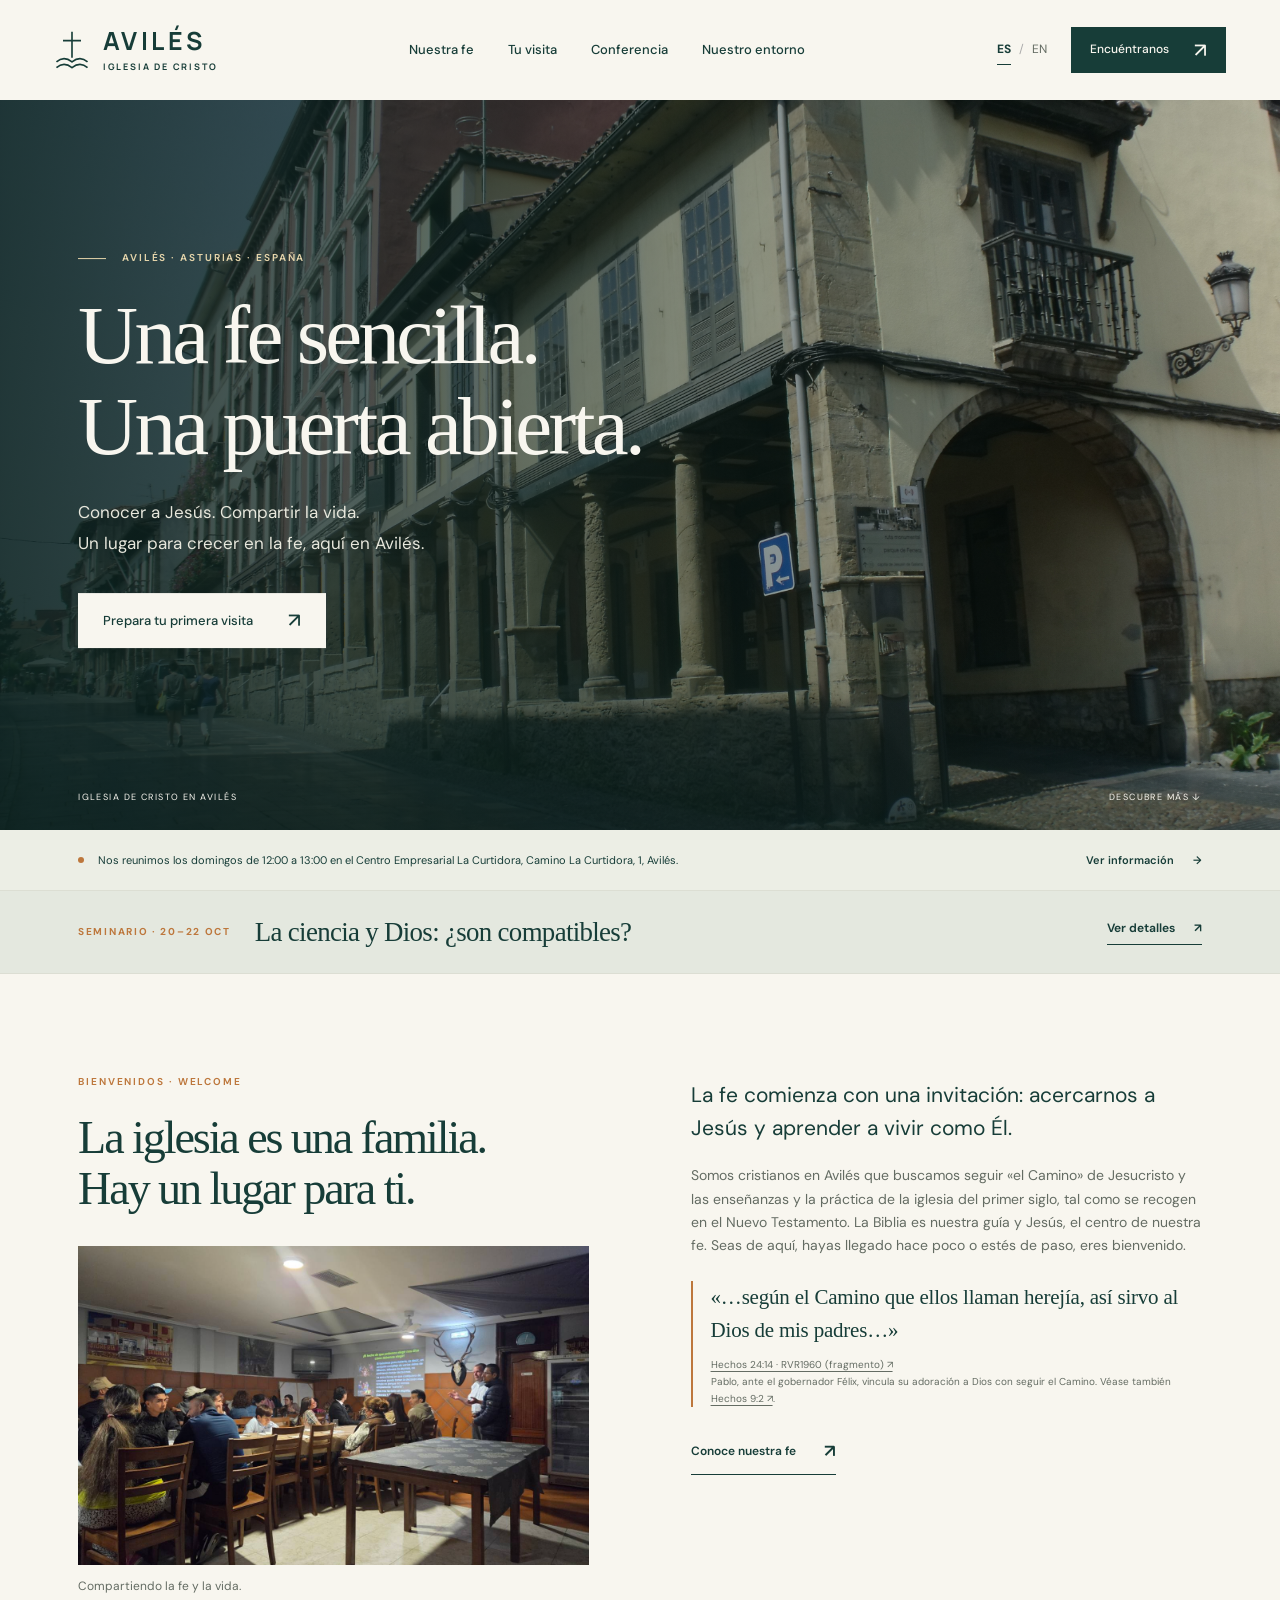
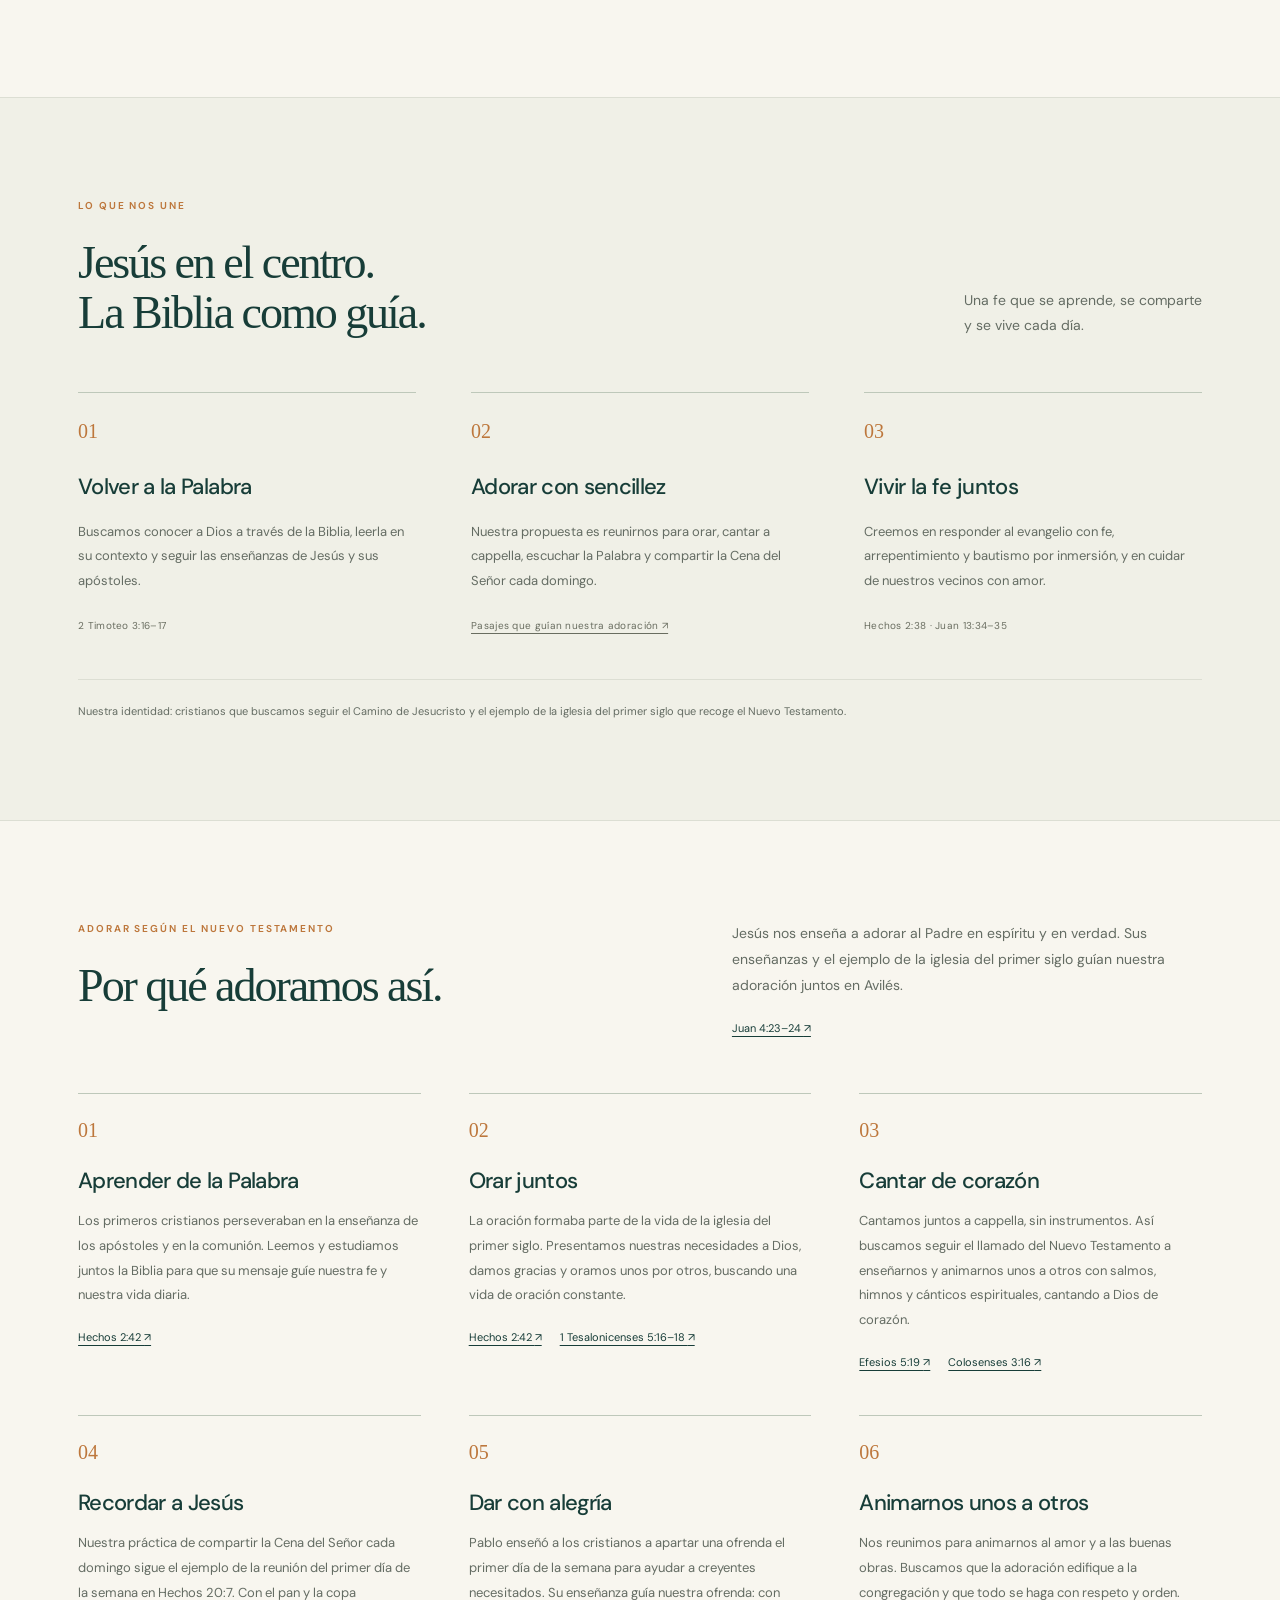
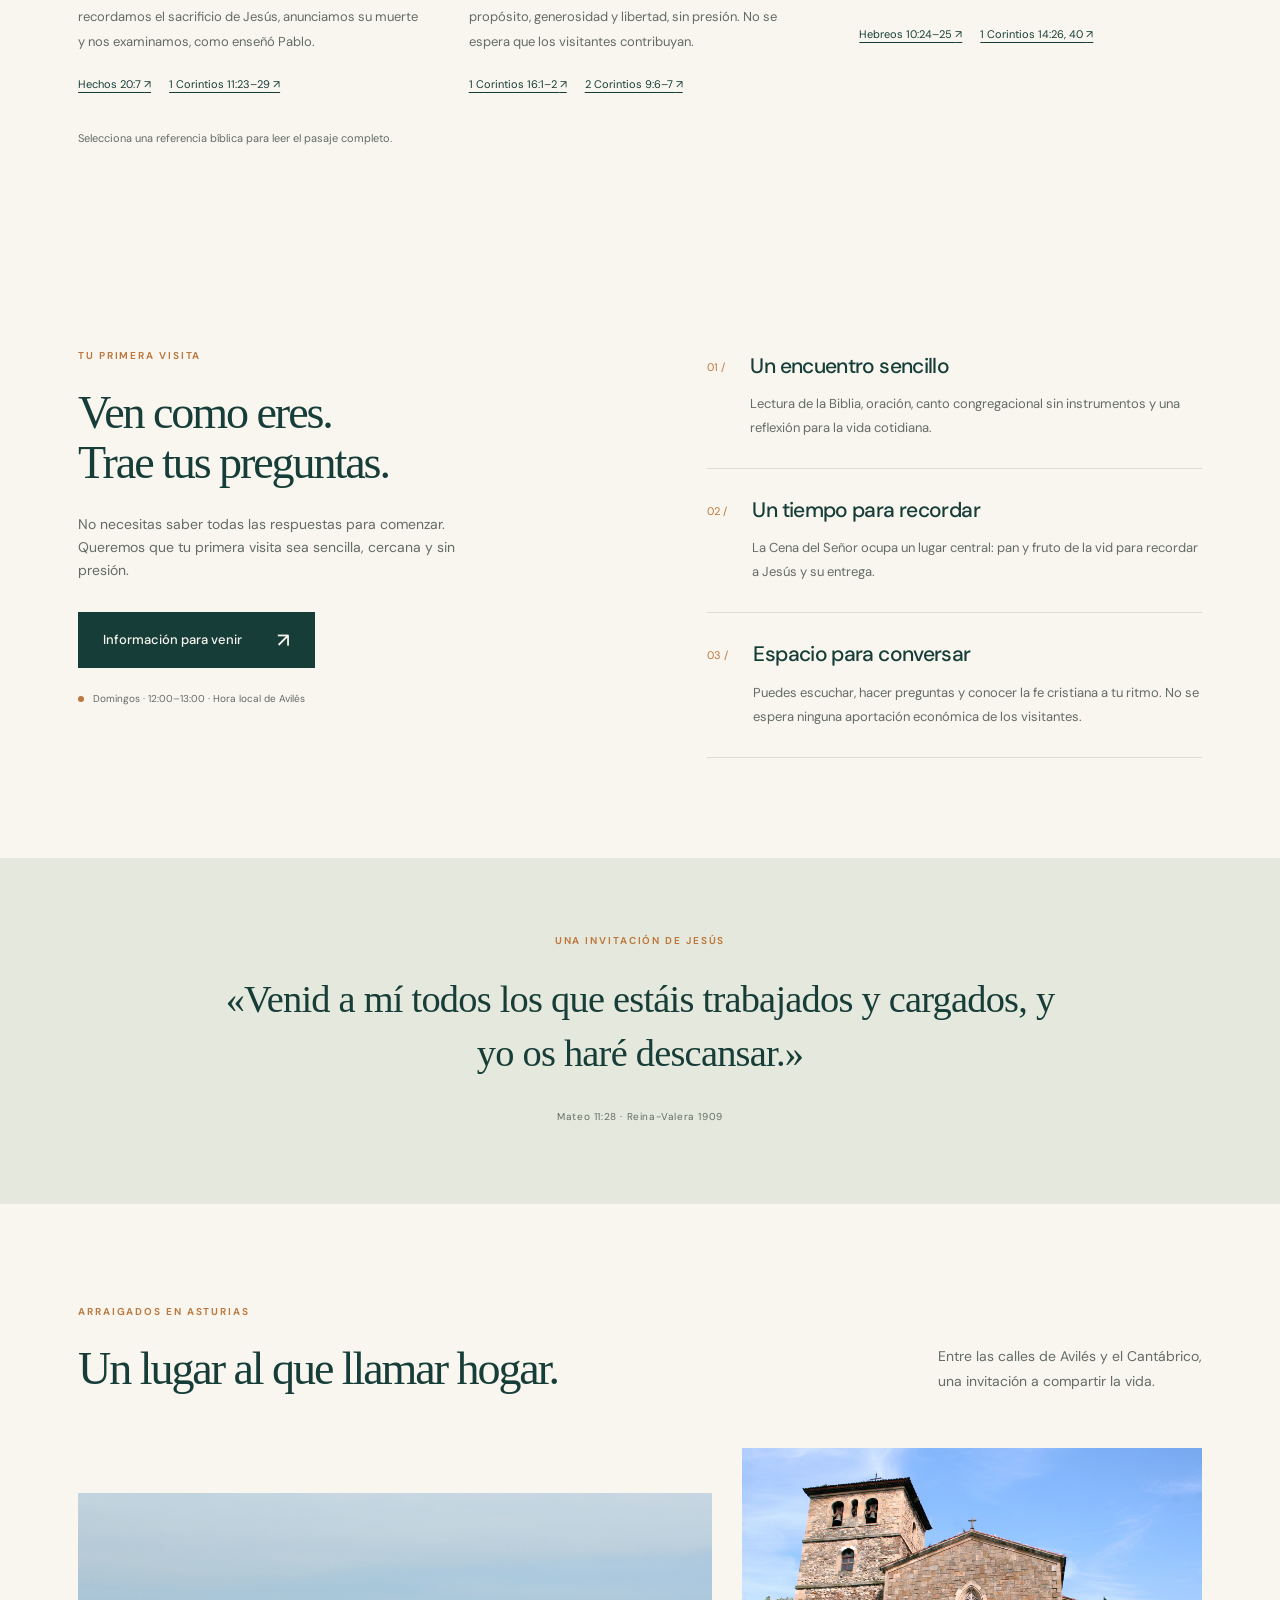
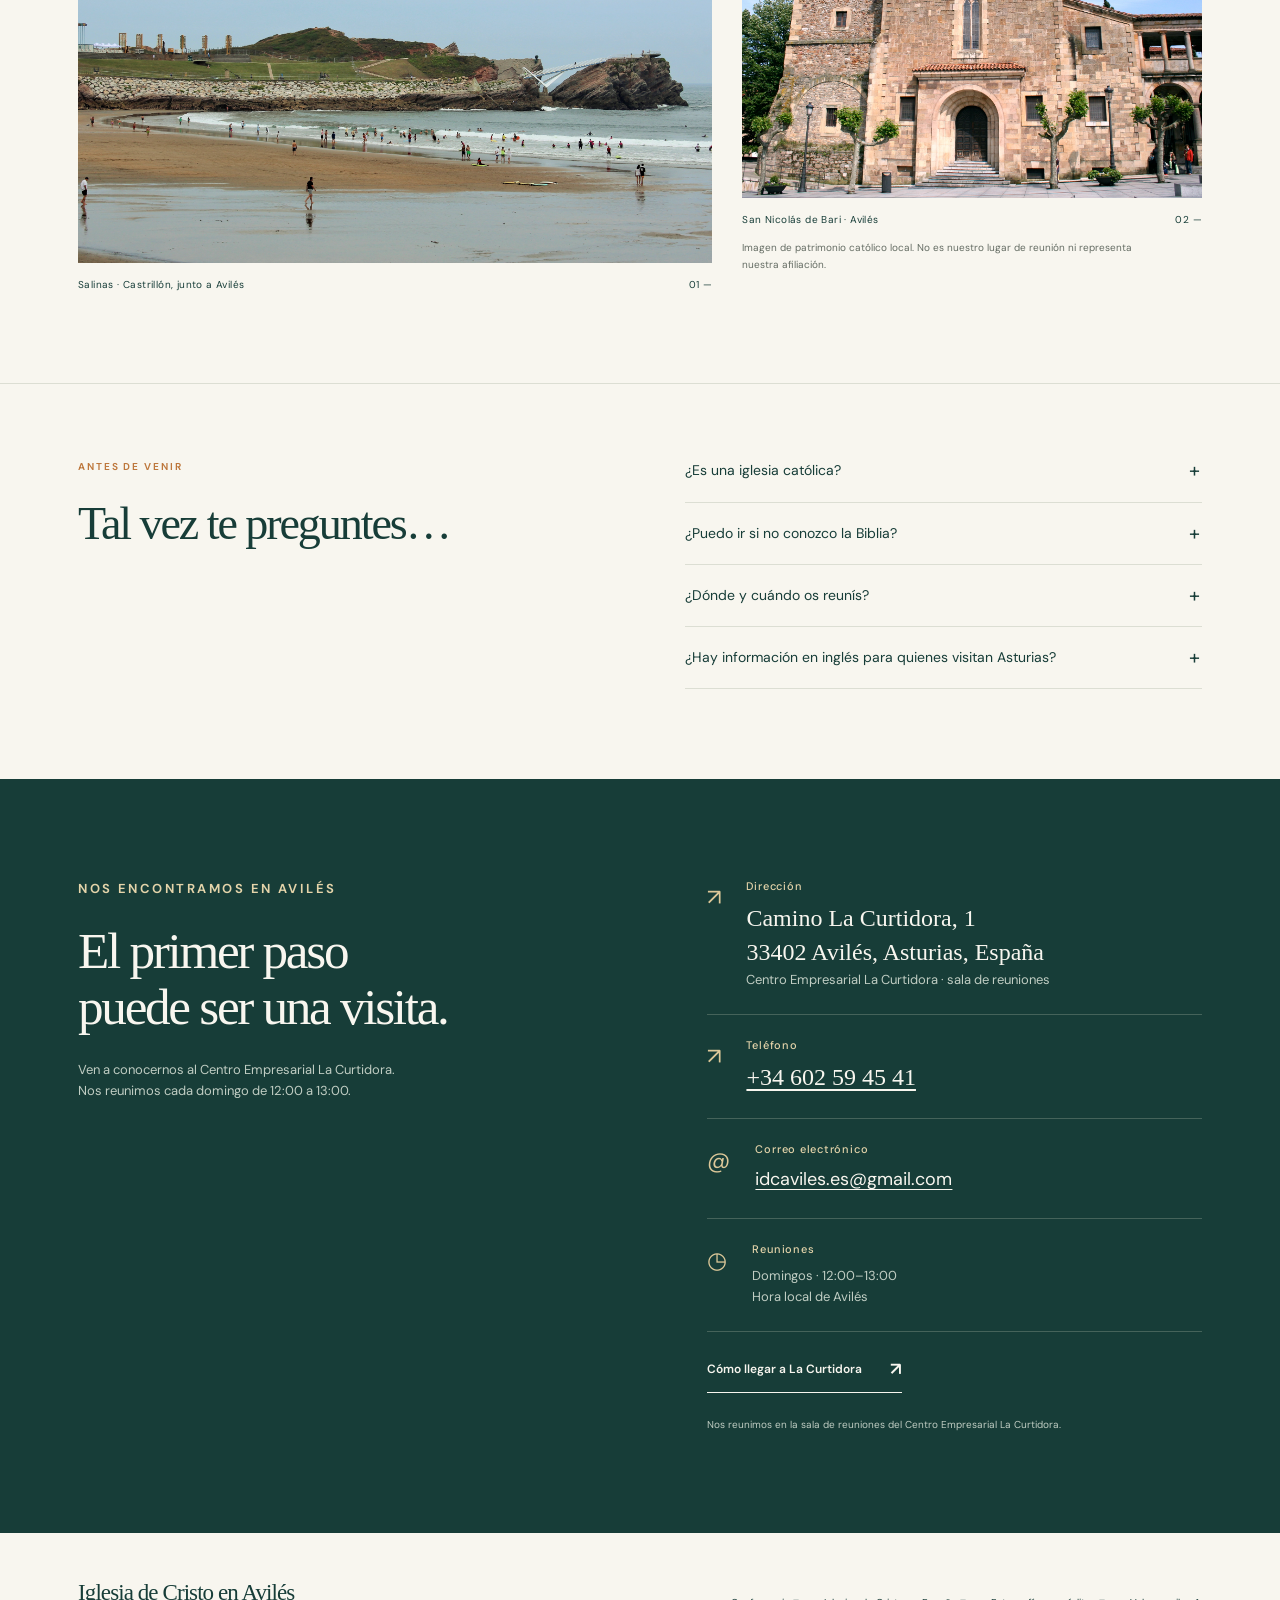
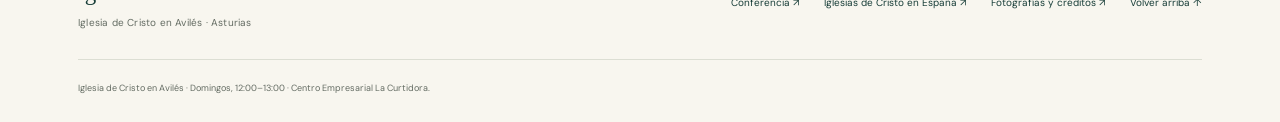
==== index.html @ f3af3f26 "Publish Avilés science and faith seminar page" ====
<!doctype html>
<html lang="es">
<head>
  <meta charset="UTF-8"><meta name="viewport" content="width=device-width,initial-scale=1">
  <title>Iglesia de Cristo en Avilés · Asturias, España</title>
  <meta name="description" content="Iglesia de Cristo en Avilés, Asturias. Domingos de 12:00 a 13:00 en Centro Empresarial La Curtidora, Camino La Curtidora, 1. Contacta con nosotros y ven a conocernos.">
  <meta name="theme-color" content="#173d38">
  <link rel="icon" href="assets/mark.svg" type="image/svg+xml">
  <link rel="stylesheet" href="styles.css?v=conference-3"><script src="app.js?v=conference-3" defer></script>
</head>
<body>
<a class="skip" href="#main" data-i18n="skip">Saltar al contenido</a>
<header>
  <a class="brand" href="#inicio" aria-label="Iglesia de Cristo en Avilés"><svg viewBox="0 0 44 52" aria-hidden="true"><path d="M22 3v32M11 14h22M3 40q9-8 19 0 10-8 19 0M3 47q9-8 19 0 10-8 19 0"/></svg><span>AVILÉS<span class="brand-sub" data-i18n="brandSub">IGLESIA DE CRISTO</span></span></a>
  <nav id="navigation" aria-label="Principal"><a href="#fe" data-i18n="navFaith">Nuestra fe</a><a href="#visita" data-i18n="navVisit">Tu visita</a><a href="conference.html" data-i18n="navConference">Conferencia</a><a href="#asturias" data-i18n="navPlace">Nuestro entorno</a></nav>
  <div class="header-actions"><div class="languages" aria-label="Idioma / Language"><button type="button" data-lang="es" aria-pressed="true">ES</button><span>/</span><button type="button" data-lang="en" aria-pressed="false">EN</button></div><a class="button small" href="#contacto" data-i18n="contact">Encuéntranos <span>↗</span></a><button class="menu" type="button" aria-controls="navigation" aria-expanded="false" aria-label="Abrir menú">☰</button></div>
</header>
<main id="main">
<section class="hero" id="inicio">
  <img class="hero-image" src="assets/aviles-galiana.jpg" alt="Soportales de la calle Galiana en el casco histórico de Avilés" fetchpriority="high" width="3648" height="2736">
  <div class="hero-shade"></div>
  <div class="hero-content"><p class="eyebrow light"><span></span> AVILÉS · ASTURIAS · ESPAÑA</p><h1 data-i18n="heroTitle">Una fe sencilla.<br>Una puerta abierta.</h1><p class="hero-copy" data-i18n="heroCopy">Conocer a Jesús. Compartir la vida.<br>Un lugar para crecer en la fe, aquí en Avilés.</p><a class="button cream" href="#visita" data-i18n="heroCta">Prepara tu primera visita <span>↗</span></a></div>
  <div class="hero-bottom"><span data-i18n="heroIdentity">IGLESIA DE CRISTO EN AVILÉS</span><a href="#bienvenida" data-i18n="discover">DESCUBRE MÁS ↓</a></div>
</section>
<div class="notice"><span class="dot"></span><p data-i18n="notice">Nos reunimos los domingos de 12:00 a 13:00 en el Centro Empresarial La Curtidora, Camino La Curtidora, 1, Avilés.</p><a href="#contacto" data-i18n="noticeLink">Ver información <span>→</span></a></div>
<aside class="conference-banner" aria-label="Seminario"><span class="conference-banner-label" data-i18n="conferenceBannerLabel">SEMINARIO · 20–22 OCT</span><strong data-i18n="conferenceBannerTitle">La ciencia y Dios: ¿son compatibles?</strong><a href="conference.html" data-i18n="conferenceBannerLink">Ver detalles <span aria-hidden="true">↗</span></a></aside>
<section class="welcome section" id="bienvenida"><div><p class="eyebrow" data-i18n="welcomeLabel">BIENVENIDOS · WELCOME</p><h2 data-i18n="welcomeTitle">La iglesia es una familia.<br>Hay un lugar para ti.</h2><figure class="welcome-photo"><img src="assets/community-gathering.jpg" alt="Personas reunidas alrededor de mesas durante una charla" width="1280" height="960" loading="lazy"><figcaption data-i18n="communityCaption">Compartiendo la fe y la vida.</figcaption></figure></div><div class="welcome-copy"><p class="lead" data-i18n="welcomeCopy">La fe comienza con una invitación: acercarnos a Jesús y aprender a vivir como Él.</p><p data-i18n="welcomeMore">Somos cristianos en Avilés que buscamos seguir «el Camino» de Jesucristo y las enseñanzas y la práctica de la iglesia del primer siglo, tal como se recogen en el Nuevo Testamento. La Biblia es nuestra guía y Jesús, el centro de nuestra fe. Seas de aquí, hayas llegado hace poco o estés de paso, eres bienvenido.</p><div class="way-scripture" data-i18n="wayScripture"><blockquote>«…según el Camino que ellos llaman herejía, así sirvo al Dios de mis padres…»</blockquote><p><a href="https://www.biblegateway.com/passage/?search=Hechos+24%3A14&amp;version=RVR1960" target="_blank" rel="noopener noreferrer">Hechos 24:14 · RVR1960 (fragmento) ↗</a></p><p>Pablo, ante el gobernador Félix, vincula su adoración a Dios con seguir el Camino. Véase también <a href="https://www.biblegateway.com/passage/?search=Hechos+9%3A2&amp;version=RVR1960" target="_blank" rel="noopener noreferrer">Hechos 9:2 ↗</a>.</p></div><a class="text-link" href="#fe" data-i18n="welcomeLink">Conoce nuestra fe <span>↗</span></a></div></section>
<section class="faith section" id="fe"><div class="section-heading"><div><p class="eyebrow" data-i18n="faithLabel">LO QUE NOS UNE</p><h2 data-i18n="faithTitle">Jesús en el centro.<br>La Biblia como guía.</h2></div><p data-i18n="faithIntro">Una fe que se aprende, se comparte<br>y se vive cada día.</p></div><div class="beliefs"><article><span class="number">01</span><h3 data-i18n="belief1Title">Volver a la Palabra</h3><p data-i18n="belief1">Buscamos conocer a Dios a través de la Biblia, leerla en su contexto y seguir las enseñanzas de Jesús y sus apóstoles.</p><span class="reference">2 Timoteo 3:16–17</span></article><article><span class="number">02</span><h3 data-i18n="belief2Title">Adorar con sencillez</h3><p data-i18n="belief2">Nuestra propuesta es reunirnos para orar, cantar a cappella, escuchar la Palabra y compartir la Cena del Señor cada domingo.</p><a class="reference worship-jump" href="#adoracion" data-i18n="worshipJump">Pasajes que guían nuestra adoración ↗</a></article><article><span class="number">03</span><h3 data-i18n="belief3Title">Vivir la fe juntos</h3><p data-i18n="belief3">Creemos en responder al evangelio con fe, arrepentimiento y bautismo por inmersión, y en cuidar de nuestros vecinos con amor.</p><span class="reference">Hechos 2:38 · Juan 13:34–35</span></article></div><p class="identity-note" data-i18n="identityNote">Nuestra identidad: cristianos que buscamos seguir el Camino de Jesucristo y el ejemplo de la iglesia del primer siglo que recoge el Nuevo Testamento.</p></section>
<section class="worship section" id="adoracion" aria-labelledby="worship-title">
<div class="section-heading"><div><p class="eyebrow" data-i18n="worshipLabel">ADORAR SEGÚN EL NUEVO TESTAMENTO</p><h2 id="worship-title" data-i18n="worshipTitle">Por qué adoramos así.</h2></div><div class="worship-intro"><p data-i18n="worshipIntro">Jesús nos enseña a adorar al Padre en espíritu y en verdad. Sus enseñanzas y el ejemplo de la iglesia del primer siglo guían nuestra adoración juntos en Avilés.</p><p class="worship-references" data-i18n="worshipIntroRef"><a href="https://www.biblegateway.com/passage/?search=Juan+4%3A23-24&amp;version=RVR1960" target="_blank" rel="noopener noreferrer">Juan 4:23–24 <span aria-hidden="true">↗</span></a></p></div></div>
<div class="worship-grid">
<article><span class="number" aria-hidden="true">01</span><h3 data-i18n="worship1Title">Aprender de la Palabra</h3><p data-i18n="worship1Body">Los primeros cristianos perseveraban en la enseñanza de los apóstoles y en la comunión. Leemos y estudiamos juntos la Biblia para que su mensaje guíe nuestra fe y nuestra vida diaria.</p><p class="worship-references" data-i18n="worship1Refs"><a href="https://www.biblegateway.com/passage/?search=Hechos+2%3A42&amp;version=RVR1960" target="_blank" rel="noopener noreferrer">Hechos 2:42 <span aria-hidden="true">↗</span></a></p></article>
<article><span class="number" aria-hidden="true">02</span><h3 data-i18n="worship2Title">Orar juntos</h3><p data-i18n="worship2Body">La oración formaba parte de la vida de la iglesia del primer siglo. Presentamos nuestras necesidades a Dios, damos gracias y oramos unos por otros, buscando una vida de oración constante.</p><p class="worship-references" data-i18n="worship2Refs"><a href="https://www.biblegateway.com/passage/?search=Hechos+2%3A42&amp;version=RVR1960" target="_blank" rel="noopener noreferrer">Hechos 2:42 <span aria-hidden="true">↗</span></a> <a href="https://www.biblegateway.com/passage/?search=1+Tesalonicenses+5%3A16-18&amp;version=RVR1960" target="_blank" rel="noopener noreferrer">1 Tesalonicenses 5:16–18 <span aria-hidden="true">↗</span></a></p></article>
<article><span class="number" aria-hidden="true">03</span><h3 data-i18n="worship3Title">Cantar de corazón</h3><p data-i18n="worship3Body">Cantamos juntos a cappella, sin instrumentos. Así buscamos seguir el llamado del Nuevo Testamento a enseñarnos y animarnos unos a otros con salmos, himnos y cánticos espirituales, cantando a Dios de corazón.</p><p class="worship-references" data-i18n="worship3Refs"><a href="https://www.biblegateway.com/passage/?search=Efesios+5%3A19&amp;version=RVR1960" target="_blank" rel="noopener noreferrer">Efesios 5:19 <span aria-hidden="true">↗</span></a> <a href="https://www.biblegateway.com/passage/?search=Colosenses+3%3A16&amp;version=RVR1960" target="_blank" rel="noopener noreferrer">Colosenses 3:16 <span aria-hidden="true">↗</span></a></p></article>
<article><span class="number" aria-hidden="true">04</span><h3 data-i18n="worship4Title">Recordar a Jesús</h3><p data-i18n="worship4Body">Nuestra práctica de compartir la Cena del Señor cada domingo sigue el ejemplo de la reunión del primer día de la semana en Hechos 20:7. Con el pan y la copa recordamos el sacrificio de Jesús, anunciamos su muerte y nos examinamos, como enseñó Pablo.</p><p class="worship-references" data-i18n="worship4Refs"><a href="https://www.biblegateway.com/passage/?search=Hechos+20%3A7&amp;version=RVR1960" target="_blank" rel="noopener noreferrer">Hechos 20:7 <span aria-hidden="true">↗</span></a> <a href="https://www.biblegateway.com/passage/?search=1+Corintios+11%3A23-29&amp;version=RVR1960" target="_blank" rel="noopener noreferrer">1 Corintios 11:23–29 <span aria-hidden="true">↗</span></a></p></article>
<article><span class="number" aria-hidden="true">05</span><h3 data-i18n="worship5Title">Dar con alegría</h3><p data-i18n="worship5Body">Pablo enseñó a los cristianos a apartar una ofrenda el primer día de la semana para ayudar a creyentes necesitados. Su enseñanza guía nuestra ofrenda: con propósito, generosidad y libertad, sin presión. No se espera que los visitantes contribuyan.</p><p class="worship-references" data-i18n="worship5Refs"><a href="https://www.biblegateway.com/passage/?search=1+Corintios+16%3A1-2&amp;version=RVR1960" target="_blank" rel="noopener noreferrer">1 Corintios 16:1–2 <span aria-hidden="true">↗</span></a> <a href="https://www.biblegateway.com/passage/?search=2+Corintios+9%3A6-7&amp;version=RVR1960" target="_blank" rel="noopener noreferrer">2 Corintios 9:6–7 <span aria-hidden="true">↗</span></a></p></article>
<article><span class="number" aria-hidden="true">06</span><h3 data-i18n="worship6Title">Animarnos unos a otros</h3><p data-i18n="worship6Body">Nos reunimos para animarnos al amor y a las buenas obras. Buscamos que la adoración edifique a la congregación y que todo se haga con respeto y orden.</p><p class="worship-references" data-i18n="worship6Refs"><a href="https://www.biblegateway.com/passage/?search=Hebreos+10%3A24-25&amp;version=RVR1960" target="_blank" rel="noopener noreferrer">Hebreos 10:24–25 <span aria-hidden="true">↗</span></a> <a href="https://www.biblegateway.com/passage/?search=1+Corintios+14%3A26%2C+40&amp;version=RVR1960" target="_blank" rel="noopener noreferrer">1 Corintios 14:26, 40 <span aria-hidden="true">↗</span></a></p></article>
</div><p class="worship-read" data-i18n="worshipRead">Selecciona una referencia bíblica para leer el pasaje completo.</p></section>
<section class="visit section" id="visita"><div class="visit-intro"><p class="eyebrow" data-i18n="visitLabel">TU PRIMERA VISITA</p><h2 data-i18n="visitTitle">Ven como eres.<br>Trae tus preguntas.</h2><p data-i18n="visitCopy">No necesitas saber todas las respuestas para comenzar. Queremos que tu primera visita sea sencilla, cercana y sin presión.</p><a class="button" href="#contacto" data-i18n="visitCta">Información para venir <span>↗</span></a><div class="pending"><span class="dot"></span><span data-i18n="visitPending">Domingos · 12:00–13:00 · Hora local de Avilés</span></div></div><div class="visit-list"><article><span>01 /</span><div><h3 data-i18n="expect1Title">Un encuentro sencillo</h3><p data-i18n="expect1">Lectura de la Biblia, oración, canto congregacional sin instrumentos y una reflexión para la vida cotidiana.</p></div></article><article><span>02 /</span><div><h3 data-i18n="expect2Title">Un tiempo para recordar</h3><p data-i18n="expect2">La Cena del Señor ocupa un lugar central: pan y fruto de la vid para recordar a Jesús y su entrega.</p></div></article><article><span>03 /</span><div><h3 data-i18n="expect3Title">Espacio para conversar</h3><p data-i18n="expect3">Puedes escuchar, hacer preguntas y conocer la fe cristiana a tu ritmo. No se espera ninguna aportación económica de los visitantes.</p></div></article></div></section>
<section class="scripture"><span class="eyebrow" data-i18n="scriptureLabel">UNA INVITACIÓN DE JESÚS</span><blockquote data-i18n="scripture">«Venid a mí todos los que estáis trabajados y cargados, y yo os haré descansar.»</blockquote><cite data-i18n="scriptureRef">Mateo 11:28 · Reina-Valera 1909</cite></section>
<section class="region section" id="asturias"><div class="section-heading"><div><p class="eyebrow" data-i18n="regionLabel">ARRAIGADOS EN ASTURIAS</p><h2 data-i18n="regionTitle">Un lugar al que llamar hogar.</h2></div><p data-i18n="regionIntro">Entre las calles de Avilés y el Cantábrico,<br>una invitación a compartir la vida.</p></div><div class="region-grid"><figure class="coast-photo"><img src="assets/salinas-coast.jpg" alt="La Peñona, playa de Salinas, Castrillón, cerca de Avilés" loading="lazy" width="5184" height="2723"><figcaption><span data-i18n="coastCaption">Salinas · Castrillón, junto a Avilés</span><span>01 —</span></figcaption></figure><figure class="heritage-photo"><img src="assets/aviles-san-nicolas-heritage.jpg" alt="San Nicolás de Bari, iglesia católica histórica de Avilés" loading="lazy" width="1999" height="1333"><figcaption><span data-i18n="heritageCaption">San Nicolás de Bari · Avilés</span><span>02 —</span></figcaption><p class="image-note" data-i18n="heritageNote">Imagen de patrimonio católico local. No es nuestro lugar de reunión ni representa nuestra afiliación.</p></figure></div></section>
<section class="questions section"><div><p class="eyebrow" data-i18n="faqLabel">ANTES DE VENIR</p><h2 data-i18n="faqTitle">Tal vez te preguntes…</h2></div><div class="faq-list"><details><summary data-i18n="q1">¿Es una iglesia católica?</summary><p data-i18n="a1">Somos cristianos que buscamos seguir el Camino de Jesucristo y las enseñanzas y la práctica de la iglesia del primer siglo que recoge el Nuevo Testamento. Cada congregación es autónoma. Respetamos a nuestros vecinos de otras tradiciones y buscamos seguir el Nuevo Testamento.</p></details><details><summary data-i18n="q2">¿Puedo ir si no conozco la Biblia?</summary><p data-i18n="a2">Sí. No hace falta tener experiencia previa ni ser miembro. Queremos ofrecer un espacio para escuchar, aprender y hacer preguntas con respeto.</p></details><details><summary data-i18n="q3">¿Dónde y cuándo os reunís?</summary><p data-i18n="a3">Nos reunimos los domingos de 12:00 a 13:00 (hora local de Avilés) en la sala de reuniones del Centro Empresarial La Curtidora, Camino La Curtidora, 1, 33402 Avilés, Asturias. Puedes llamarnos al +34 602 59 45 41 o escribir a idcaviles.es@gmail.com. Las fotografías de iglesias históricas de la región no muestran nuestro lugar de reunión.</p></details><details><summary data-i18n="q4">¿Hay información en inglés para quienes visitan Asturias?</summary><p data-i18n="a4">Sí. Selecciona EN en la parte superior de esta página para ver la información en inglés. Ponte en contacto con nosotros para consultar el idioma de las reuniones y las posibilidades de interpretación.</p></details></div></section>
<section class="contact section" id="contacto"><div><p class="eyebrow light" data-i18n="contactLabel">NOS ENCONTRAMOS EN AVILÉS</p><h2 data-i18n="contactTitle">El primer paso<br>puede ser una visita.</h2><p data-i18n="contactCopy">Ven a conocernos al Centro Empresarial La Curtidora.<br>Nos reunimos cada domingo de 12:00 a 13:00.</p></div><div class="contact-details"><div><span class="contact-icon">↗</span><div><h3 data-i18n="addressLabel">Dirección</h3><p class="contact-value" data-i18n="address">Camino La Curtidora, 1<br>33402 Avilés, Asturias, España</p><p data-i18n="meetingPlace">Centro Empresarial La Curtidora · sala de reuniones</p></div></div><div><span class="contact-icon">↗</span><div><h3 data-i18n="phoneLabel">Teléfono</h3><p class="contact-value" data-i18n="phone"><a href="tel:+34602594541">+34 602 59 45 41</a></p></div></div><div><span class="contact-icon">@</span><div><h3 data-i18n="emailLabel">Correo electrónico</h3><p class="contact-email" data-i18n="email"><a href="mailto:idcaviles.es@gmail.com">idcaviles.es@gmail.com</a></p></div></div><div><span class="contact-icon">◷</span><div><h3 data-i18n="scheduleLabel">Reuniones</h3><p data-i18n="schedule">Domingos · 12:00–13:00<br>Hora local de Avilés</p></div></div><a class="text-link" href="https://www.google.com/maps/search/?api=1&amp;query=Centro+Empresarial+La+Curtidora%2C+Camino+La+Curtidora+1%2C+33402+Avil%C3%A9s" target="_blank" rel="noopener noreferrer" data-i18n="map">Cómo llegar a La Curtidora <span>↗</span></a><p class="map-note" data-i18n="mapNote">Nos reunimos en la sala de reuniones del Centro Empresarial La Curtidora.</p></div></section>
</main>
<footer><a class="footer-brand" href="#inicio"><strong data-i18n="brandName" style="font-weight:inherit">Iglesia de Cristo en Avilés</strong><span data-i18n="footerSub">Iglesia de Cristo en Avilés · Asturias</span></a><div class="footer-links"><a href="conference.html" data-i18n="conferenceLink">Conferencia ↗</a><a href="research.html" data-i18n="researchLink">Iglesias de Cristo en España ↗</a><a href="credits.html" data-i18n="creditsLink">Fotografías y créditos ↗</a><a href="#inicio" data-i18n="backTop">Volver arriba ↑</a></div><p data-i18n="footerNote">Iglesia de Cristo en Avilés · Domingos, 12:00–13:00 · Centro Empresarial La Curtidora.</p></footer>
</body></html>
---- styles.css ----
@import url('https://fonts.googleapis.com/css2?family=DM+Sans:wght@400;450;500;550;600;650;700&family=Manrope:wght@400;500;600;700&display=swap');
:root{--ink:#173d38;--paper:#f8f6ef;--muted:#646c63;--line:#dcded3;--gold:#bd773c;--serif:Georgia,'Times New Roman',serif;--sans:'DM Sans',Arial,sans-serif}*{box-sizing:border-box}html{scroll-behavior:smooth;scroll-padding-top:90px}body{margin:0;background:var(--paper);color:var(--ink);font-family:var(--sans);font-size:16px;line-height:1.65}a{color:inherit;text-decoration:none}button{font:inherit}a,button,summary{-webkit-tap-highlight-color:transparent}a:focus-visible,button:focus-visible,summary:focus-visible{outline:3px solid var(--gold);outline-offset:5px}img{max-width:100%;display:block}h1,h2,h3,p{margin:0}h1,h2{font-family:var(--serif);font-weight:400;letter-spacing:-.045em;line-height:1.09}h1{font-size:clamp(52px,6.5vw,102px)}h2{font-size:clamp(36px,3.6vw,56px)}h3{font-size:22px;line-height:1.3;font-weight:500;letter-spacing:-.03em}p{color:var(--muted)}.section{padding:100px max(6.1vw,24px)}header{height:100px;display:flex;align-items:center;justify-content:space-between;padding:0 4.2vw;gap:28px}.brand{display:flex;align-items:center;gap:13px;line-height:1.15;font-family:'Manrope',Arial,sans-serif;font-size:25px;letter-spacing:.14em;font-weight:700}.brand svg{width:36px;height:45px;fill:none;stroke:var(--ink);stroke-width:2}.brand-sub{display:block;font-size:9px;letter-spacing:.2em;margin-top:6px}nav{display:flex;gap:34px;font-size:13px;font-weight:500}nav a:hover,.footer-links a:hover{text-decoration:underline;text-underline-offset:5px}.header-actions{display:flex;align-items:center;gap:24px}.languages{display:flex;align-items:center;gap:8px;font-size:12px}.languages button{border:0;padding:5px 0;background:none;cursor:pointer;color:var(--muted)}.languages button[aria-pressed=true]{color:var(--ink);font-weight:700;border-bottom:1px solid var(--ink)}.languages span{color:#aaa}.button{background:var(--ink);color:var(--paper);display:inline-flex;align-items:center;justify-content:space-between;gap:35px;padding:17px 25px;font-size:13px;font-weight:500;transition:background .2s,transform .2s}.button:hover{background:#28534b;transform:translateY(-2px)}.button span{font-size:20px;line-height:1}.button.small{padding:13px 19px;gap:25px;font-size:12px}.button.cream{background:var(--paper);color:var(--ink)}.button.cream:hover{background:#e8e4d8}.menu{display:none}.hero{position:relative;isolation:isolate;min-height:660px;height:calc(100svh - 170px);max-height:870px;color:var(--paper);overflow:hidden}.hero-image,.hero-shade{position:absolute;inset:0;width:100%;height:100%;object-fit:cover;z-index:-2}.hero-image{object-position:center 51%}.hero-shade{z-index:-1;background:linear-gradient(90deg,rgba(11,33,29,.87) 0%,rgba(11,33,29,.64) 40%,rgba(11,33,29,.08) 100%),linear-gradient(0deg,rgba(9,26,24,.44),transparent 30%)}.hero-content{position:absolute;left:6.1vw;top:50%;transform:translateY(-54%)}.eyebrow{font-size:10px;font-weight:650;letter-spacing:.19em;margin-bottom:25px;color:var(--gold);line-height:1.5}.eyebrow.light{color:#e4d4aa}.eyebrow span{display:inline-block;height:1px;width:28px;background:currentColor;vertical-align:middle;margin-right:12px}.hero h1{margin-bottom:26px}.hero-copy{color:#e7e7dc;font-size:17px;line-height:1.8;margin-bottom:34px}.hero-bottom{position:absolute;bottom:25px;left:6.1vw;right:6.1vw;display:flex;justify-content:space-between;font-size:9px;letter-spacing:.16em}.notice{display:flex;align-items:center;gap:14px;padding:21px 6.1vw;background:#eceee5;border-bottom:1px solid var(--line);font-size:11px}.notice p{color:var(--ink)}.dot{height:6px;width:6px;flex-shrink:0;border-radius:50%;background:var(--gold)}.notice>a{margin-left:auto;white-space:nowrap;font-weight:600}.notice>a span{padding-left:16px}.welcome{display:grid;grid-template-columns:1fr 1fr;gap:9%;align-items:start}.welcome .eyebrow{margin-bottom:24px}.welcome-copy{padding-top:5px}.lead{font-size:21px;color:var(--ink);line-height:1.55;margin-bottom:20px}.welcome-copy>p:not(.lead){font-size:14px}.text-link{font-size:12px;font-weight:600;border-bottom:1px solid currentColor;padding-bottom:7px;display:inline-flex;align-items:center;gap:28px;margin-top:26px}.text-link span{font-size:18px}.faith{border-top:1px solid var(--line);background:#f0f0e7}.section-heading{display:flex;align-items:end;justify-content:space-between;gap:40px;margin-bottom:54px}.section-heading>p{font-size:14px;line-height:1.8}.beliefs{display:grid;grid-template-columns:repeat(3,1fr);gap:55px}.beliefs article{border-top:1px solid #bec8ba;padding-top:22px}.number{font-family:var(--serif);font-size:20px;color:var(--gold)}.beliefs h3{margin:25px 0 18px}.beliefs p{font-size:13px;line-height:1.9}.reference{font-size:10px;letter-spacing:.03em;display:block;margin-top:24px;color:#696d60}.identity-note{font-size:11px;margin-top:45px;padding-top:22px;border-top:1px solid var(--line)}.visit{display:grid;grid-template-columns:1fr 1fr;gap:12%}.visit-intro>p:not(.eyebrow){font-size:14px;max-width:380px;margin:25px 0 30px}.pending{display:flex;align-items:center;gap:9px;margin-top:23px;font-size:10px;color:var(--muted)}.visit-list article{display:flex;gap:25px;padding:28px 0;border-bottom:1px solid var(--line)}.visit-list article:first-child{padding-top:5px}.visit-list article>span{font-size:11px;white-space:nowrap;color:var(--gold);padding-top:5px}.visit-list h3{font-size:21px;margin-bottom:12px}.visit-list p{font-size:13px;line-height:1.85}.scripture{padding:75px max(16vw,24px);text-align:center;background:#e5e8dc}.scripture .eyebrow{display:block}.scripture blockquote{font-family:var(--serif);font-size:clamp(26px,3vw,43px);letter-spacing:-.02em;line-height:1.4;margin:0 auto 22px;max-width:850px}.scripture cite{font-style:normal;font-size:10px;letter-spacing:.06em;color:var(--muted)}.region{padding-bottom:90px}.region-grid{display:grid;grid-template-columns:1.38fr 1fr;gap:30px;align-items:start}.region figure{margin:0}.coast-photo{padding-top:45px}.region img{width:100%;height:370px;object-fit:cover}.heritage-photo img{height:350px}.region figcaption{display:flex;align-items:center;justify-content:space-between;margin-top:14px;font-size:10px;letter-spacing:.04em}.image-note{font-size:10px;line-height:1.7;margin-top:11px;max-width:390px}.questions{border-top:1px solid var(--line);display:grid;grid-template-columns:1fr 1fr;gap:8%;padding-top:75px;padding-bottom:90px}.faq-list details{border-bottom:1px solid var(--line);padding:19px 0}.faq-list details:first-child{padding-top:0}.faq-list summary{font-size:14px;cursor:pointer;list-style:none;position:relative;padding-right:35px}.faq-list summary::-webkit-details-marker{display:none}.faq-list summary:after{content:'+';position:absolute;right:2px;font-size:20px;top:-5px;font-weight:400}.faq-list details[open] summary:after{content:'−'}.faq-list p{font-size:13px;padding:17px 25px 5px 0;line-height:1.8}.contact{background:var(--ink);color:var(--paper);display:grid;grid-template-columns:1fr 1fr;gap:12%}.contact h2{font-size:clamp(42px,4vw,64px)}.contact p{color:#c0cdc3;font-size:13px}.contact>div>p:not(.eyebrow){margin-top:24px}.contact-details>div{display:flex;gap:25px;padding:0 0 23px;margin:0 0 23px;border-bottom:1px solid #45635a}.contact-icon{font-size:23px;font-weight:400;color:#ddc899}.contact-details h3{font-size:11px;letter-spacing:.07em;color:#e4d4aa;margin-bottom:9px}.contact-details p.placeholder{font-family:var(--serif);font-size:24px;color:var(--paper)}.contact-details .text-link{margin-top:0;color:var(--paper)}.contact-details p.map-note{font-size:10px;margin-top:13px}footer{padding:45px 6.1vw 26px;display:grid;grid-template-columns:1fr 1fr;gap:30px}.footer-brand{font-family:var(--serif);font-size:23px;letter-spacing:-.04em;line-height:1.3}.footer-brand span{font-family:var(--sans);font-size:10px;letter-spacing:.02em;display:block;color:var(--muted);margin-top:8px}.footer-links{display:flex;align-items:center;justify-content:flex-end;gap:25px;font-size:10px}footer>p{font-size:9px;grid-column:1/-1;border-top:1px solid var(--line);padding-top:21px}.skip{position:fixed;left:15px;top:-100px;z-index:100;padding:12px;background:var(--paper)}.skip:focus{top:15px}.document{max-width:1000px;margin:0 auto;padding:60px 30px 90px}.document h1{font-size:52px;margin:30px 0}.document h2{font-size:30px;margin:40px 0 15px}.document h3{font-size:20px;margin:22px 0 10px}.document p,.document li{font-size:15px;margin-bottom:15px}.document a{text-decoration:underline;text-underline-offset:3px}.document figure{margin:28px 0 40px}.document figure img{max-height:330px;width:100%;object-fit:cover}.document figcaption{font-size:13px;margin-top:15px}.document table{border-collapse:collapse;width:100%;font-size:13px;margin:25px 0}.document th,.document td{text-align:left;vertical-align:top;border-bottom:1px solid var(--line);padding:15px 14px 15px 0}.document .tag{display:inline-block;background:#e5e8dc;padding:4px 10px;font-size:11px;margin-bottom:15px}
@media(min-width:1600px){.hero-content{left:max(6.1vw,calc((100vw - 1400px)/2))}.section{padding-left:max(6.1vw,calc((100vw - 1400px)/2));padding-right:max(6.1vw,calc((100vw - 1400px)/2))}}@media(max-width:1100px){nav{gap:20px}header{gap:15px}.header-actions{gap:17px}.brand{font-size:22px}.brand svg{width:30px}.header-actions .small{display:none}.hero{min-height:620px}.beliefs{gap:30px}.footer-links{gap:15px}}@media(max-width:760px){header{height:82px;padding:0 22px}.brand{font-size:21px;gap:10px}.brand-sub{font-size:8px}.brand svg{height:39px;width:29px}.header-actions{gap:20px}.menu{display:block;background:none;border:0;color:var(--ink);padding:4px;font-size:22px;cursor:pointer}nav{display:none;position:absolute;top:82px;left:0;right:0;background:var(--paper);padding:25px;z-index:10;border-top:1px solid var(--line);box-shadow:0 9px 12px #0001}nav.open{display:flex;flex-direction:column;gap:20px}.hero{min-height:610px;height:78svh;max-height:780px}.hero-content{left:25px;right:25px;transform:translateY(-50%)}.hero h1{font-size:clamp(44px,9.5vw,65px)}.hero-copy{font-size:15px}.hero-image{object-position:60% center}.hero-shade{background:linear-gradient(90deg,#0b211ddc,#0b211d55),linear-gradient(0deg,#0b211d55,transparent)}.eyebrow{font-size:9px;margin-bottom:22px}.hero-bottom{left:25px;right:25px;font-size:8px;letter-spacing:.08em}.hero-bottom>a{font-size:8px}.notice{padding:19px 25px;align-items:start;gap:10px;font-size:10px}.notice .dot{margin-top:5px}.notice>a{display:none}.section{padding:64px 25px}.welcome,.visit,.questions,.contact{grid-template-columns:1fr;gap:35px}.welcome-copy{padding:0}.lead{font-size:20px}.welcome h2{font-size:38px}.section-heading{display:block;margin-bottom:36px}.section-heading>p{margin-top:22px;font-size:13px}.beliefs{grid-template-columns:1fr;gap:30px}.beliefs article{display:grid;grid-template-columns:32px 1fr;column-gap:10px}.beliefs h3{margin:0 0 12px;align-self:center}.beliefs p,.beliefs .reference{grid-column:2}.beliefs .reference{margin-top:14px}.identity-note{margin-top:30px}.visit-list article:first-child{padding-top:10px}.visit-list article{gap:18px}.scripture{padding:55px 25px}.scripture blockquote{font-size:30px}.region-grid{grid-template-columns:1fr;gap:33px}.coast-photo{padding-top:0}.region img,.heritage-photo img{height:285px}.questions{gap:30px}.contact{gap:40px}.contact-details p.placeholder{font-size:25px}footer{padding:35px 25px 22px;grid-template-columns:1fr;gap:24px}.footer-links{justify-content:flex-start;flex-wrap:wrap;gap:16px}.document{padding:35px 22px 60px}.document h1{font-size:39px}.document table{display:block;overflow-x:auto}.document td{min-width:150px}}@media(prefers-reduced-motion:reduce){html{scroll-behavior:auto}.button{transition:none}}

.way-scripture{border-left:2px solid var(--gold);padding-left:18px;margin:24px 0 4px}.way-scripture blockquote{font-family:var(--serif);font-size:21px;line-height:1.6;letter-spacing:-.01em;margin:0 0 8px;color:var(--ink)}.way-scripture p{font-size:10px;line-height:1.7}.way-scripture a{text-decoration:underline;text-underline-offset:3px}.way-scripture a:hover{color:var(--gold)}@media(max-width:760px){.way-scripture blockquote{font-size:19px}}

.worship{border-top:1px solid var(--line);background:#f8f6ef}.worship .section-heading{align-items:start}.worship .section-heading>div:first-child{max-width:500px}.worship-intro{max-width:470px;font-size:14px;line-height:1.85}.worship-grid{display:grid;grid-template-columns:repeat(3,minmax(0,1fr));gap:42px 48px}.worship-grid article{border-top:1px solid #bec8ba;padding-top:20px}.worship-grid h3{margin:20px 0 14px}.worship-grid article>p:not(.worship-references){font-size:13px;line-height:1.9}.worship-references{display:flex;flex-wrap:wrap;gap:9px 18px;font-size:11px;line-height:1.8;margin-top:20px}.worship-references a,.worship-jump{text-decoration:underline;text-underline-offset:4px}.worship-references a:hover,.worship-jump:hover{color:var(--gold)}.worship-references a{color:var(--ink)}.worship-read{font-size:11px;margin-top:35px}.worship-jump{width:fit-content}@media(max-width:1000px){.worship-grid{grid-template-columns:repeat(2,minmax(0,1fr));gap:35px}}@media(max-width:760px){.worship-intro{margin-top:22px;font-size:13px}.worship-grid{grid-template-columns:1fr;gap:30px}.worship-grid h3{margin:14px 0 12px}.worship .section-heading{margin-bottom:30px}}

.contact-details p.contact-value{font-family:var(--serif);font-size:24px;color:var(--paper);line-height:1.4}.contact-details .contact-value a{text-decoration:underline;text-underline-offset:4px}.contact-details p.contact-email{font-size:18px;overflow-wrap:anywhere;color:var(--paper)}.contact-email a{text-decoration:underline;text-underline-offset:4px}

.welcome-photo{margin:32px 0 0}.welcome-photo img{width:100%;height:auto;aspect-ratio:16/10;object-fit:cover;object-position:center 75%}.welcome-photo figcaption{margin-top:12px;font-size:12px;line-height:1.6;color:var(--muted)}
.conference-immediate{margin-top:34px;font-size:13px;color:var(--ink)}.conference-immediate a{text-decoration:underline;text-underline-offset:3px}

.conference-banner{display:flex;align-items:center;gap:24px;padding:25px 6.1vw;background:#e4e8df;border-bottom:1px solid var(--line)}.conference-banner-label{font-size:10px;font-weight:700;letter-spacing:.17em;color:var(--gold);white-space:nowrap}.conference-banner strong{font-family:var(--serif);font-weight:400;font-size:clamp(19px,2.1vw,28px);letter-spacing:-.025em;line-height:1.2}.conference-banner a{margin-left:auto;white-space:nowrap;font-size:12px;font-weight:650;border-bottom:1px solid currentColor;padding-bottom:5px}.conference-banner a span{margin-left:16px}.conference-page nav a[aria-current=page]{color:var(--gold);font-weight:700}.conference-hero{min-height:660px;position:relative;isolation:isolate;overflow:hidden;background:radial-gradient(circle at 78% 45%,#34655d 0,#173d38 37%,#102d29 75%);color:var(--paper)}.conference-hero-inner{position:relative;z-index:1;max-width:1050px;padding:130px 6.1vw 145px}.conference-hero h1{max-width:1040px;font-size:clamp(54px,7.2vw,112px);margin-bottom:33px}.conference-hero h1 em{font-style:normal;color:#dcc495}.conference-lead{max-width:540px;font-size:17px;line-height:1.75;color:#d8e1d9}.conference-hero-actions{display:flex;align-items:center;gap:30px;margin-top:37px}.conference-live{display:inline-flex;align-items:center;gap:11px;font-size:12px;color:#d8e1d9}.conference-live .dot{background:#dcc495;width:8px;height:8px}.conference-orbit{position:absolute;border:1px solid #d4d6b53b;border-radius:50%;transform:rotate(-26deg);z-index:0}.orbit-one{width:630px;height:630px;top:25px;right:-160px}.orbit-two{width:390px;height:390px;top:146px;right:-40px}.conference-orbit:after{content:'';position:absolute;width:13px;height:13px;border-radius:50%;background:#dcc495;top:11%;left:18%;box-shadow:0 0 27px #dcc495aa}.conference-hero-foot{position:absolute;bottom:27px;left:6.1vw;right:6.1vw;display:flex;justify-content:space-between;font-size:10px;letter-spacing:.17em;color:#d8e1d9}.conference-details{background:#f0f0e7}.conference-details .section-heading>p{max-width:420px}.conference-info-grid{display:grid;grid-template-columns:repeat(4,minmax(0,1fr));gap:23px}.conference-info-grid article{border-top:1px solid #b8c5b5;padding-top:18px;min-height:155px}.conference-info-grid h3{font-size:19px;margin:19px 0 9px}.conference-info-grid p{font-size:13px;line-height:1.6}.conference-topic{display:grid;grid-template-columns:1fr 1fr;gap:12%;border-top:1px solid var(--line)}.conference-topic h2{max-width:650px}.conference-topic .lead{margin-bottom:24px}.conference-topic>div:last-child>p:not(.lead){font-size:14px;line-height:1.8}.conference-return{padding:65px 6.1vw;background:#e5e8dc;display:flex;align-items:center;justify-content:space-between;gap:25px}.conference-return p{font-family:var(--serif);font-size:clamp(23px,2.8vw,36px);color:var(--ink)}.conference-return a{font-size:13px;font-weight:650;white-space:nowrap;border-bottom:1px solid currentColor;padding-bottom:7px}.conference-return a span{margin-left:22px}
@media(max-width:1100px){.conference-info-grid{grid-template-columns:repeat(2,minmax(0,1fr))}.conference-hero{min-height:620px}}@media(max-width:760px){.conference-banner{padding:23px 25px;display:grid;gap:8px}.conference-banner a{margin:8px 0 0;justify-self:start}.conference-hero{min-height:680px}.conference-hero-inner{padding:105px 25px 125px}.conference-hero h1{font-size:clamp(49px,11vw,72px)}.conference-lead{font-size:15px}.conference-hero-actions{display:flex;flex-direction:column;align-items:flex-start;gap:19px}.conference-orbit{opacity:.45}.orbit-one{width:390px;height:390px;right:-230px;top:40px}.orbit-two{width:250px;height:250px;right:-180px;top:105px}.conference-hero-foot{left:25px;right:25px;font-size:8px}.conference-info-grid{grid-template-columns:1fr 1fr;gap:25px 18px}.conference-info-grid article{min-height:130px}.conference-info-grid h3{font-size:17px}.conference-topic{grid-template-columns:1fr;gap:27px}.conference-return{padding:45px 25px;display:block}.conference-return a{display:inline-block;margin-top:22px}}@media(max-width:420px){.conference-info-grid{grid-template-columns:1fr}.conference-hero h1{font-size:48px}.conference-hero{min-height:650px}}
.conference-resources{background:#f0f0e7;border-top:1px solid var(--line)}.conference-resources .section-heading>p{max-width:450px}.conference-resource-grid{display:grid;grid-template-columns:repeat(2,minmax(0,1fr));gap:26px}.conference-resource-grid article{display:flex;flex-direction:column;align-items:flex-start;min-height:290px;padding:35px;border:1px solid #c8d0c1;background:var(--paper)}.conference-resource-grid .resource-type{font-size:10px;font-weight:650;letter-spacing:.14em;color:var(--gold)}.conference-resource-grid h3{font-family:var(--serif);font-size:clamp(25px,2.4vw,34px);font-weight:400;line-height:1.2;margin:22px 0 14px}.conference-resource-grid p{font-size:13px;line-height:1.8;max-width:420px}.conference-resource-grid a{margin-top:auto;padding-top:24px;font-size:12px;font-weight:650;border-bottom:1px solid currentColor}.conference-resource-grid a span{margin-left:18px}.conference-resource-grid small{display:block;margin-top:12px;font-size:10px;color:var(--muted)}@media(max-width:760px){.conference-resource-grid{grid-template-columns:1fr}.conference-resource-grid article{min-height:265px;padding:28px}}
.conference-info-grid strong{color:var(--ink)}.conference-map{display:inline-block;font-size:11px;font-weight:650;text-decoration:underline;text-underline-offset:3px;margin-top:13px}.conference-flyer{margin-top:32px;border-top:1px solid #b8c5b5;padding-top:24px}.conference-flyer summary{cursor:pointer;width:fit-content;font-size:12px;font-weight:650;text-decoration:underline;text-underline-offset:4px}.conference-flyer figure{max-width:430px;margin:24px 0 0}.conference-flyer img{width:100%;height:auto;box-shadow:0 15px 40px #102d2920}.conference-flyer figcaption{font-size:11px;margin-top:10px;color:var(--muted)}
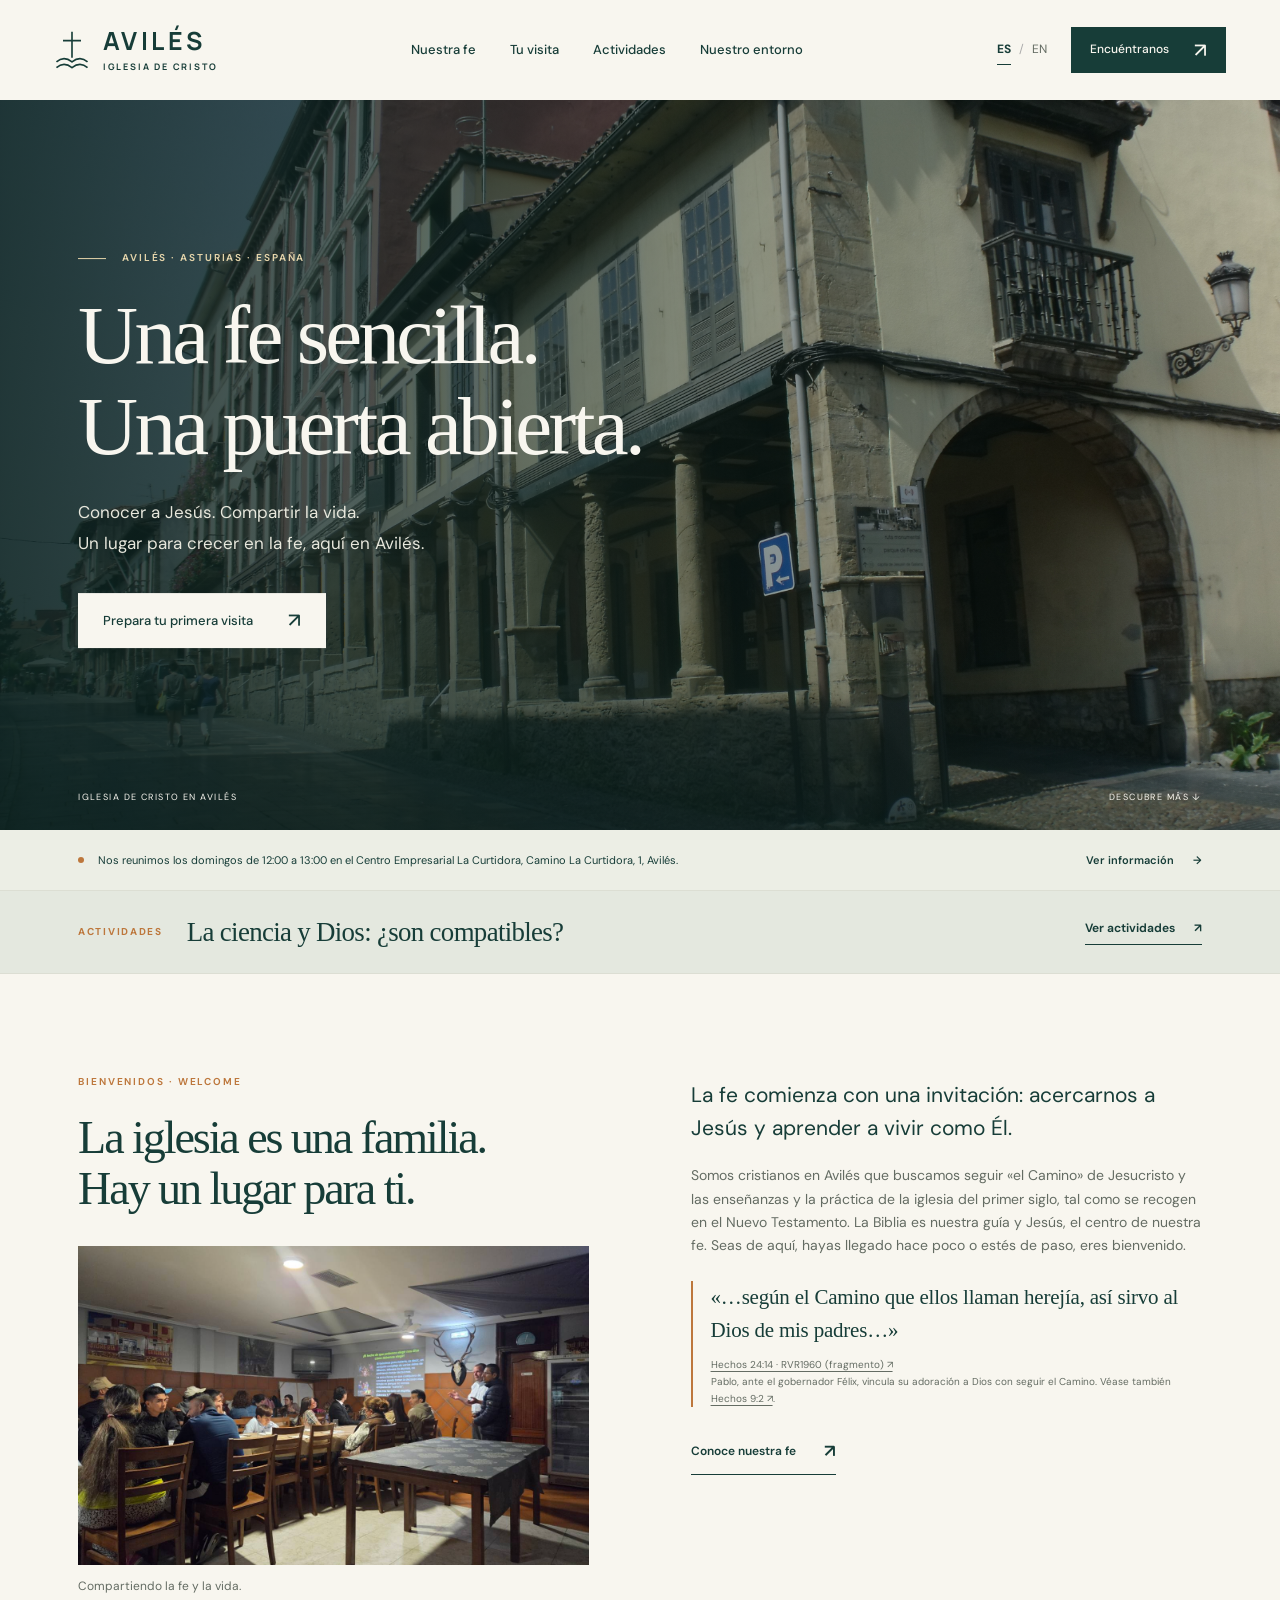
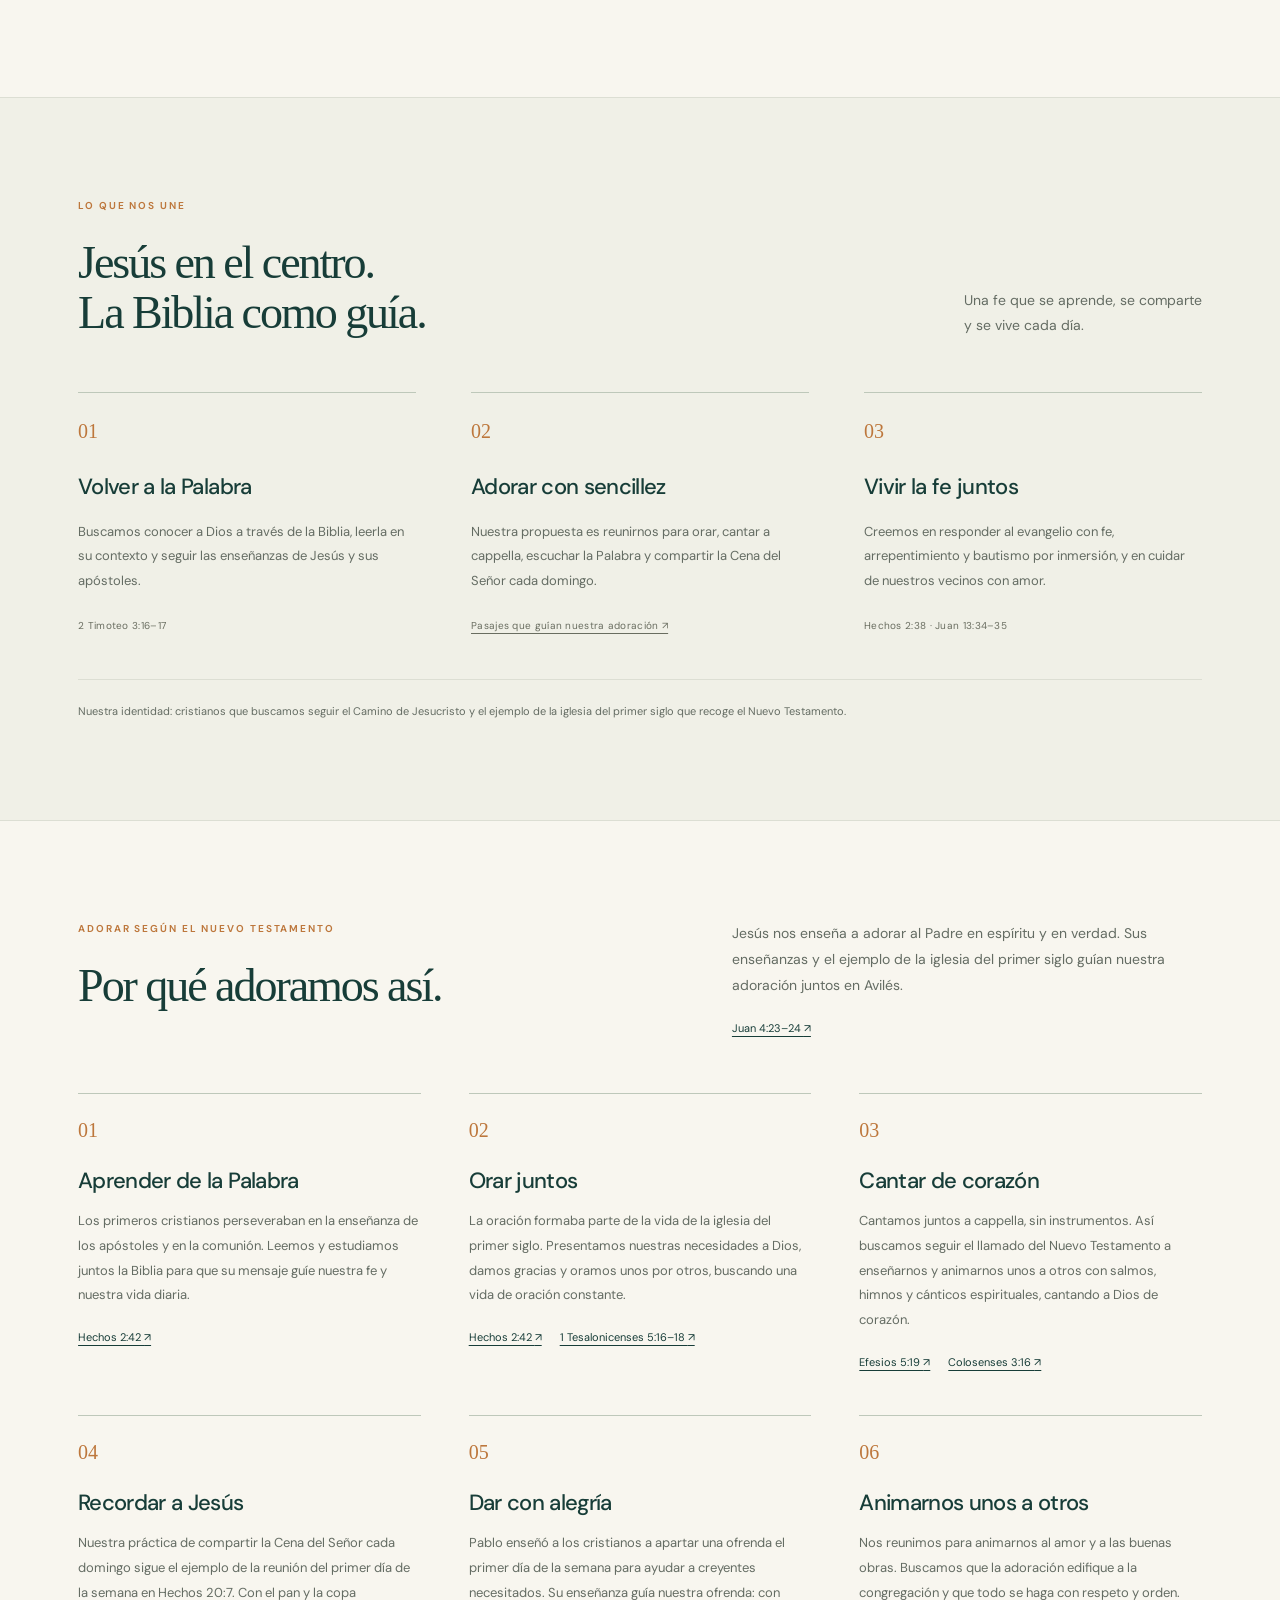
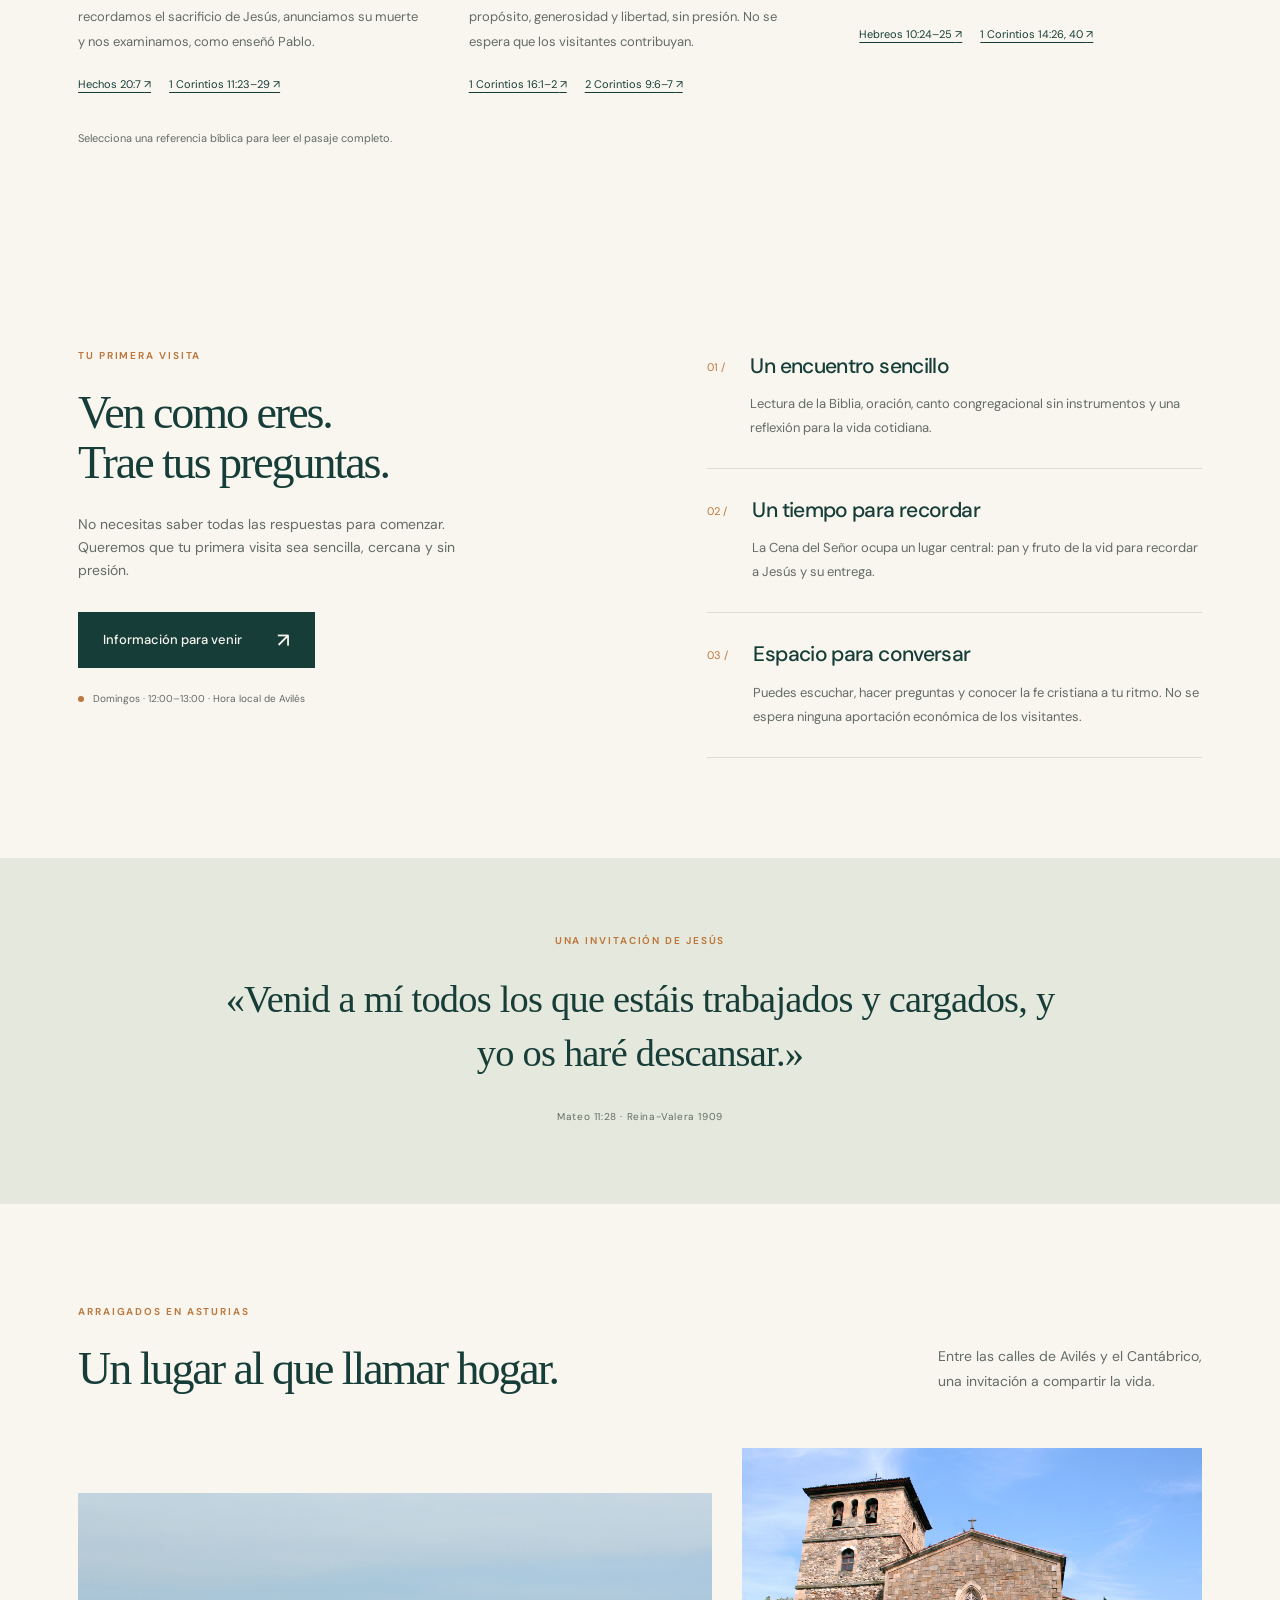
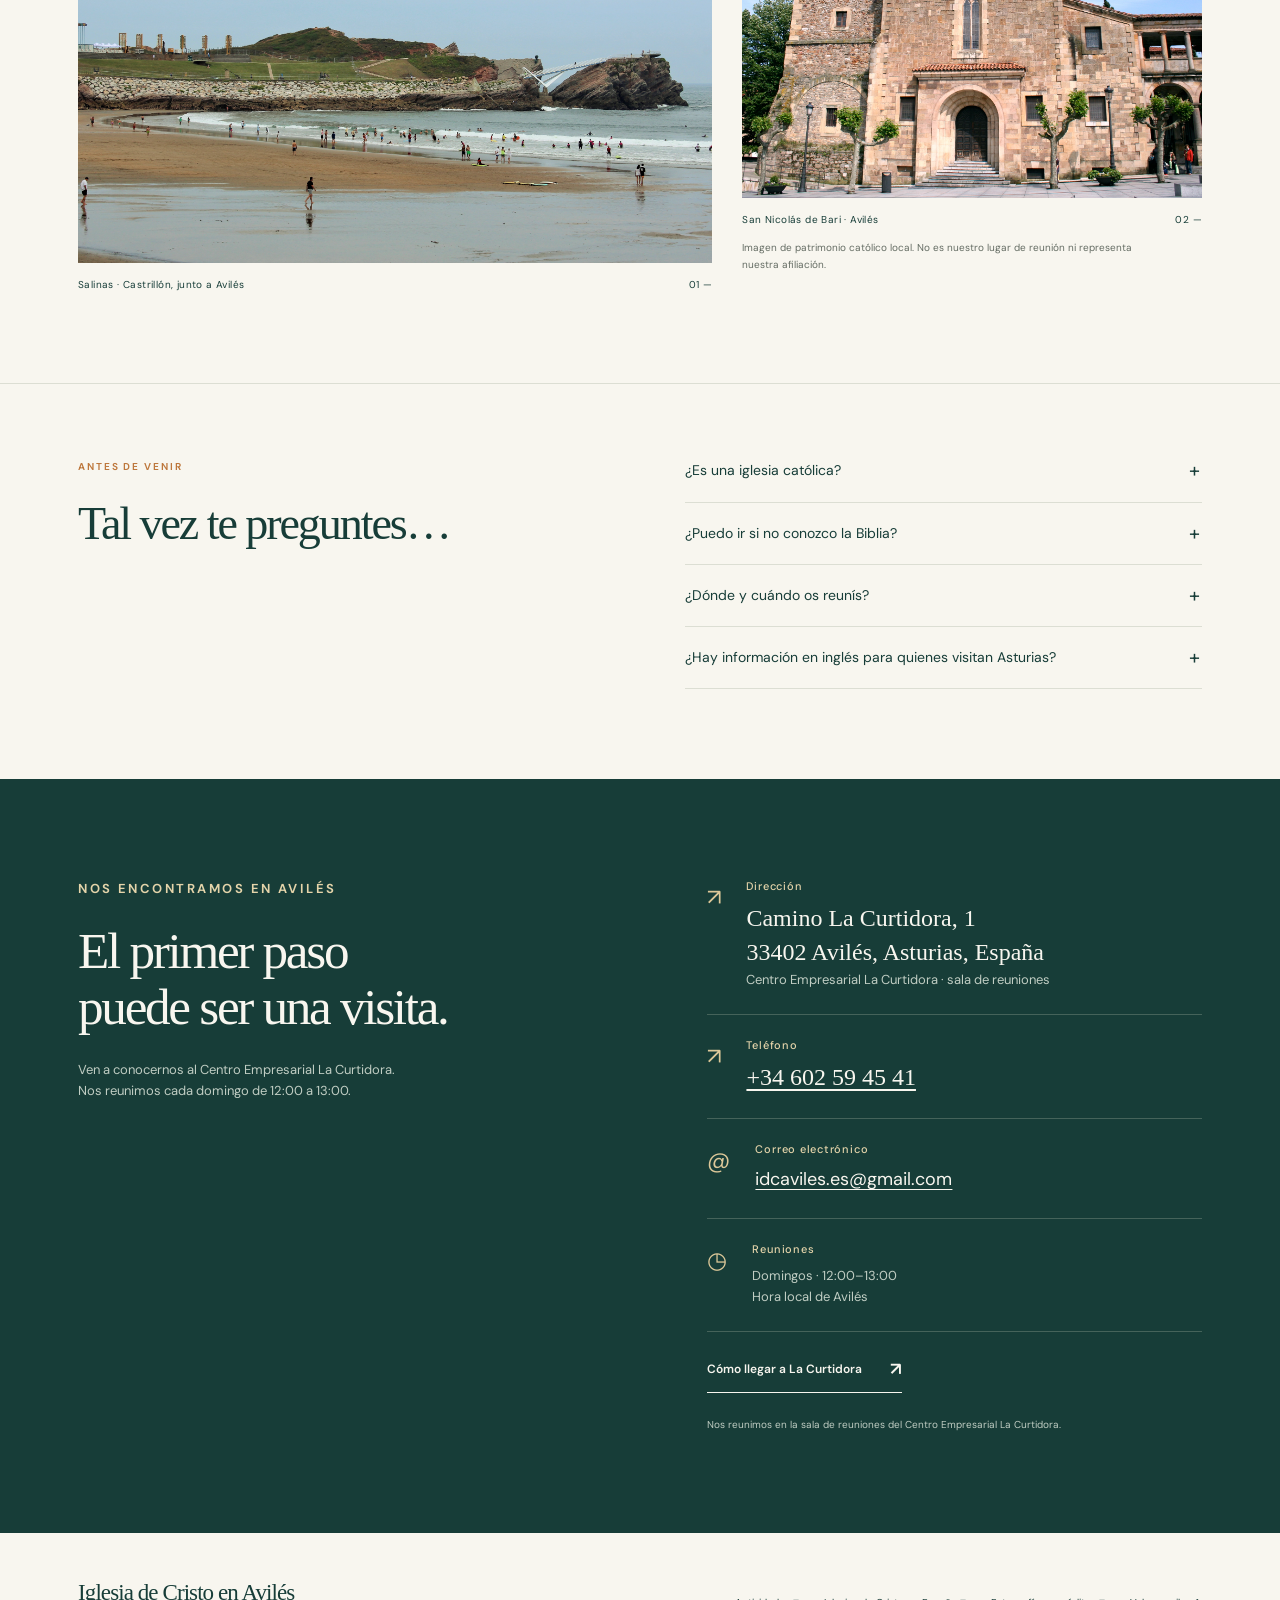
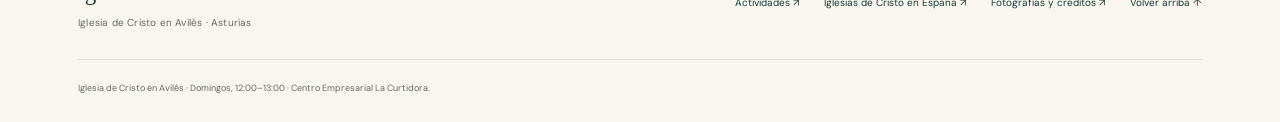
==== commit 6568cb23: "Make Activities a permanent home for church events and resources" ====
--- a/index.html
+++ b/index.html
@@ -6,13 +6,13 @@
   <meta name="description" content="Iglesia de Cristo en Avilés, Asturias. Domingos de 12:00 a 13:00 en Centro Empresarial La Curtidora, Camino La Curtidora, 1. Contacta con nosotros y ven a conocernos.">
   <meta name="theme-color" content="#173d38">
   <link rel="icon" href="assets/mark.svg" type="image/svg+xml">
-  <link rel="stylesheet" href="styles.css?v=conference-3"><script src="app.js?v=conference-3" defer></script>
+  <link rel="stylesheet" href="styles.css?v=activities-1"><script src="app.js?v=activities-1" defer></script>
 </head>
 <body>
 <a class="skip" href="#main" data-i18n="skip">Saltar al contenido</a>
 <header>
   <a class="brand" href="#inicio" aria-label="Iglesia de Cristo en Avilés"><svg viewBox="0 0 44 52" aria-hidden="true"><path d="M22 3v32M11 14h22M3 40q9-8 19 0 10-8 19 0M3 47q9-8 19 0 10-8 19 0"/></svg><span>AVILÉS<span class="brand-sub" data-i18n="brandSub">IGLESIA DE CRISTO</span></span></a>
-  <nav id="navigation" aria-label="Principal"><a href="#fe" data-i18n="navFaith">Nuestra fe</a><a href="#visita" data-i18n="navVisit">Tu visita</a><a href="conference.html" data-i18n="navConference">Conferencia</a><a href="#asturias" data-i18n="navPlace">Nuestro entorno</a></nav>
+  <nav id="navigation" aria-label="Principal"><a href="#fe" data-i18n="navFaith">Nuestra fe</a><a href="#visita" data-i18n="navVisit">Tu visita</a><a href="activities.html" data-i18n="navActivities">Actividades</a><a href="#asturias" data-i18n="navPlace">Nuestro entorno</a></nav>
   <div class="header-actions"><div class="languages" aria-label="Idioma / Language"><button type="button" data-lang="es" aria-pressed="true">ES</button><span>/</span><button type="button" data-lang="en" aria-pressed="false">EN</button></div><a class="button small" href="#contacto" data-i18n="contact">Encuéntranos <span>↗</span></a><button class="menu" type="button" aria-controls="navigation" aria-expanded="false" aria-label="Abrir menú">☰</button></div>
 </header>
 <main id="main">
@@ -23,7 +23,7 @@
   <div class="hero-bottom"><span data-i18n="heroIdentity">IGLESIA DE CRISTO EN AVILÉS</span><a href="#bienvenida" data-i18n="discover">DESCUBRE MÁS ↓</a></div>
 </section>
 <div class="notice"><span class="dot"></span><p data-i18n="notice">Nos reunimos los domingos de 12:00 a 13:00 en el Centro Empresarial La Curtidora, Camino La Curtidora, 1, Avilés.</p><a href="#contacto" data-i18n="noticeLink">Ver información <span>→</span></a></div>
-<aside class="conference-banner" aria-label="Seminario"><span class="conference-banner-label" data-i18n="conferenceBannerLabel">SEMINARIO · 20–22 OCT</span><strong data-i18n="conferenceBannerTitle">La ciencia y Dios: ¿son compatibles?</strong><a href="conference.html" data-i18n="conferenceBannerLink">Ver detalles <span aria-hidden="true">↗</span></a></aside>
+<aside class="conference-banner" aria-label="Actividades"><span class="conference-banner-label" data-i18n="activitiesBannerLabel">ACTIVIDADES</span><strong data-i18n="conferenceBannerTitle">La ciencia y Dios: ¿son compatibles?</strong><a href="activities.html" data-i18n="activitiesBannerLink">Ver actividades <span aria-hidden="true">↗</span></a></aside>
 <section class="welcome section" id="bienvenida"><div><p class="eyebrow" data-i18n="welcomeLabel">BIENVENIDOS · WELCOME</p><h2 data-i18n="welcomeTitle">La iglesia es una familia.<br>Hay un lugar para ti.</h2><figure class="welcome-photo"><img src="assets/community-gathering.jpg" alt="Personas reunidas alrededor de mesas durante una charla" width="1280" height="960" loading="lazy"><figcaption data-i18n="communityCaption">Compartiendo la fe y la vida.</figcaption></figure></div><div class="welcome-copy"><p class="lead" data-i18n="welcomeCopy">La fe comienza con una invitación: acercarnos a Jesús y aprender a vivir como Él.</p><p data-i18n="welcomeMore">Somos cristianos en Avilés que buscamos seguir «el Camino» de Jesucristo y las enseñanzas y la práctica de la iglesia del primer siglo, tal como se recogen en el Nuevo Testamento. La Biblia es nuestra guía y Jesús, el centro de nuestra fe. Seas de aquí, hayas llegado hace poco o estés de paso, eres bienvenido.</p><div class="way-scripture" data-i18n="wayScripture"><blockquote>«…según el Camino que ellos llaman herejía, así sirvo al Dios de mis padres…»</blockquote><p><a href="https://www.biblegateway.com/passage/?search=Hechos+24%3A14&amp;version=RVR1960" target="_blank" rel="noopener noreferrer">Hechos 24:14 · RVR1960 (fragmento) ↗</a></p><p>Pablo, ante el gobernador Félix, vincula su adoración a Dios con seguir el Camino. Véase también <a href="https://www.biblegateway.com/passage/?search=Hechos+9%3A2&amp;version=RVR1960" target="_blank" rel="noopener noreferrer">Hechos 9:2 ↗</a>.</p></div><a class="text-link" href="#fe" data-i18n="welcomeLink">Conoce nuestra fe <span>↗</span></a></div></section>
 <section class="faith section" id="fe"><div class="section-heading"><div><p class="eyebrow" data-i18n="faithLabel">LO QUE NOS UNE</p><h2 data-i18n="faithTitle">Jesús en el centro.<br>La Biblia como guía.</h2></div><p data-i18n="faithIntro">Una fe que se aprende, se comparte<br>y se vive cada día.</p></div><div class="beliefs"><article><span class="number">01</span><h3 data-i18n="belief1Title">Volver a la Palabra</h3><p data-i18n="belief1">Buscamos conocer a Dios a través de la Biblia, leerla en su contexto y seguir las enseñanzas de Jesús y sus apóstoles.</p><span class="reference">2 Timoteo 3:16–17</span></article><article><span class="number">02</span><h3 data-i18n="belief2Title">Adorar con sencillez</h3><p data-i18n="belief2">Nuestra propuesta es reunirnos para orar, cantar a cappella, escuchar la Palabra y compartir la Cena del Señor cada domingo.</p><a class="reference worship-jump" href="#adoracion" data-i18n="worshipJump">Pasajes que guían nuestra adoración ↗</a></article><article><span class="number">03</span><h3 data-i18n="belief3Title">Vivir la fe juntos</h3><p data-i18n="belief3">Creemos en responder al evangelio con fe, arrepentimiento y bautismo por inmersión, y en cuidar de nuestros vecinos con amor.</p><span class="reference">Hechos 2:38 · Juan 13:34–35</span></article></div><p class="identity-note" data-i18n="identityNote">Nuestra identidad: cristianos que buscamos seguir el Camino de Jesucristo y el ejemplo de la iglesia del primer siglo que recoge el Nuevo Testamento.</p></section>
 <section class="worship section" id="adoracion" aria-labelledby="worship-title">
@@ -42,5 +42,5 @@
 <section class="questions section"><div><p class="eyebrow" data-i18n="faqLabel">ANTES DE VENIR</p><h2 data-i18n="faqTitle">Tal vez te preguntes…</h2></div><div class="faq-list"><details><summary data-i18n="q1">¿Es una iglesia católica?</summary><p data-i18n="a1">Somos cristianos que buscamos seguir el Camino de Jesucristo y las enseñanzas y la práctica de la iglesia del primer siglo que recoge el Nuevo Testamento. Cada congregación es autónoma. Respetamos a nuestros vecinos de otras tradiciones y buscamos seguir el Nuevo Testamento.</p></details><details><summary data-i18n="q2">¿Puedo ir si no conozco la Biblia?</summary><p data-i18n="a2">Sí. No hace falta tener experiencia previa ni ser miembro. Queremos ofrecer un espacio para escuchar, aprender y hacer preguntas con respeto.</p></details><details><summary data-i18n="q3">¿Dónde y cuándo os reunís?</summary><p data-i18n="a3">Nos reunimos los domingos de 12:00 a 13:00 (hora local de Avilés) en la sala de reuniones del Centro Empresarial La Curtidora, Camino La Curtidora, 1, 33402 Avilés, Asturias. Puedes llamarnos al +34 602 59 45 41 o escribir a idcaviles.es@gmail.com. Las fotografías de iglesias históricas de la región no muestran nuestro lugar de reunión.</p></details><details><summary data-i18n="q4">¿Hay información en inglés para quienes visitan Asturias?</summary><p data-i18n="a4">Sí. Selecciona EN en la parte superior de esta página para ver la información en inglés. Ponte en contacto con nosotros para consultar el idioma de las reuniones y las posibilidades de interpretación.</p></details></div></section>
 <section class="contact section" id="contacto"><div><p class="eyebrow light" data-i18n="contactLabel">NOS ENCONTRAMOS EN AVILÉS</p><h2 data-i18n="contactTitle">El primer paso<br>puede ser una visita.</h2><p data-i18n="contactCopy">Ven a conocernos al Centro Empresarial La Curtidora.<br>Nos reunimos cada domingo de 12:00 a 13:00.</p></div><div class="contact-details"><div><span class="contact-icon">↗</span><div><h3 data-i18n="addressLabel">Dirección</h3><p class="contact-value" data-i18n="address">Camino La Curtidora, 1<br>33402 Avilés, Asturias, España</p><p data-i18n="meetingPlace">Centro Empresarial La Curtidora · sala de reuniones</p></div></div><div><span class="contact-icon">↗</span><div><h3 data-i18n="phoneLabel">Teléfono</h3><p class="contact-value" data-i18n="phone"><a href="tel:+34602594541">+34 602 59 45 41</a></p></div></div><div><span class="contact-icon">@</span><div><h3 data-i18n="emailLabel">Correo electrónico</h3><p class="contact-email" data-i18n="email"><a href="mailto:idcaviles.es@gmail.com">idcaviles.es@gmail.com</a></p></div></div><div><span class="contact-icon">◷</span><div><h3 data-i18n="scheduleLabel">Reuniones</h3><p data-i18n="schedule">Domingos · 12:00–13:00<br>Hora local de Avilés</p></div></div><a class="text-link" href="https://www.google.com/maps/search/?api=1&amp;query=Centro+Empresarial+La+Curtidora%2C+Camino+La+Curtidora+1%2C+33402+Avil%C3%A9s" target="_blank" rel="noopener noreferrer" data-i18n="map">Cómo llegar a La Curtidora <span>↗</span></a><p class="map-note" data-i18n="mapNote">Nos reunimos en la sala de reuniones del Centro Empresarial La Curtidora.</p></div></section>
 </main>
-<footer><a class="footer-brand" href="#inicio"><strong data-i18n="brandName" style="font-weight:inherit">Iglesia de Cristo en Avilés</strong><span data-i18n="footerSub">Iglesia de Cristo en Avilés · Asturias</span></a><div class="footer-links"><a href="conference.html" data-i18n="conferenceLink">Conferencia ↗</a><a href="research.html" data-i18n="researchLink">Iglesias de Cristo en España ↗</a><a href="credits.html" data-i18n="creditsLink">Fotografías y créditos ↗</a><a href="#inicio" data-i18n="backTop">Volver arriba ↑</a></div><p data-i18n="footerNote">Iglesia de Cristo en Avilés · Domingos, 12:00–13:00 · Centro Empresarial La Curtidora.</p></footer>
+<footer><a class="footer-brand" href="#inicio"><strong data-i18n="brandName" style="font-weight:inherit">Iglesia de Cristo en Avilés</strong><span data-i18n="footerSub">Iglesia de Cristo en Avilés · Asturias</span></a><div class="footer-links"><a href="activities.html" data-i18n="activitiesLink">Actividades ↗</a><a href="research.html" data-i18n="researchLink">Iglesias de Cristo en España ↗</a><a href="credits.html" data-i18n="creditsLink">Fotografías y créditos ↗</a><a href="#inicio" data-i18n="backTop">Volver arriba ↑</a></div><p data-i18n="footerNote">Iglesia de Cristo en Avilés · Domingos, 12:00–13:00 · Centro Empresarial La Curtidora.</p></footer>
 </body></html>
--- a/styles.css
+++ b/styles.css
@@ -11,7 +11,9 @@
 .welcome-photo{margin:32px 0 0}.welcome-photo img{width:100%;height:auto;aspect-ratio:16/10;object-fit:cover;object-position:center 75%}.welcome-photo figcaption{margin-top:12px;font-size:12px;line-height:1.6;color:var(--muted)}
 .conference-immediate{margin-top:34px;font-size:13px;color:var(--ink)}.conference-immediate a{text-decoration:underline;text-underline-offset:3px}
 
-.conference-banner{display:flex;align-items:center;gap:24px;padding:25px 6.1vw;background:#e4e8df;border-bottom:1px solid var(--line)}.conference-banner-label{font-size:10px;font-weight:700;letter-spacing:.17em;color:var(--gold);white-space:nowrap}.conference-banner strong{font-family:var(--serif);font-weight:400;font-size:clamp(19px,2.1vw,28px);letter-spacing:-.025em;line-height:1.2}.conference-banner a{margin-left:auto;white-space:nowrap;font-size:12px;font-weight:650;border-bottom:1px solid currentColor;padding-bottom:5px}.conference-banner a span{margin-left:16px}.conference-page nav a[aria-current=page]{color:var(--gold);font-weight:700}.conference-hero{min-height:660px;position:relative;isolation:isolate;overflow:hidden;background:radial-gradient(circle at 78% 45%,#34655d 0,#173d38 37%,#102d29 75%);color:var(--paper)}.conference-hero-inner{position:relative;z-index:1;max-width:1050px;padding:130px 6.1vw 145px}.conference-hero h1{max-width:1040px;font-size:clamp(54px,7.2vw,112px);margin-bottom:33px}.conference-hero h1 em{font-style:normal;color:#dcc495}.conference-lead{max-width:540px;font-size:17px;line-height:1.75;color:#d8e1d9}.conference-hero-actions{display:flex;align-items:center;gap:30px;margin-top:37px}.conference-live{display:inline-flex;align-items:center;gap:11px;font-size:12px;color:#d8e1d9}.conference-live .dot{background:#dcc495;width:8px;height:8px}.conference-orbit{position:absolute;border:1px solid #d4d6b53b;border-radius:50%;transform:rotate(-26deg);z-index:0}.orbit-one{width:630px;height:630px;top:25px;right:-160px}.orbit-two{width:390px;height:390px;top:146px;right:-40px}.conference-orbit:after{content:'';position:absolute;width:13px;height:13px;border-radius:50%;background:#dcc495;top:11%;left:18%;box-shadow:0 0 27px #dcc495aa}.conference-hero-foot{position:absolute;bottom:27px;left:6.1vw;right:6.1vw;display:flex;justify-content:space-between;font-size:10px;letter-spacing:.17em;color:#d8e1d9}.conference-details{background:#f0f0e7}.conference-details .section-heading>p{max-width:420px}.conference-info-grid{display:grid;grid-template-columns:repeat(4,minmax(0,1fr));gap:23px}.conference-info-grid article{border-top:1px solid #b8c5b5;padding-top:18px;min-height:155px}.conference-info-grid h3{font-size:19px;margin:19px 0 9px}.conference-info-grid p{font-size:13px;line-height:1.6}.conference-topic{display:grid;grid-template-columns:1fr 1fr;gap:12%;border-top:1px solid var(--line)}.conference-topic h2{max-width:650px}.conference-topic .lead{margin-bottom:24px}.conference-topic>div:last-child>p:not(.lead){font-size:14px;line-height:1.8}.conference-return{padding:65px 6.1vw;background:#e5e8dc;display:flex;align-items:center;justify-content:space-between;gap:25px}.conference-return p{font-family:var(--serif);font-size:clamp(23px,2.8vw,36px);color:var(--ink)}.conference-return a{font-size:13px;font-weight:650;white-space:nowrap;border-bottom:1px solid currentColor;padding-bottom:7px}.conference-return a span{margin-left:22px}
-@media(max-width:1100px){.conference-info-grid{grid-template-columns:repeat(2,minmax(0,1fr))}.conference-hero{min-height:620px}}@media(max-width:760px){.conference-banner{padding:23px 25px;display:grid;gap:8px}.conference-banner a{margin:8px 0 0;justify-self:start}.conference-hero{min-height:680px}.conference-hero-inner{padding:105px 25px 125px}.conference-hero h1{font-size:clamp(49px,11vw,72px)}.conference-lead{font-size:15px}.conference-hero-actions{display:flex;flex-direction:column;align-items:flex-start;gap:19px}.conference-orbit{opacity:.45}.orbit-one{width:390px;height:390px;right:-230px;top:40px}.orbit-two{width:250px;height:250px;right:-180px;top:105px}.conference-hero-foot{left:25px;right:25px;font-size:8px}.conference-info-grid{grid-template-columns:1fr 1fr;gap:25px 18px}.conference-info-grid article{min-height:130px}.conference-info-grid h3{font-size:17px}.conference-topic{grid-template-columns:1fr;gap:27px}.conference-return{padding:45px 25px;display:block}.conference-return a{display:inline-block;margin-top:22px}}@media(max-width:420px){.conference-info-grid{grid-template-columns:1fr}.conference-hero h1{font-size:48px}.conference-hero{min-height:650px}}
-.conference-resources{background:#f0f0e7;border-top:1px solid var(--line)}.conference-resources .section-heading>p{max-width:450px}.conference-resource-grid{display:grid;grid-template-columns:repeat(2,minmax(0,1fr));gap:26px}.conference-resource-grid article{display:flex;flex-direction:column;align-items:flex-start;min-height:290px;padding:35px;border:1px solid #c8d0c1;background:var(--paper)}.conference-resource-grid .resource-type{font-size:10px;font-weight:650;letter-spacing:.14em;color:var(--gold)}.conference-resource-grid h3{font-family:var(--serif);font-size:clamp(25px,2.4vw,34px);font-weight:400;line-height:1.2;margin:22px 0 14px}.conference-resource-grid p{font-size:13px;line-height:1.8;max-width:420px}.conference-resource-grid a{margin-top:auto;padding-top:24px;font-size:12px;font-weight:650;border-bottom:1px solid currentColor}.conference-resource-grid a span{margin-left:18px}.conference-resource-grid small{display:block;margin-top:12px;font-size:10px;color:var(--muted)}@media(max-width:760px){.conference-resource-grid{grid-template-columns:1fr}.conference-resource-grid article{min-height:265px;padding:28px}}
+.conference-banner{display:flex;align-items:center;gap:24px;padding:25px 6.1vw;background:#e4e8df;border-bottom:1px solid var(--line)}.conference-banner-label{font-size:10px;font-weight:700;letter-spacing:.17em;color:var(--gold);white-space:nowrap}.conference-banner strong{font-family:var(--serif);font-weight:400;font-size:clamp(19px,2.1vw,28px);letter-spacing:-.025em;line-height:1.2}.conference-banner a{margin-left:auto;white-space:nowrap;font-size:12px;font-weight:650;border-bottom:1px solid currentColor;padding-bottom:5px}.conference-banner a span{margin-left:16px}.conference-page nav a[aria-current=page]{color:var(--gold);font-weight:700}.conference-hero{min-height:660px;position:relative;isolation:isolate;overflow:hidden;background:#173d38 url("assets/activities-horizon.svg") center/cover no-repeat;color:var(--paper)}.conference-hero-inner{position:relative;z-index:1;max-width:1050px;padding:130px 6.1vw 145px}.conference-hero h2{max-width:1040px;font-size:clamp(54px,7.2vw,112px);margin-bottom:33px}.conference-hero h2 em{font-style:normal;color:#dcc495}.conference-lead{max-width:540px;font-size:17px;line-height:1.75;color:#d8e1d9}.conference-hero-actions{display:flex;align-items:center;gap:30px;margin-top:37px}.conference-admission{font-size:11px;font-weight:650;letter-spacing:.07em;line-height:1.7;color:#eadfc7;max-width:250px}.conference-hero-foot{position:absolute;bottom:27px;left:6.1vw;right:6.1vw;display:flex;justify-content:space-between;font-size:10px;letter-spacing:.17em;color:#d8e1d9}.conference-details{background:#f0f0e7}.conference-details .section-heading>p{max-width:420px}.conference-info-grid{display:grid;grid-template-columns:repeat(4,minmax(0,1fr));gap:23px}.conference-info-grid article{border-top:1px solid #b8c5b5;padding-top:18px;min-height:155px}.conference-info-grid h3{font-size:19px;margin:19px 0 9px}.conference-info-grid p{font-size:13px;line-height:1.6}.conference-topic{display:grid;grid-template-columns:1fr 1fr;gap:12%;border-top:1px solid var(--line)}.conference-topic h2{max-width:650px}.conference-topic .lead{margin-bottom:24px}.conference-topic>div:last-child>p:not(.lead){font-size:14px;line-height:1.8}.conference-return{padding:65px 6.1vw;background:#e5e8dc;display:flex;align-items:center;justify-content:space-between;gap:25px}.conference-return p{font-family:var(--serif);font-size:clamp(23px,2.8vw,36px);color:var(--ink)}.conference-return a{font-size:13px;font-weight:650;white-space:nowrap;border-bottom:1px solid currentColor;padding-bottom:7px}.conference-return a span{margin-left:22px}
+@media(max-width:1100px){.conference-info-grid{grid-template-columns:repeat(2,minmax(0,1fr))}.conference-hero{min-height:620px}}@media(max-width:760px){.conference-banner{padding:23px 25px;display:grid;gap:8px}.conference-banner a{margin:8px 0 0;justify-self:start}.conference-hero{min-height:680px}.conference-hero-inner{padding:105px 25px 125px}.conference-hero h2{font-size:clamp(49px,11vw,72px)}.conference-lead{font-size:15px}.conference-hero-actions{display:flex;flex-direction:column;align-items:flex-start;gap:19px}.conference-hero-foot{left:25px;right:25px;font-size:8px}.conference-info-grid{grid-template-columns:1fr 1fr;gap:25px 18px}.conference-info-grid article{min-height:130px}.conference-info-grid h3{font-size:17px}.conference-topic{grid-template-columns:1fr;gap:27px}.conference-return{padding:45px 25px;display:block}.conference-return a{display:inline-block;margin-top:22px}}@media(max-width:420px){.conference-info-grid{grid-template-columns:1fr}.conference-hero h2{font-size:48px}.conference-hero{min-height:650px}}
+.conference-resources{background:#f0f0e7;border-top:1px solid var(--line)}.conference-resources .section-heading>p{max-width:450px}.conference-resource-grid{display:grid;grid-template-columns:repeat(3,minmax(0,1fr));gap:26px}.conference-resource-grid article{display:flex;flex-direction:column;align-items:flex-start;min-height:290px;padding:35px;border:1px solid #c8d0c1;background:var(--paper)}.conference-resource-grid .resource-type{font-size:10px;font-weight:650;letter-spacing:.14em;color:var(--gold)}.conference-resource-grid h3{font-family:var(--serif);font-size:clamp(25px,2.4vw,34px);font-weight:400;line-height:1.2;margin:22px 0 14px}.conference-resource-grid p{font-size:13px;line-height:1.8;max-width:420px}.conference-resource-grid a{margin-top:auto;padding-top:24px;font-size:12px;font-weight:650;border-bottom:1px solid currentColor}.conference-resource-grid a span{margin-left:18px}.conference-resource-grid small{display:block;margin-top:12px;font-size:10px;color:var(--muted)}@media(max-width:760px){.conference-resource-grid{grid-template-columns:1fr}.conference-resource-grid article{min-height:265px;padding:28px}}
 .conference-info-grid strong{color:var(--ink)}.conference-map{display:inline-block;font-size:11px;font-weight:650;text-decoration:underline;text-underline-offset:3px;margin-top:13px}.conference-flyer{margin-top:32px;border-top:1px solid #b8c5b5;padding-top:24px}.conference-flyer summary{cursor:pointer;width:fit-content;font-size:12px;font-weight:650;text-decoration:underline;text-underline-offset:4px}.conference-flyer figure{max-width:430px;margin:24px 0 0}.conference-flyer img{width:100%;height:auto;box-shadow:0 15px 40px #102d2920}.conference-flyer figcaption{font-size:11px;margin-top:10px;color:var(--muted)}
+
+.activities-intro{padding:55px 6.1vw;display:flex;align-items:center;justify-content:space-between;gap:50px;border-top:1px solid var(--line)}.activities-intro .eyebrow{margin-bottom:13px}.activities-intro h1{font-size:clamp(40px,4.5vw,62px)}.activities-intro>p{max-width:490px;font-size:14px;line-height:1.85}.conference-hero h2{line-height:1.09}.conference-resource-grid{grid-template-columns:repeat(auto-fit,minmax(220px,1fr))}@media(max-width:760px){.activities-intro{padding:38px 25px;display:block}.activities-intro>p{margin-top:22px;font-size:13px}.conference-resource-grid{grid-template-columns:1fr}}
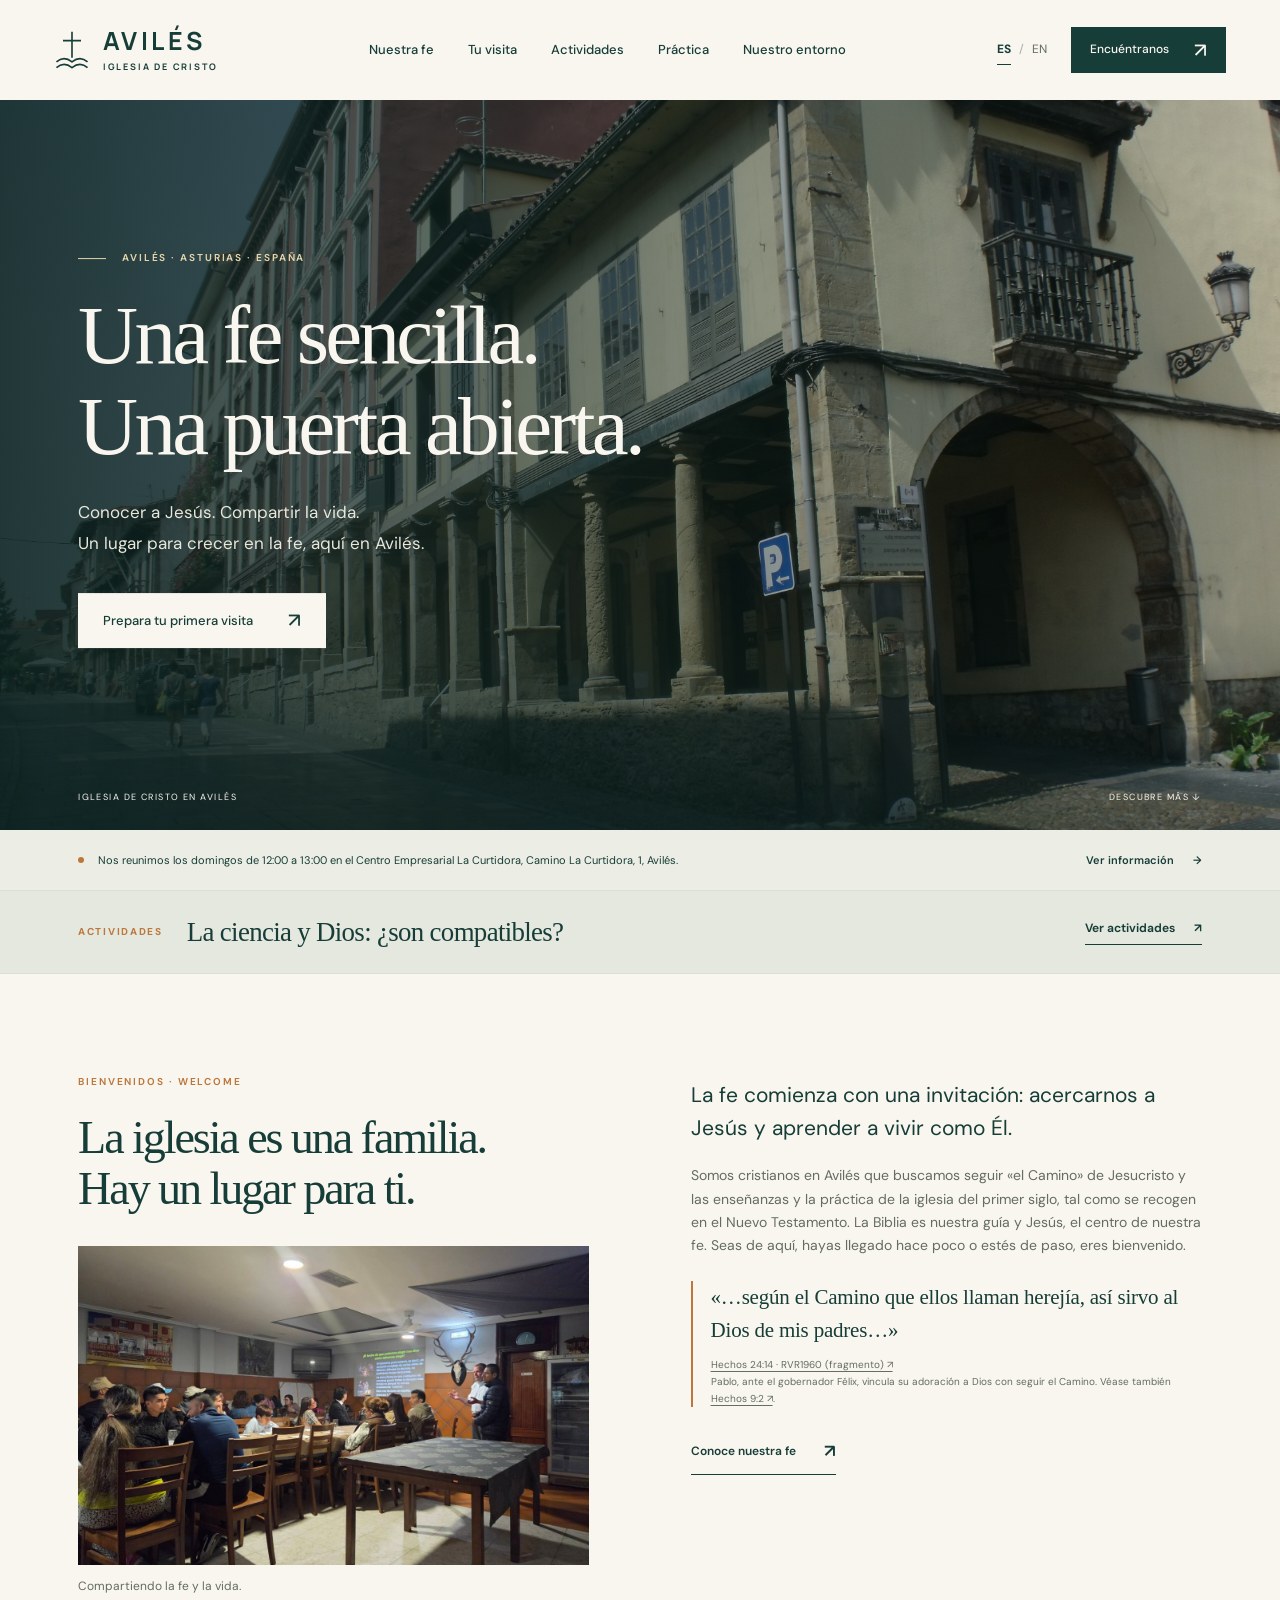
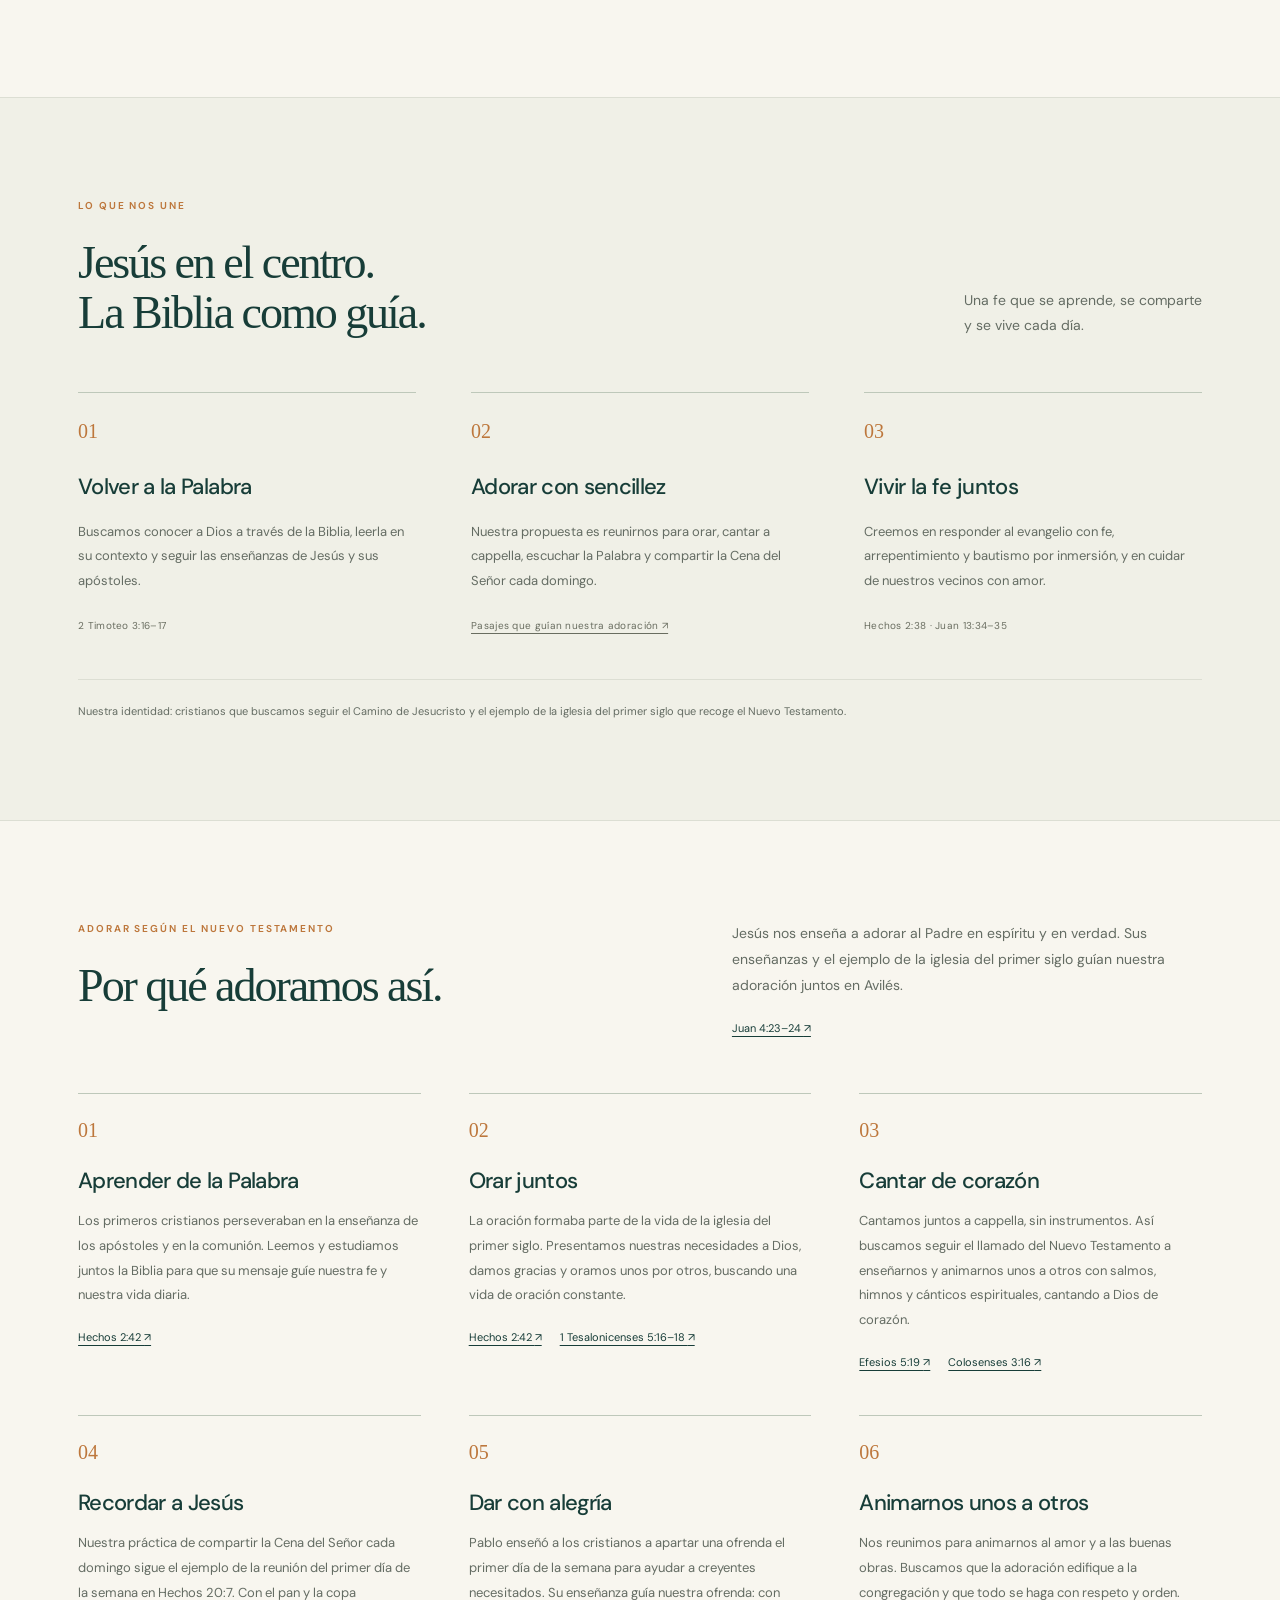
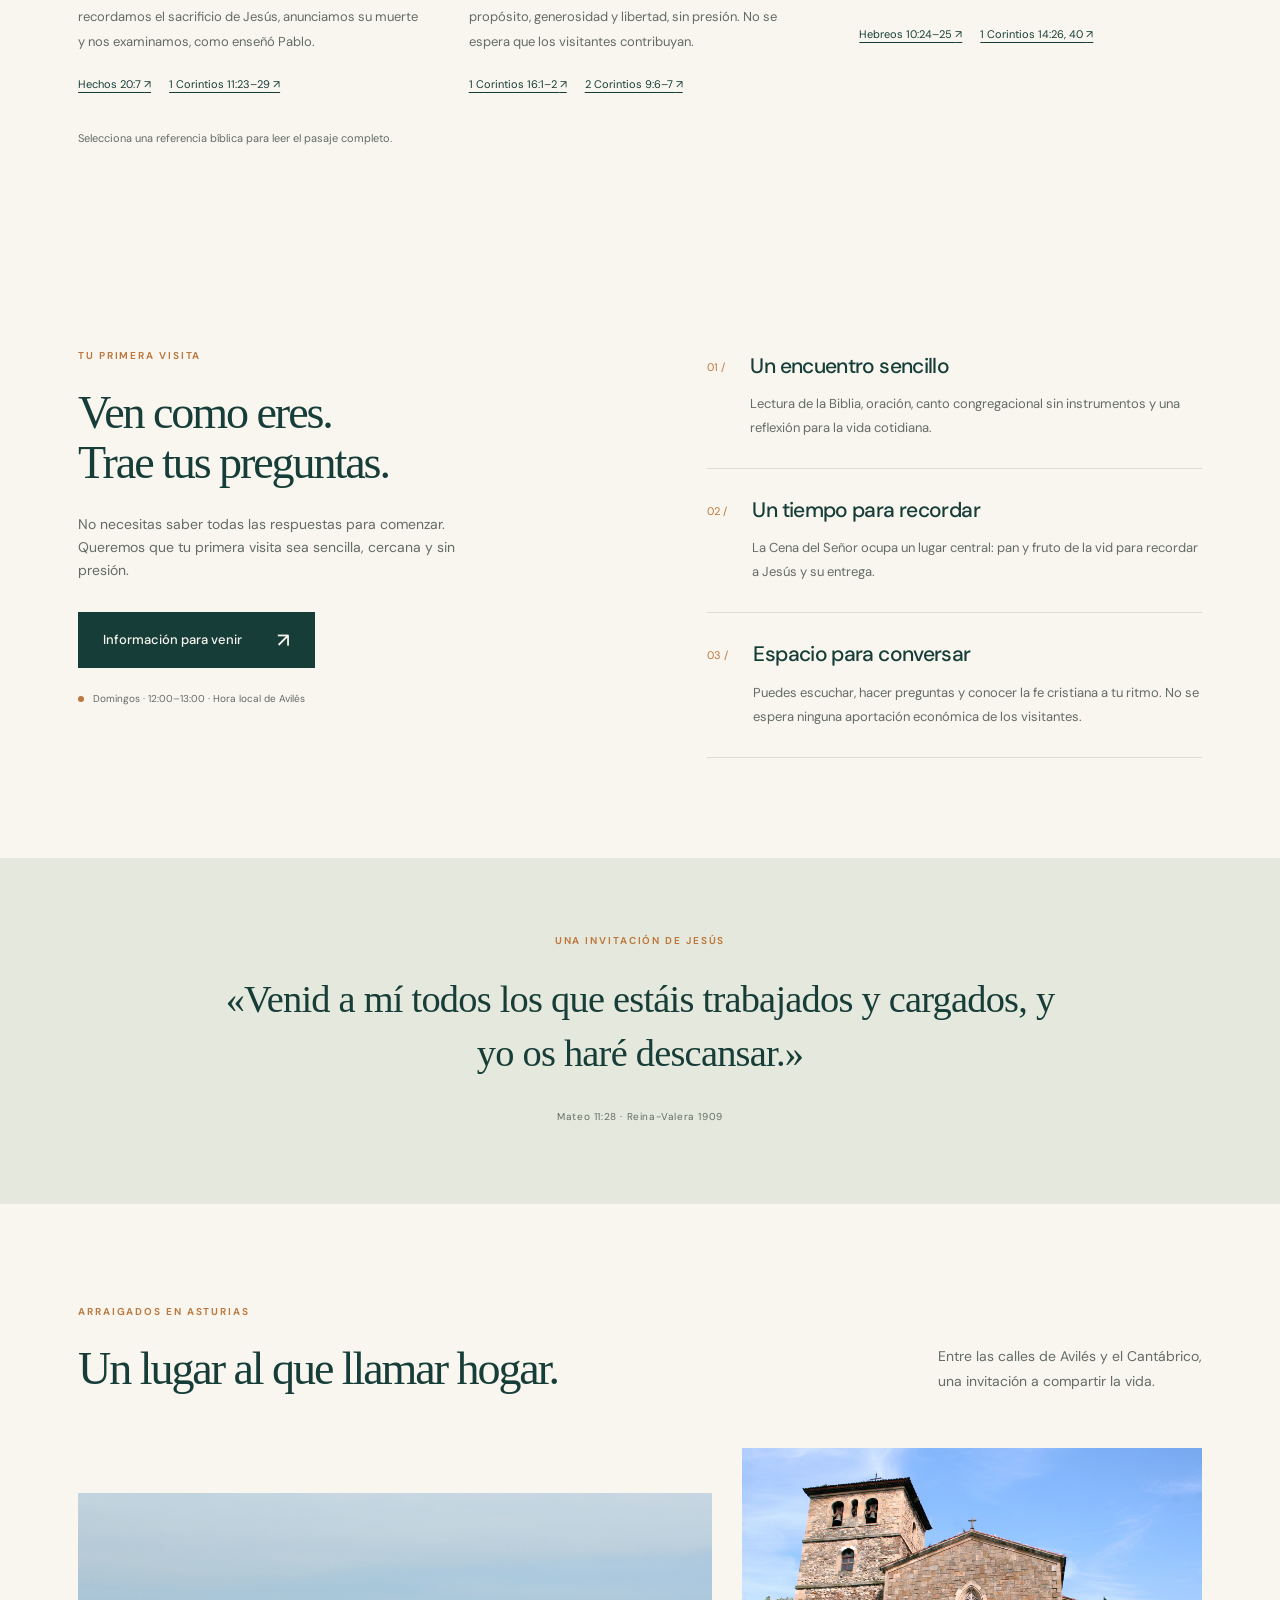
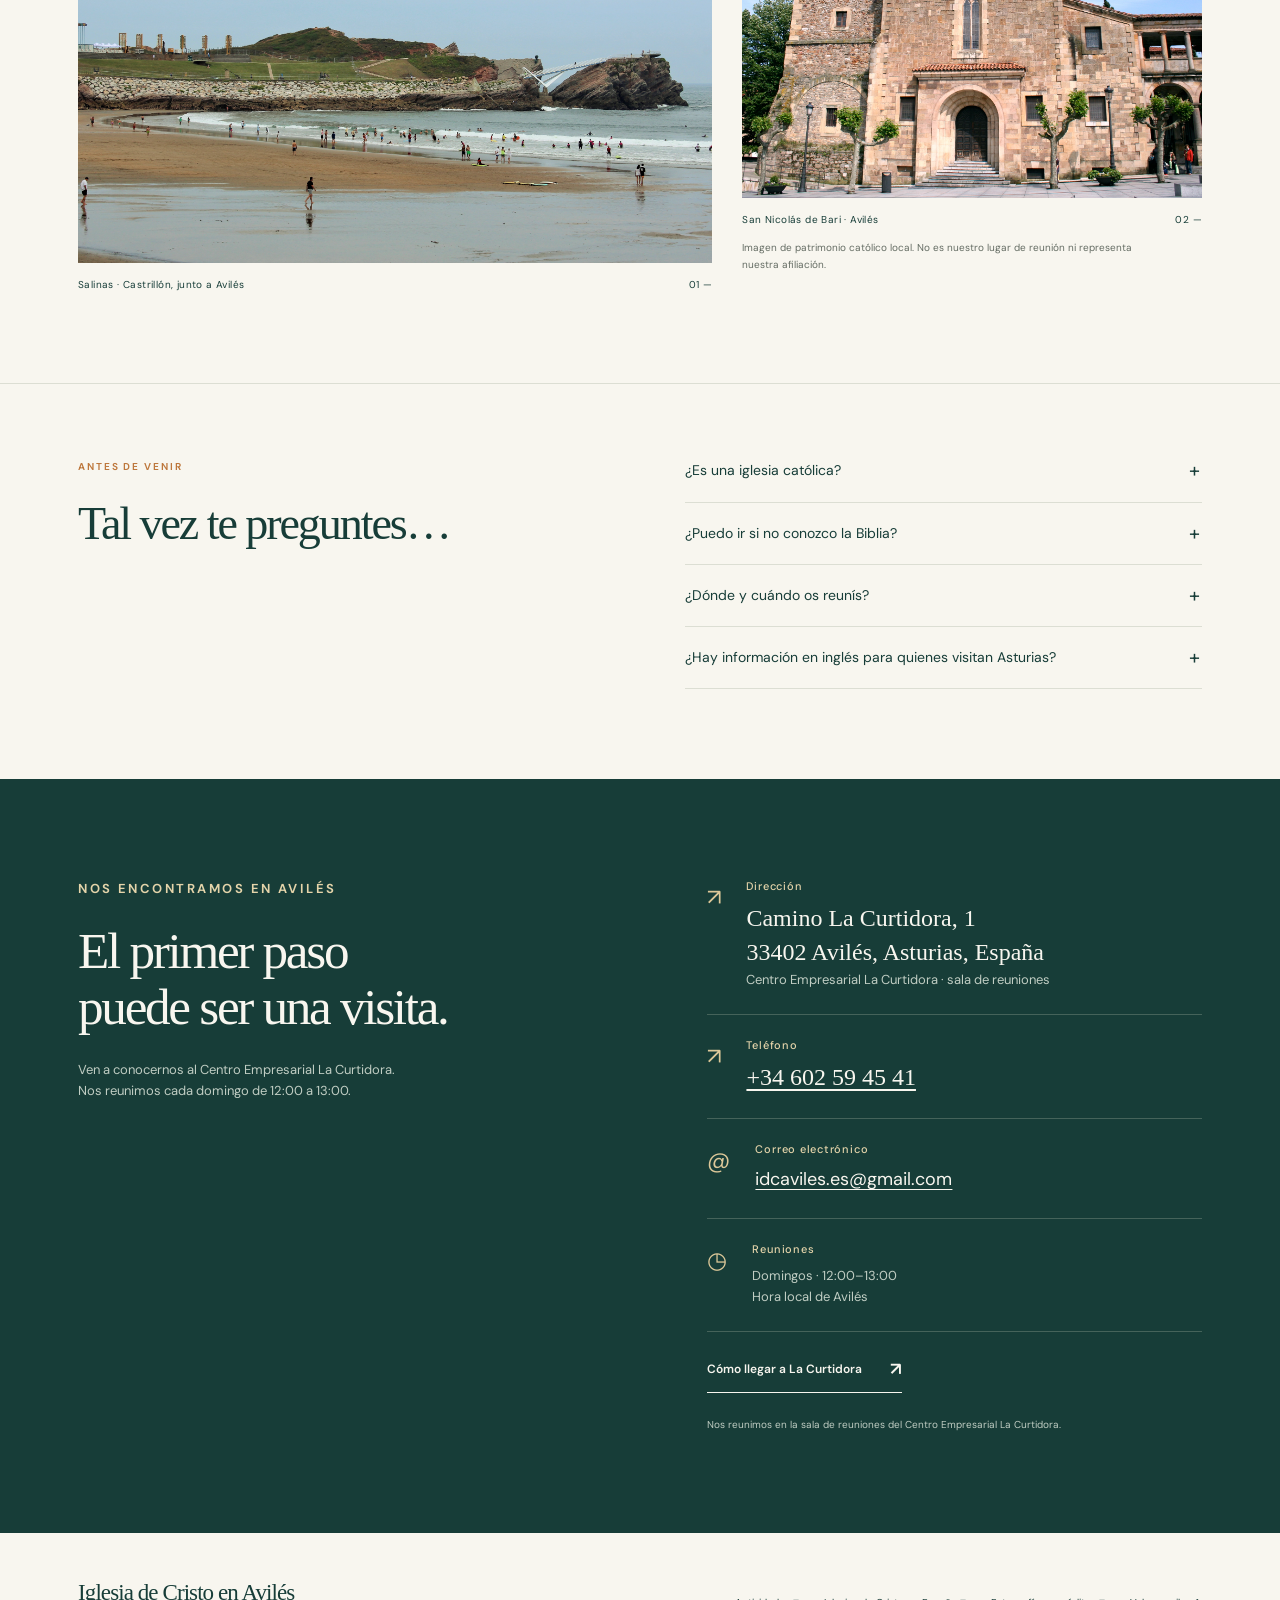
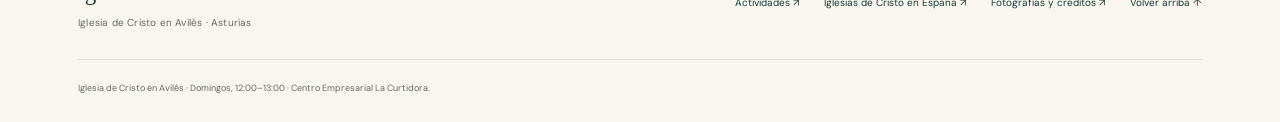
==== commit 525c97e4: "Add practice page to the main and mobile navigation" ====
--- a/index.html
+++ b/index.html
@@ -6,13 +6,13 @@
   <meta name="description" content="Iglesia de Cristo en Avilés, Asturias. Domingos de 12:00 a 13:00 en Centro Empresarial La Curtidora, Camino La Curtidora, 1. Contacta con nosotros y ven a conocernos.">
   <meta name="theme-color" content="#173d38">
   <link rel="icon" href="assets/mark.svg" type="image/svg+xml">
-  <link rel="stylesheet" href="styles.css?v=activities-1"><script src="app.js?v=activities-1" defer></script>
+  <link rel="stylesheet" href="styles.css?v=activities-3"><script src="app.js?v=practice-menu-1" defer></script>
 </head>
 <body>
 <a class="skip" href="#main" data-i18n="skip">Saltar al contenido</a>
 <header>
   <a class="brand" href="#inicio" aria-label="Iglesia de Cristo en Avilés"><svg viewBox="0 0 44 52" aria-hidden="true"><path d="M22 3v32M11 14h22M3 40q9-8 19 0 10-8 19 0M3 47q9-8 19 0 10-8 19 0"/></svg><span>AVILÉS<span class="brand-sub" data-i18n="brandSub">IGLESIA DE CRISTO</span></span></a>
-  <nav id="navigation" aria-label="Principal"><a href="#fe" data-i18n="navFaith">Nuestra fe</a><a href="#visita" data-i18n="navVisit">Tu visita</a><a href="activities.html" data-i18n="navActivities">Actividades</a><a href="#asturias" data-i18n="navPlace">Nuestro entorno</a></nav>
+  <nav id="navigation" aria-label="Principal"><a href="#fe" data-i18n="navFaith">Nuestra fe</a><a href="#visita" data-i18n="navVisit">Tu visita</a><a href="activities.html" data-i18n="navActivities">Actividades</a><a href="practica.html" data-i18n="navPractice">Práctica</a><a href="#asturias" data-i18n="navPlace">Nuestro entorno</a></nav>
   <div class="header-actions"><div class="languages" aria-label="Idioma / Language"><button type="button" data-lang="es" aria-pressed="true">ES</button><span>/</span><button type="button" data-lang="en" aria-pressed="false">EN</button></div><a class="button small" href="#contacto" data-i18n="contact">Encuéntranos <span>↗</span></a><button class="menu" type="button" aria-controls="navigation" aria-expanded="false" aria-label="Abrir menú">☰</button></div>
 </header>
 <main id="main">
--- a/styles.css
+++ b/styles.css
@@ -11,9 +11,9 @@
 .welcome-photo{margin:32px 0 0}.welcome-photo img{width:100%;height:auto;aspect-ratio:16/10;object-fit:cover;object-position:center 75%}.welcome-photo figcaption{margin-top:12px;font-size:12px;line-height:1.6;color:var(--muted)}
 .conference-immediate{margin-top:34px;font-size:13px;color:var(--ink)}.conference-immediate a{text-decoration:underline;text-underline-offset:3px}
 
-.conference-banner{display:flex;align-items:center;gap:24px;padding:25px 6.1vw;background:#e4e8df;border-bottom:1px solid var(--line)}.conference-banner-label{font-size:10px;font-weight:700;letter-spacing:.17em;color:var(--gold);white-space:nowrap}.conference-banner strong{font-family:var(--serif);font-weight:400;font-size:clamp(19px,2.1vw,28px);letter-spacing:-.025em;line-height:1.2}.conference-banner a{margin-left:auto;white-space:nowrap;font-size:12px;font-weight:650;border-bottom:1px solid currentColor;padding-bottom:5px}.conference-banner a span{margin-left:16px}.conference-page nav a[aria-current=page]{color:var(--gold);font-weight:700}.conference-hero{min-height:660px;position:relative;isolation:isolate;overflow:hidden;background:#173d38 url("assets/activities-horizon.svg") center/cover no-repeat;color:var(--paper)}.conference-hero-inner{position:relative;z-index:1;max-width:1050px;padding:130px 6.1vw 145px}.conference-hero h2{max-width:1040px;font-size:clamp(54px,7.2vw,112px);margin-bottom:33px}.conference-hero h2 em{font-style:normal;color:#dcc495}.conference-lead{max-width:540px;font-size:17px;line-height:1.75;color:#d8e1d9}.conference-hero-actions{display:flex;align-items:center;gap:30px;margin-top:37px}.conference-admission{font-size:11px;font-weight:650;letter-spacing:.07em;line-height:1.7;color:#eadfc7;max-width:250px}.conference-hero-foot{position:absolute;bottom:27px;left:6.1vw;right:6.1vw;display:flex;justify-content:space-between;font-size:10px;letter-spacing:.17em;color:#d8e1d9}.conference-details{background:#f0f0e7}.conference-details .section-heading>p{max-width:420px}.conference-info-grid{display:grid;grid-template-columns:repeat(4,minmax(0,1fr));gap:23px}.conference-info-grid article{border-top:1px solid #b8c5b5;padding-top:18px;min-height:155px}.conference-info-grid h3{font-size:19px;margin:19px 0 9px}.conference-info-grid p{font-size:13px;line-height:1.6}.conference-topic{display:grid;grid-template-columns:1fr 1fr;gap:12%;border-top:1px solid var(--line)}.conference-topic h2{max-width:650px}.conference-topic .lead{margin-bottom:24px}.conference-topic>div:last-child>p:not(.lead){font-size:14px;line-height:1.8}.conference-return{padding:65px 6.1vw;background:#e5e8dc;display:flex;align-items:center;justify-content:space-between;gap:25px}.conference-return p{font-family:var(--serif);font-size:clamp(23px,2.8vw,36px);color:var(--ink)}.conference-return a{font-size:13px;font-weight:650;white-space:nowrap;border-bottom:1px solid currentColor;padding-bottom:7px}.conference-return a span{margin-left:22px}
-@media(max-width:1100px){.conference-info-grid{grid-template-columns:repeat(2,minmax(0,1fr))}.conference-hero{min-height:620px}}@media(max-width:760px){.conference-banner{padding:23px 25px;display:grid;gap:8px}.conference-banner a{margin:8px 0 0;justify-self:start}.conference-hero{min-height:680px}.conference-hero-inner{padding:105px 25px 125px}.conference-hero h2{font-size:clamp(49px,11vw,72px)}.conference-lead{font-size:15px}.conference-hero-actions{display:flex;flex-direction:column;align-items:flex-start;gap:19px}.conference-hero-foot{left:25px;right:25px;font-size:8px}.conference-info-grid{grid-template-columns:1fr 1fr;gap:25px 18px}.conference-info-grid article{min-height:130px}.conference-info-grid h3{font-size:17px}.conference-topic{grid-template-columns:1fr;gap:27px}.conference-return{padding:45px 25px;display:block}.conference-return a{display:inline-block;margin-top:22px}}@media(max-width:420px){.conference-info-grid{grid-template-columns:1fr}.conference-hero h2{font-size:48px}.conference-hero{min-height:650px}}
+.conference-banner{display:flex;align-items:center;gap:24px;padding:25px 6.1vw;background:#e4e8df;border-bottom:1px solid var(--line)}.conference-banner-label{font-size:10px;font-weight:700;letter-spacing:.17em;color:var(--gold);white-space:nowrap}.conference-banner strong{font-family:var(--serif);font-weight:400;font-size:clamp(19px,2.1vw,28px);letter-spacing:-.025em;line-height:1.2}.conference-banner a{margin-left:auto;white-space:nowrap;font-size:12px;font-weight:650;border-bottom:1px solid currentColor;padding-bottom:5px}.conference-banner a span{margin-left:16px}.conference-page nav a[aria-current=page]{color:var(--gold);font-weight:700}.conference-hero{min-height:580px;position:relative;isolation:isolate;overflow:hidden;background:#173d38 url("assets/activities-horizon.svg") center/cover no-repeat;color:var(--paper)}.conference-hero-inner{position:relative;z-index:1;max-width:1050px;padding:72px 6.1vw 100px}.conference-hero h2{max-width:1040px;font-size:clamp(54px,7.2vw,112px);margin-bottom:33px}.conference-hero h2 em{font-style:normal;color:#dcc495}.conference-lead{max-width:540px;font-size:17px;line-height:1.75;color:#d8e1d9}.conference-hero-actions{display:flex;align-items:center;gap:30px;margin-top:37px}.conference-admission{font-size:11px;font-weight:650;letter-spacing:.07em;line-height:1.7;color:#eadfc7;max-width:250px}.conference-hero-foot{position:absolute;bottom:27px;left:6.1vw;right:6.1vw;display:flex;justify-content:space-between;font-size:10px;letter-spacing:.17em;color:#d8e1d9}.conference-details{background:#f0f0e7}.conference-details .section-heading>p{max-width:420px}.conference-info-grid{display:grid;grid-template-columns:repeat(4,minmax(0,1fr));gap:23px}.conference-info-grid article{border-top:1px solid #b8c5b5;padding-top:18px;min-height:155px}.conference-info-grid h3{font-size:19px;margin:19px 0 9px}.conference-info-grid p{font-size:13px;line-height:1.6}.conference-topic{display:grid;grid-template-columns:1fr 1fr;gap:12%;border-top:1px solid var(--line)}.conference-topic h2{max-width:650px}.conference-topic .lead{margin-bottom:24px}.conference-topic>div:last-child>p:not(.lead){font-size:14px;line-height:1.8}.conference-return{padding:65px 6.1vw;background:#e5e8dc;display:flex;align-items:center;justify-content:space-between;gap:25px}.conference-return p{font-family:var(--serif);font-size:clamp(23px,2.8vw,36px);color:var(--ink)}.conference-return a{font-size:13px;font-weight:650;white-space:nowrap;border-bottom:1px solid currentColor;padding-bottom:7px}.conference-return a span{margin-left:22px}
+@media(max-width:1100px){.conference-info-grid{grid-template-columns:repeat(2,minmax(0,1fr))}.conference-hero{min-height:0}}@media(max-width:760px){.conference-banner{padding:23px 25px;display:grid;gap:8px}.conference-banner a{margin:8px 0 0;justify-self:start}.conference-hero{min-height:0}.conference-hero-inner{padding:48px 25px 95px}.conference-hero h2{font-size:clamp(49px,11vw,72px)}.conference-lead{font-size:15px}.conference-hero-actions{display:flex;flex-direction:column;align-items:flex-start;gap:19px}.conference-hero-foot{left:25px;right:25px;font-size:8px}.conference-info-grid{grid-template-columns:1fr 1fr;gap:25px 18px}.conference-info-grid article{min-height:130px}.conference-info-grid h3{font-size:17px}.conference-topic{grid-template-columns:1fr;gap:27px}.conference-return{padding:45px 25px;display:block}.conference-return a{display:inline-block;margin-top:22px}}@media(max-width:420px){.conference-info-grid{grid-template-columns:1fr}.conference-hero h2{font-size:48px}.conference-hero{min-height:0}}
 .conference-resources{background:#f0f0e7;border-top:1px solid var(--line)}.conference-resources .section-heading>p{max-width:450px}.conference-resource-grid{display:grid;grid-template-columns:repeat(3,minmax(0,1fr));gap:26px}.conference-resource-grid article{display:flex;flex-direction:column;align-items:flex-start;min-height:290px;padding:35px;border:1px solid #c8d0c1;background:var(--paper)}.conference-resource-grid .resource-type{font-size:10px;font-weight:650;letter-spacing:.14em;color:var(--gold)}.conference-resource-grid h3{font-family:var(--serif);font-size:clamp(25px,2.4vw,34px);font-weight:400;line-height:1.2;margin:22px 0 14px}.conference-resource-grid p{font-size:13px;line-height:1.8;max-width:420px}.conference-resource-grid a{margin-top:auto;padding-top:24px;font-size:12px;font-weight:650;border-bottom:1px solid currentColor}.conference-resource-grid a span{margin-left:18px}.conference-resource-grid small{display:block;margin-top:12px;font-size:10px;color:var(--muted)}@media(max-width:760px){.conference-resource-grid{grid-template-columns:1fr}.conference-resource-grid article{min-height:265px;padding:28px}}
 .conference-info-grid strong{color:var(--ink)}.conference-map{display:inline-block;font-size:11px;font-weight:650;text-decoration:underline;text-underline-offset:3px;margin-top:13px}.conference-flyer{margin-top:32px;border-top:1px solid #b8c5b5;padding-top:24px}.conference-flyer summary{cursor:pointer;width:fit-content;font-size:12px;font-weight:650;text-decoration:underline;text-underline-offset:4px}.conference-flyer figure{max-width:430px;margin:24px 0 0}.conference-flyer img{width:100%;height:auto;box-shadow:0 15px 40px #102d2920}.conference-flyer figcaption{font-size:11px;margin-top:10px;color:var(--muted)}
 
-.activities-intro{padding:55px 6.1vw;display:flex;align-items:center;justify-content:space-between;gap:50px;border-top:1px solid var(--line)}.activities-intro .eyebrow{margin-bottom:13px}.activities-intro h1{font-size:clamp(40px,4.5vw,62px)}.activities-intro>p{max-width:490px;font-size:14px;line-height:1.85}.conference-hero h2{line-height:1.09}.conference-resource-grid{grid-template-columns:repeat(auto-fit,minmax(220px,1fr))}@media(max-width:760px){.activities-intro{padding:38px 25px;display:block}.activities-intro>p{margin-top:22px;font-size:13px}.conference-resource-grid{grid-template-columns:1fr}}
+.activities-intro{padding:14px 6.1vw;border-top:1px solid var(--line)}.activities-intro h1{font-size:26px;line-height:1.15;letter-spacing:-.025em}.conference-hero h2{line-height:1.09}.conference-resource-grid{grid-template-columns:repeat(auto-fit,minmax(220px,1fr))}@media(max-width:760px){.activities-intro{padding:14px 25px}.activities-intro h1{font-size:24px}.conference-resource-grid{grid-template-columns:1fr}}
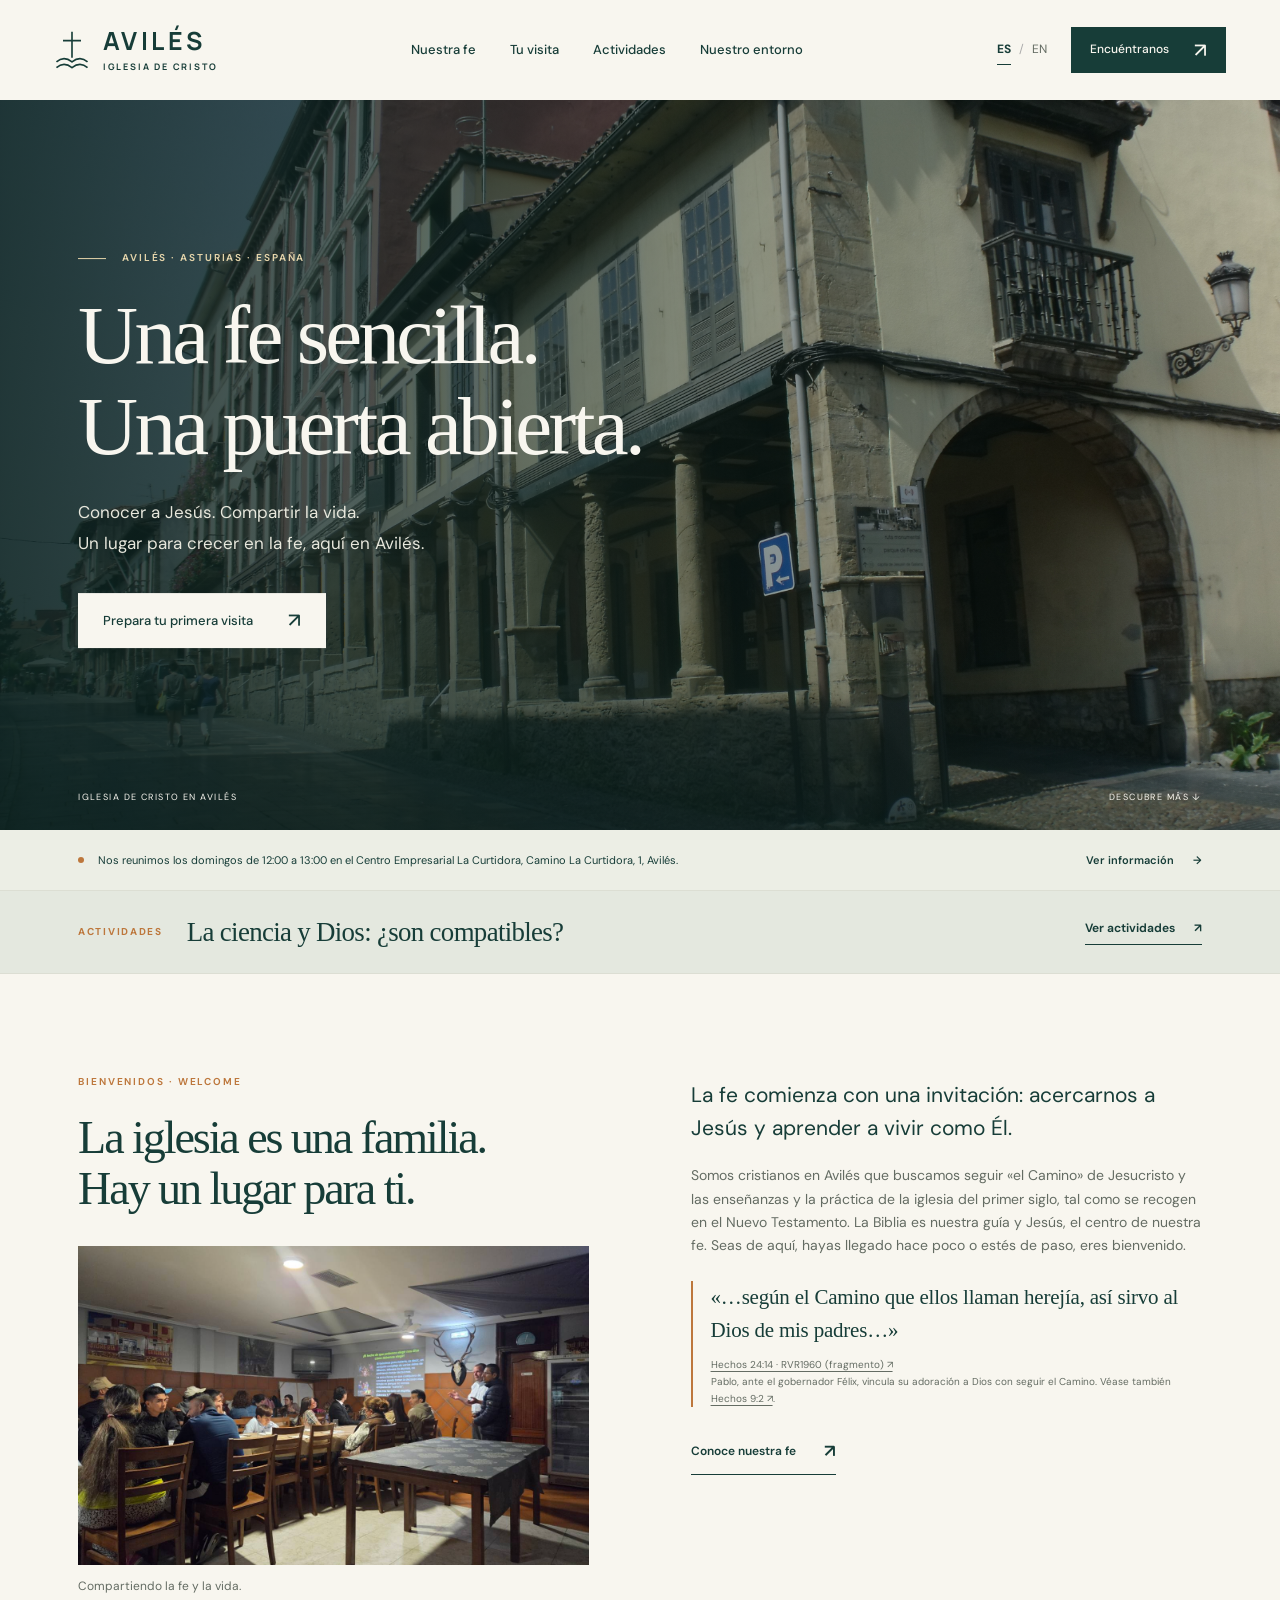
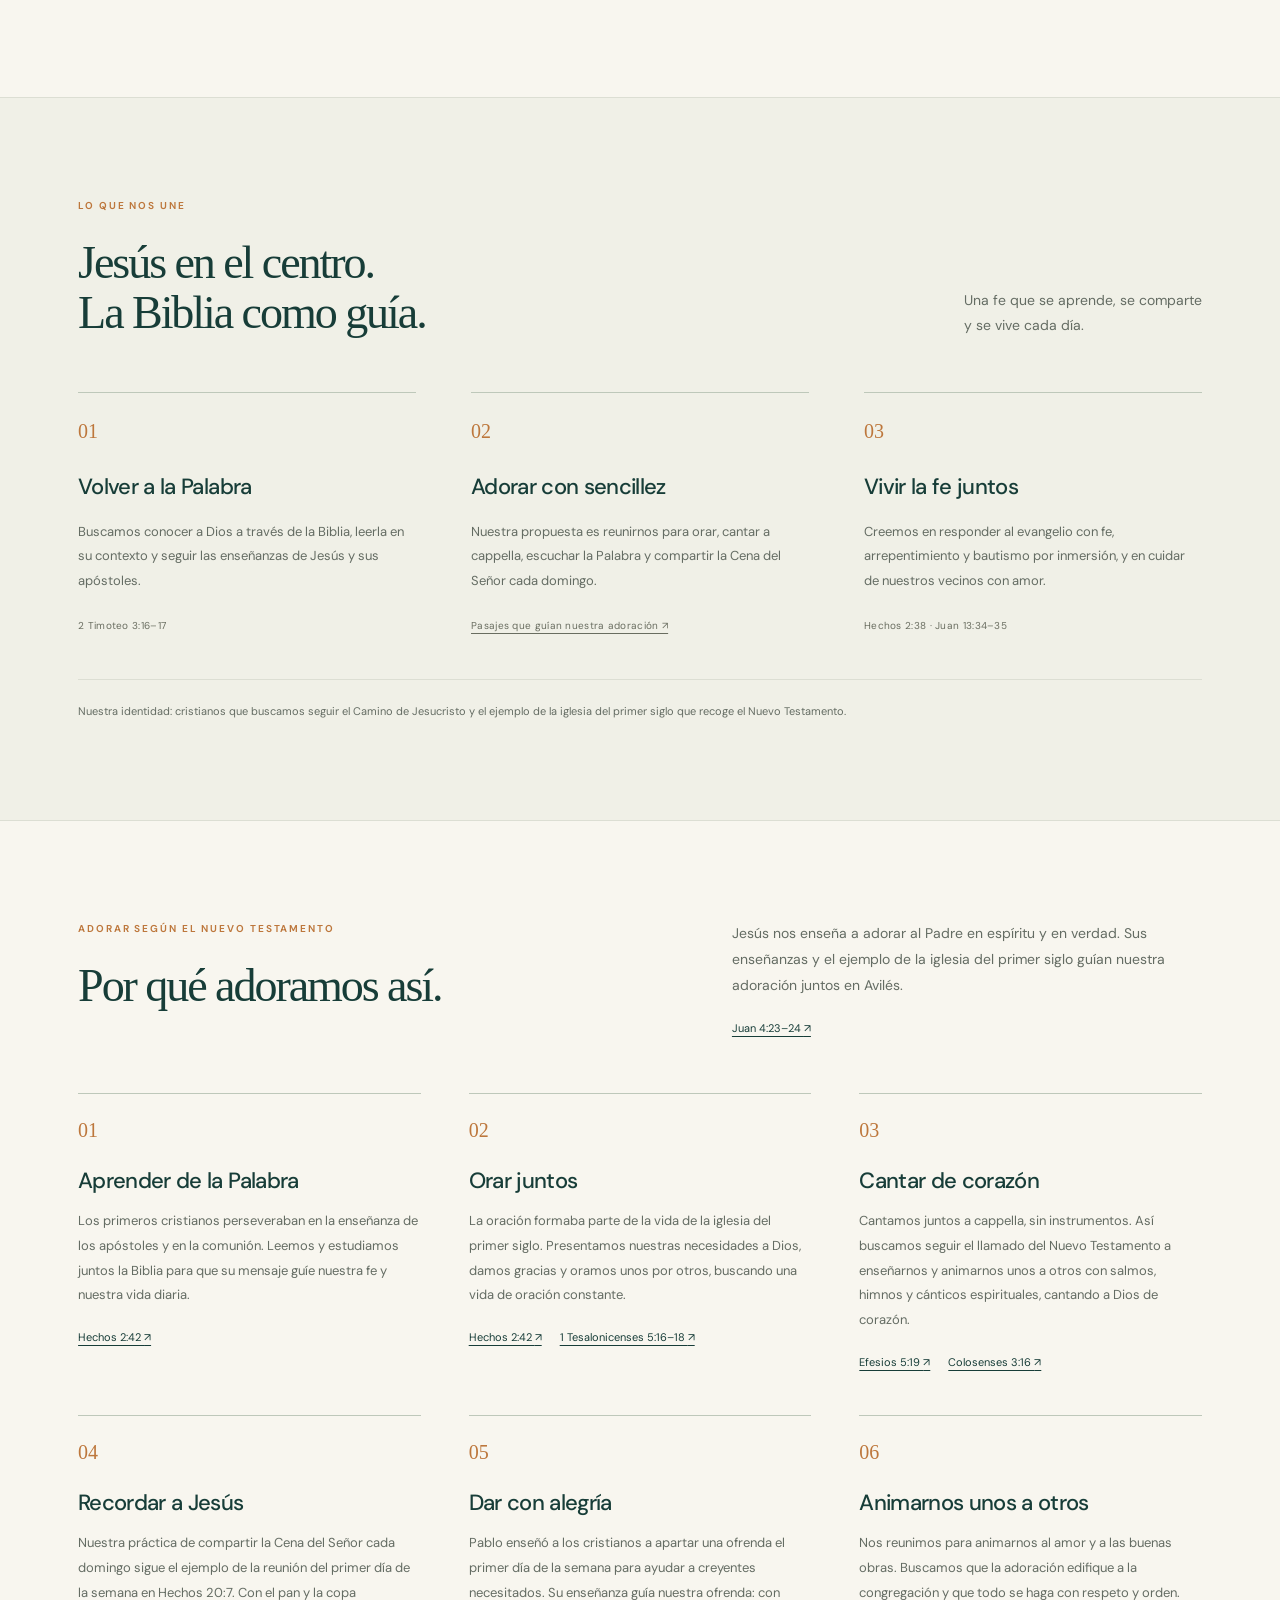
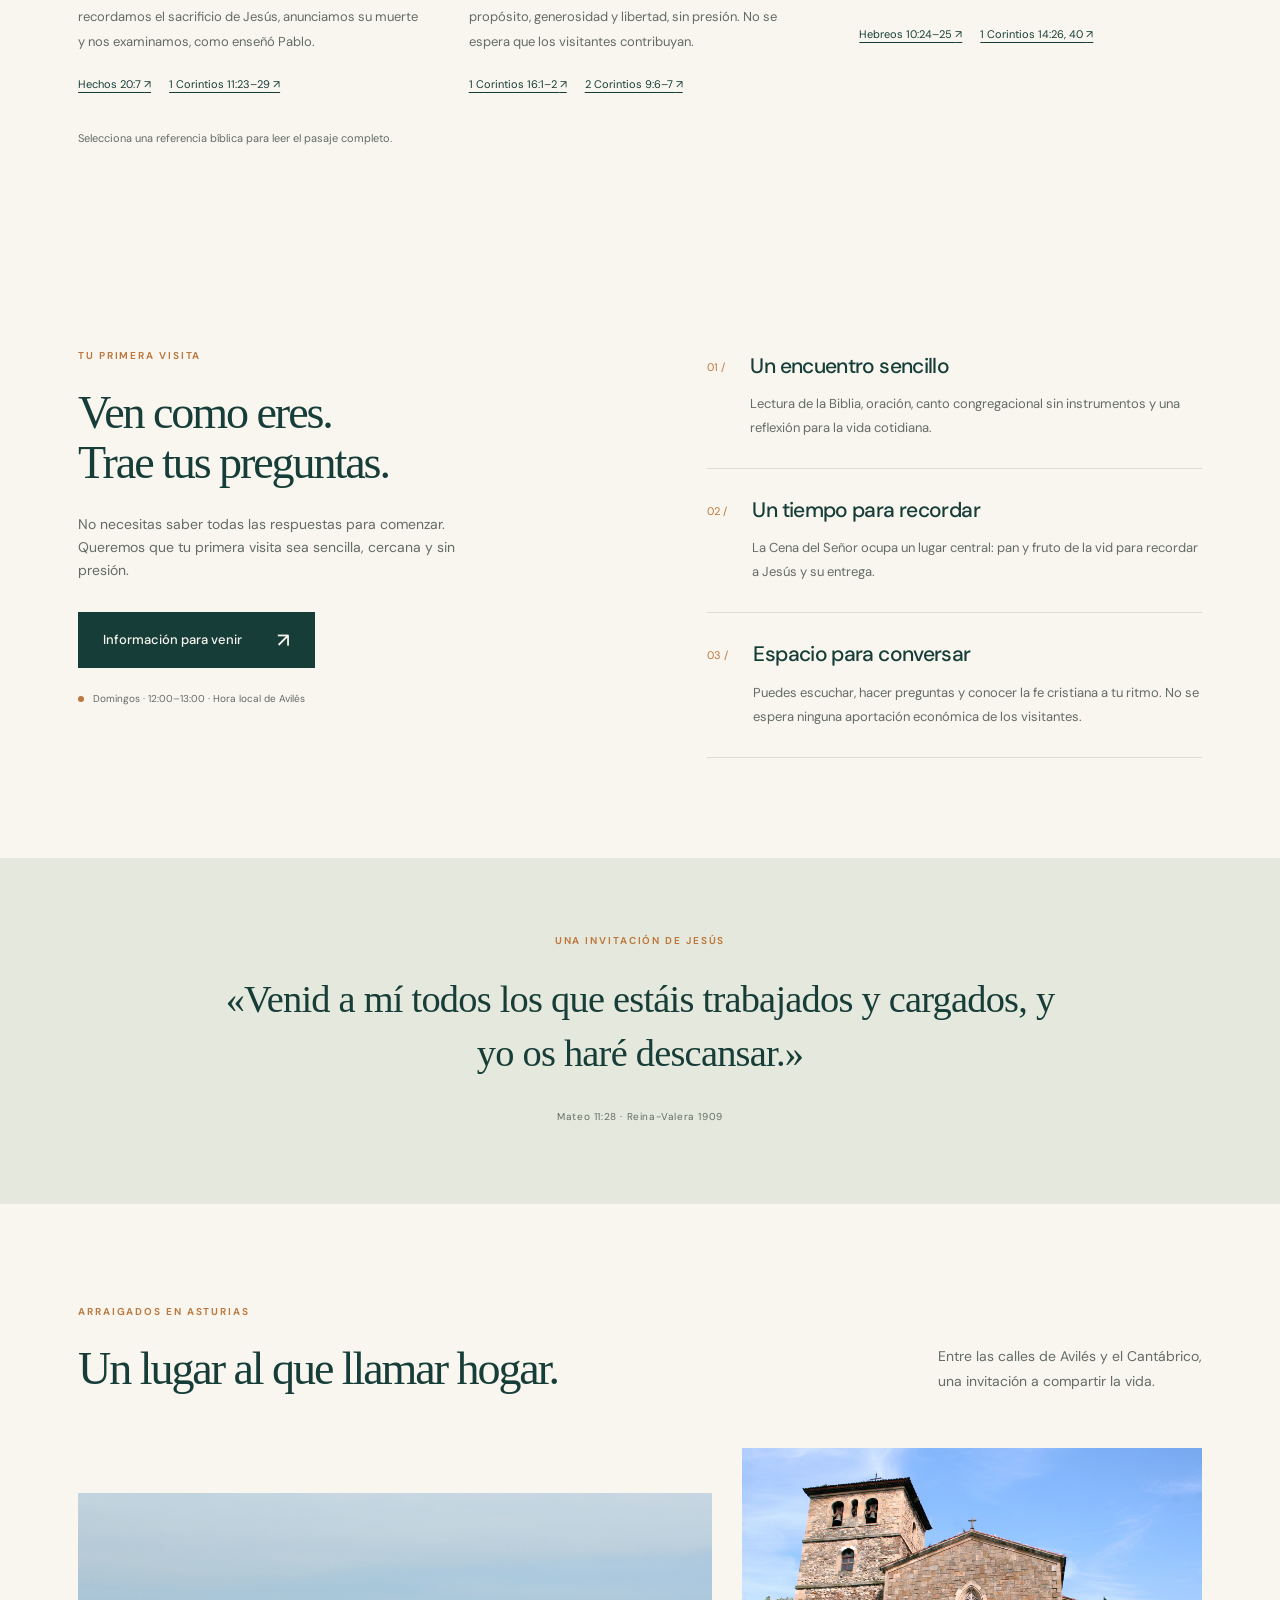
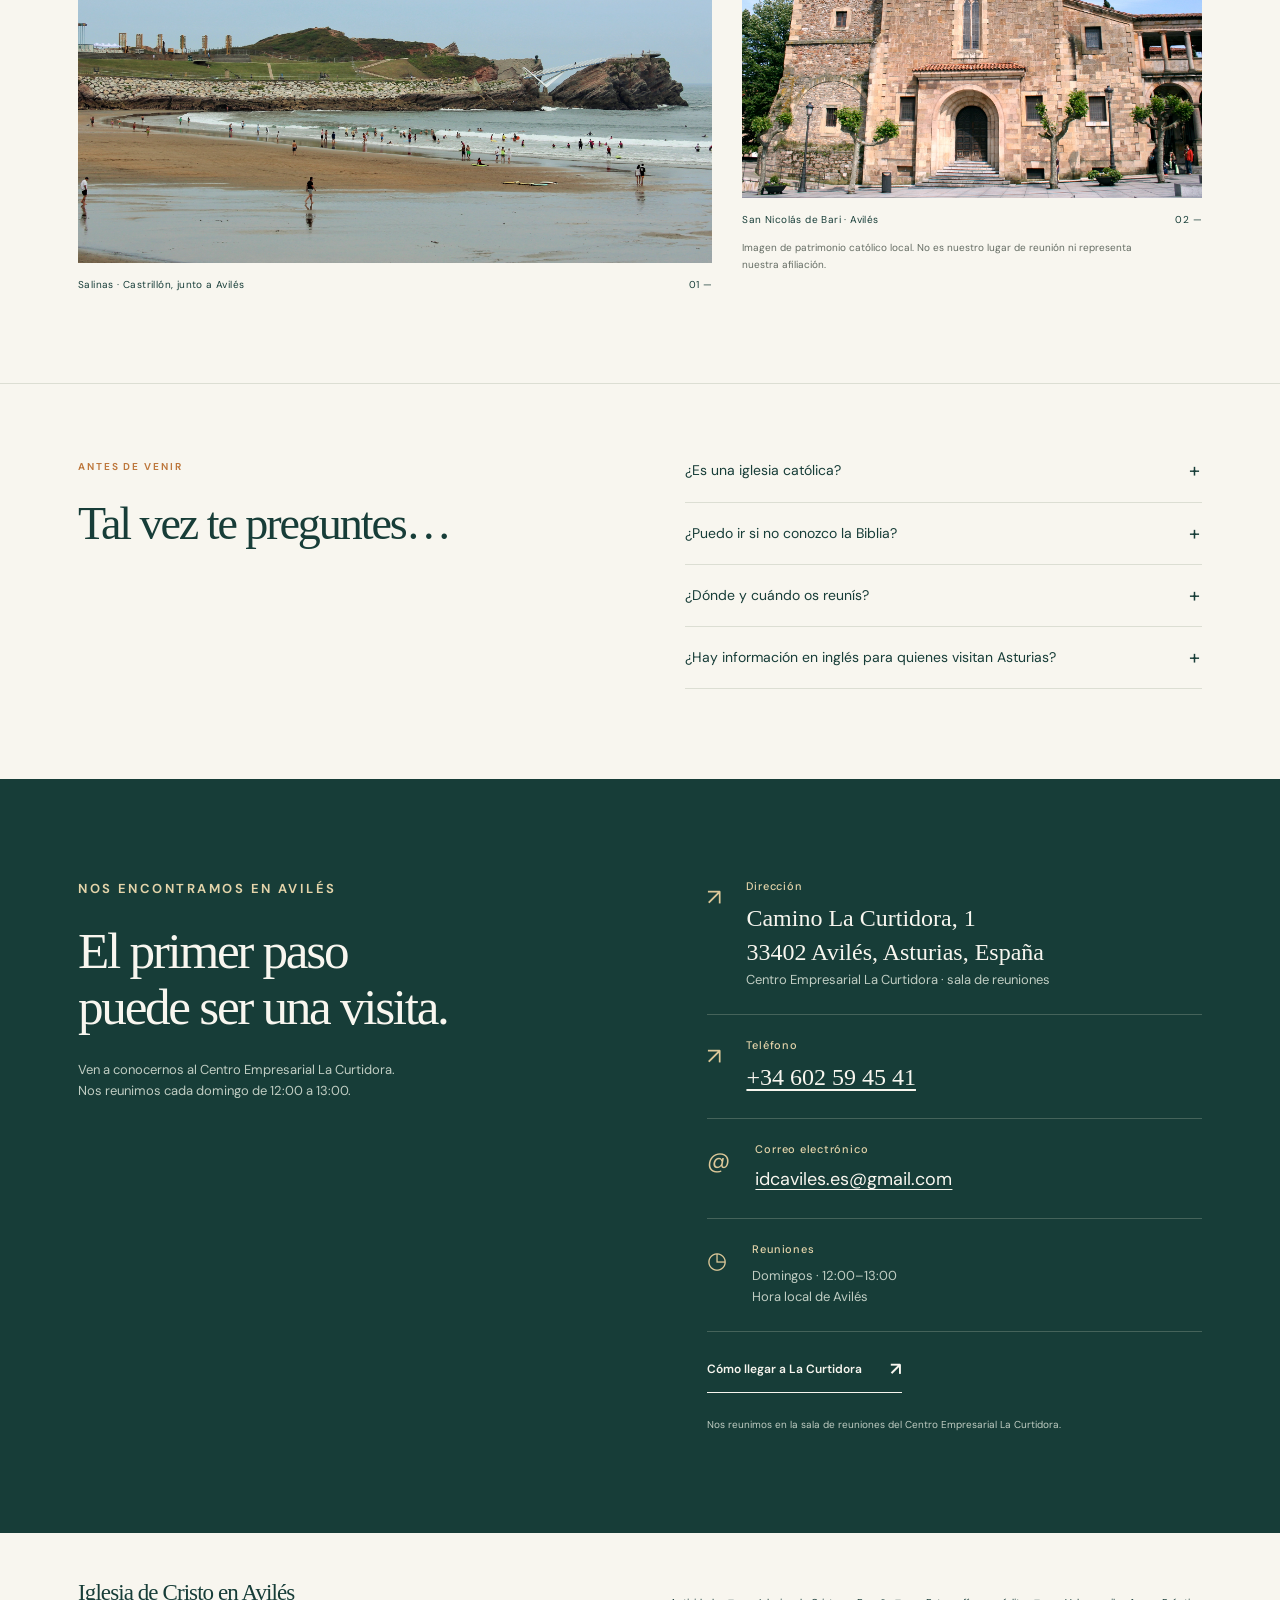
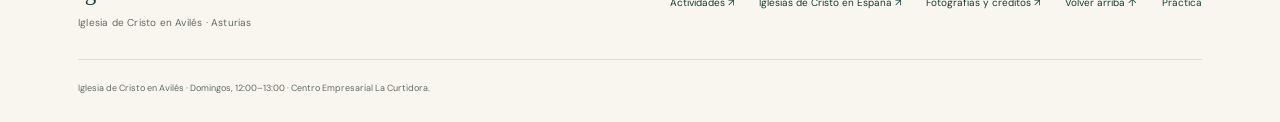
==== commit 97bddf49: "Move the practice link from navigation to page footers" ====
--- a/index.html
+++ b/index.html
@@ -12,7 +12,7 @@
 <a class="skip" href="#main" data-i18n="skip">Saltar al contenido</a>
 <header>
   <a class="brand" href="#inicio" aria-label="Iglesia de Cristo en Avilés"><svg viewBox="0 0 44 52" aria-hidden="true"><path d="M22 3v32M11 14h22M3 40q9-8 19 0 10-8 19 0M3 47q9-8 19 0 10-8 19 0"/></svg><span>AVILÉS<span class="brand-sub" data-i18n="brandSub">IGLESIA DE CRISTO</span></span></a>
-  <nav id="navigation" aria-label="Principal"><a href="#fe" data-i18n="navFaith">Nuestra fe</a><a href="#visita" data-i18n="navVisit">Tu visita</a><a href="activities.html" data-i18n="navActivities">Actividades</a><a href="practica.html" data-i18n="navPractice">Práctica</a><a href="#asturias" data-i18n="navPlace">Nuestro entorno</a></nav>
+  <nav id="navigation" aria-label="Principal"><a href="#fe" data-i18n="navFaith">Nuestra fe</a><a href="#visita" data-i18n="navVisit">Tu visita</a><a href="activities.html" data-i18n="navActivities">Actividades</a><a href="#asturias" data-i18n="navPlace">Nuestro entorno</a></nav>
   <div class="header-actions"><div class="languages" aria-label="Idioma / Language"><button type="button" data-lang="es" aria-pressed="true">ES</button><span>/</span><button type="button" data-lang="en" aria-pressed="false">EN</button></div><a class="button small" href="#contacto" data-i18n="contact">Encuéntranos <span>↗</span></a><button class="menu" type="button" aria-controls="navigation" aria-expanded="false" aria-label="Abrir menú">☰</button></div>
 </header>
 <main id="main">
@@ -42,5 +42,5 @@
 <section class="questions section"><div><p class="eyebrow" data-i18n="faqLabel">ANTES DE VENIR</p><h2 data-i18n="faqTitle">Tal vez te preguntes…</h2></div><div class="faq-list"><details><summary data-i18n="q1">¿Es una iglesia católica?</summary><p data-i18n="a1">Somos cristianos que buscamos seguir el Camino de Jesucristo y las enseñanzas y la práctica de la iglesia del primer siglo que recoge el Nuevo Testamento. Cada congregación es autónoma. Respetamos a nuestros vecinos de otras tradiciones y buscamos seguir el Nuevo Testamento.</p></details><details><summary data-i18n="q2">¿Puedo ir si no conozco la Biblia?</summary><p data-i18n="a2">Sí. No hace falta tener experiencia previa ni ser miembro. Queremos ofrecer un espacio para escuchar, aprender y hacer preguntas con respeto.</p></details><details><summary data-i18n="q3">¿Dónde y cuándo os reunís?</summary><p data-i18n="a3">Nos reunimos los domingos de 12:00 a 13:00 (hora local de Avilés) en la sala de reuniones del Centro Empresarial La Curtidora, Camino La Curtidora, 1, 33402 Avilés, Asturias. Puedes llamarnos al +34 602 59 45 41 o escribir a idcaviles.es@gmail.com. Las fotografías de iglesias históricas de la región no muestran nuestro lugar de reunión.</p></details><details><summary data-i18n="q4">¿Hay información en inglés para quienes visitan Asturias?</summary><p data-i18n="a4">Sí. Selecciona EN en la parte superior de esta página para ver la información en inglés. Ponte en contacto con nosotros para consultar el idioma de las reuniones y las posibilidades de interpretación.</p></details></div></section>
 <section class="contact section" id="contacto"><div><p class="eyebrow light" data-i18n="contactLabel">NOS ENCONTRAMOS EN AVILÉS</p><h2 data-i18n="contactTitle">El primer paso<br>puede ser una visita.</h2><p data-i18n="contactCopy">Ven a conocernos al Centro Empresarial La Curtidora.<br>Nos reunimos cada domingo de 12:00 a 13:00.</p></div><div class="contact-details"><div><span class="contact-icon">↗</span><div><h3 data-i18n="addressLabel">Dirección</h3><p class="contact-value" data-i18n="address">Camino La Curtidora, 1<br>33402 Avilés, Asturias, España</p><p data-i18n="meetingPlace">Centro Empresarial La Curtidora · sala de reuniones</p></div></div><div><span class="contact-icon">↗</span><div><h3 data-i18n="phoneLabel">Teléfono</h3><p class="contact-value" data-i18n="phone"><a href="tel:+34602594541">+34 602 59 45 41</a></p></div></div><div><span class="contact-icon">@</span><div><h3 data-i18n="emailLabel">Correo electrónico</h3><p class="contact-email" data-i18n="email"><a href="mailto:idcaviles.es@gmail.com">idcaviles.es@gmail.com</a></p></div></div><div><span class="contact-icon">◷</span><div><h3 data-i18n="scheduleLabel">Reuniones</h3><p data-i18n="schedule">Domingos · 12:00–13:00<br>Hora local de Avilés</p></div></div><a class="text-link" href="https://www.google.com/maps/search/?api=1&amp;query=Centro+Empresarial+La+Curtidora%2C+Camino+La+Curtidora+1%2C+33402+Avil%C3%A9s" target="_blank" rel="noopener noreferrer" data-i18n="map">Cómo llegar a La Curtidora <span>↗</span></a><p class="map-note" data-i18n="mapNote">Nos reunimos en la sala de reuniones del Centro Empresarial La Curtidora.</p></div></section>
 </main>
-<footer><a class="footer-brand" href="#inicio"><strong data-i18n="brandName" style="font-weight:inherit">Iglesia de Cristo en Avilés</strong><span data-i18n="footerSub">Iglesia de Cristo en Avilés · Asturias</span></a><div class="footer-links"><a href="activities.html" data-i18n="activitiesLink">Actividades ↗</a><a href="research.html" data-i18n="researchLink">Iglesias de Cristo en España ↗</a><a href="credits.html" data-i18n="creditsLink">Fotografías y créditos ↗</a><a href="#inicio" data-i18n="backTop">Volver arriba ↑</a></div><p data-i18n="footerNote">Iglesia de Cristo en Avilés · Domingos, 12:00–13:00 · Centro Empresarial La Curtidora.</p></footer>
+<footer><a class="footer-brand" href="#inicio"><strong data-i18n="brandName" style="font-weight:inherit">Iglesia de Cristo en Avilés</strong><span data-i18n="footerSub">Iglesia de Cristo en Avilés · Asturias</span></a><div class="footer-links"><a href="activities.html" data-i18n="activitiesLink">Actividades ↗</a><a href="research.html" data-i18n="researchLink">Iglesias de Cristo en España ↗</a><a href="credits.html" data-i18n="creditsLink">Fotografías y créditos ↗</a><a href="#inicio" data-i18n="backTop">Volver arriba ↑</a><a href="practica.html" data-i18n="navPractice">Práctica</a></div><p data-i18n="footerNote">Iglesia de Cristo en Avilés · Domingos, 12:00–13:00 · Centro Empresarial La Curtidora.</p></footer>
 </body></html>
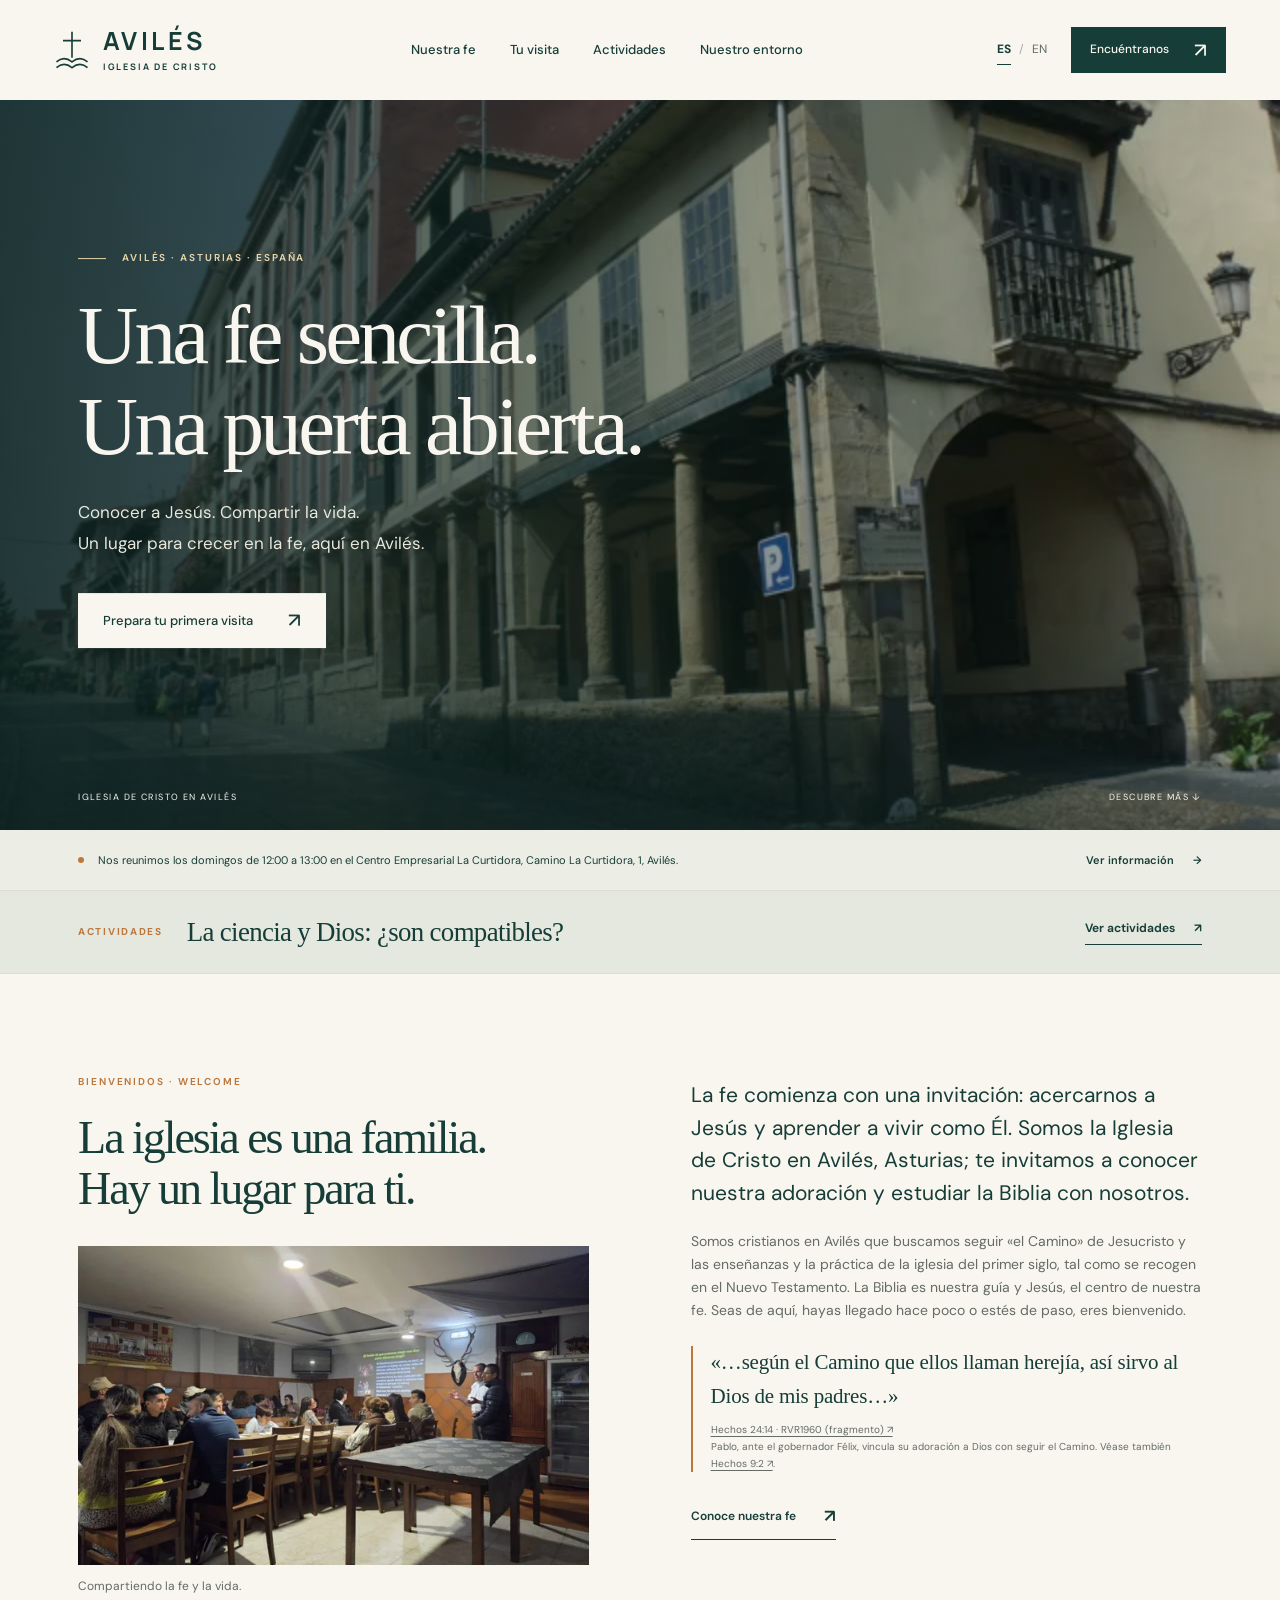
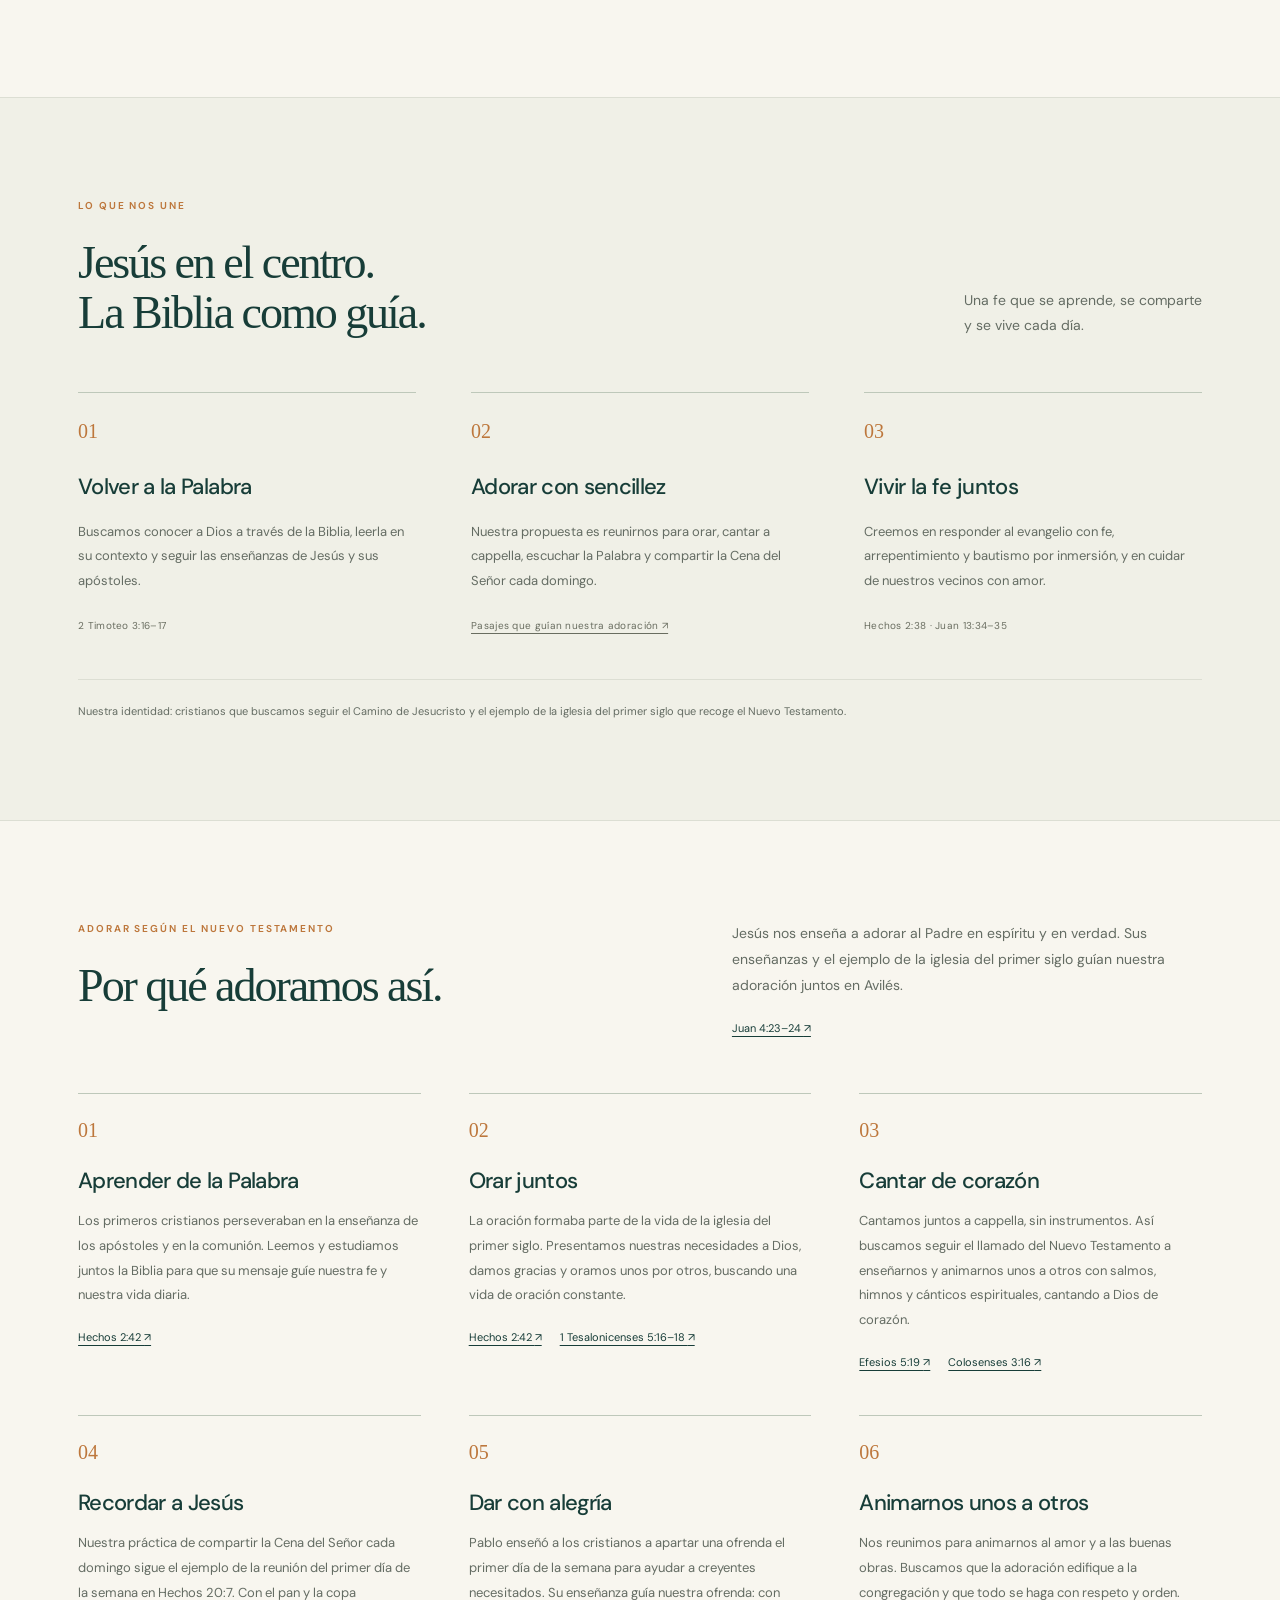
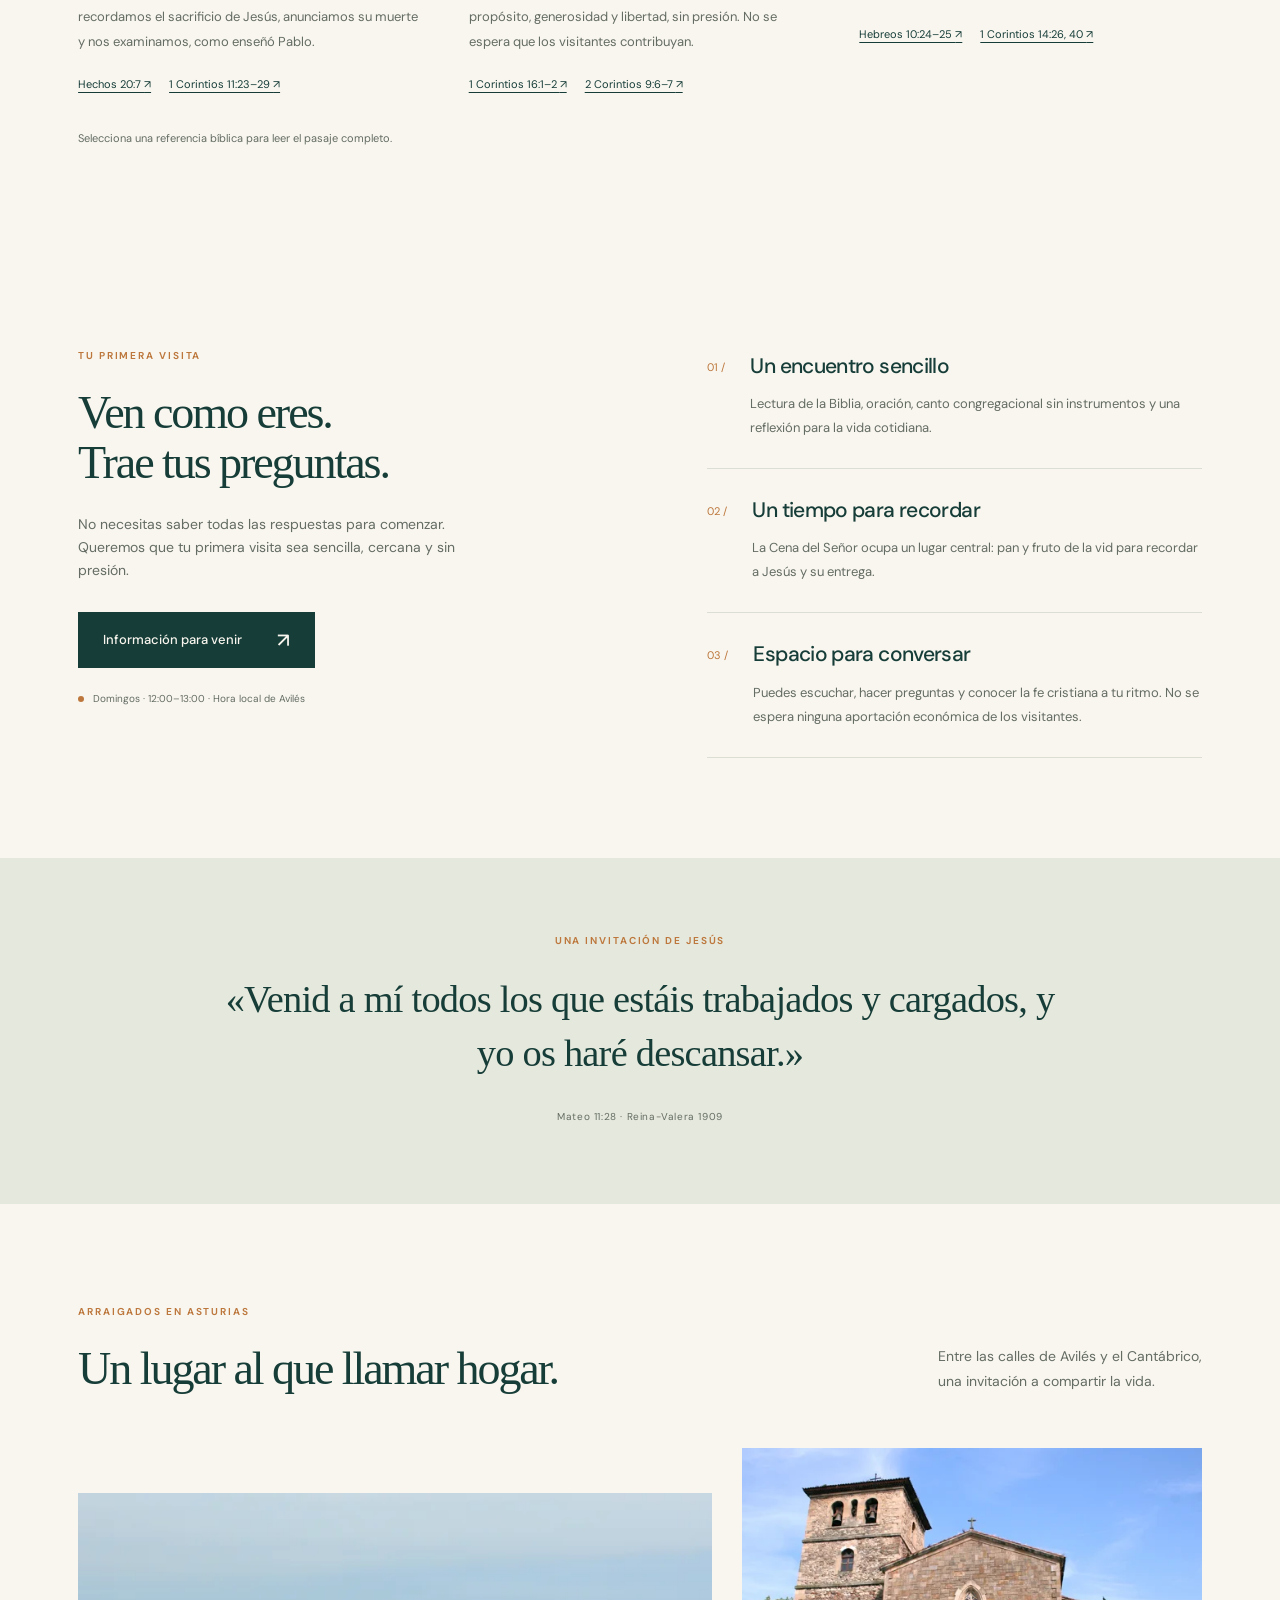
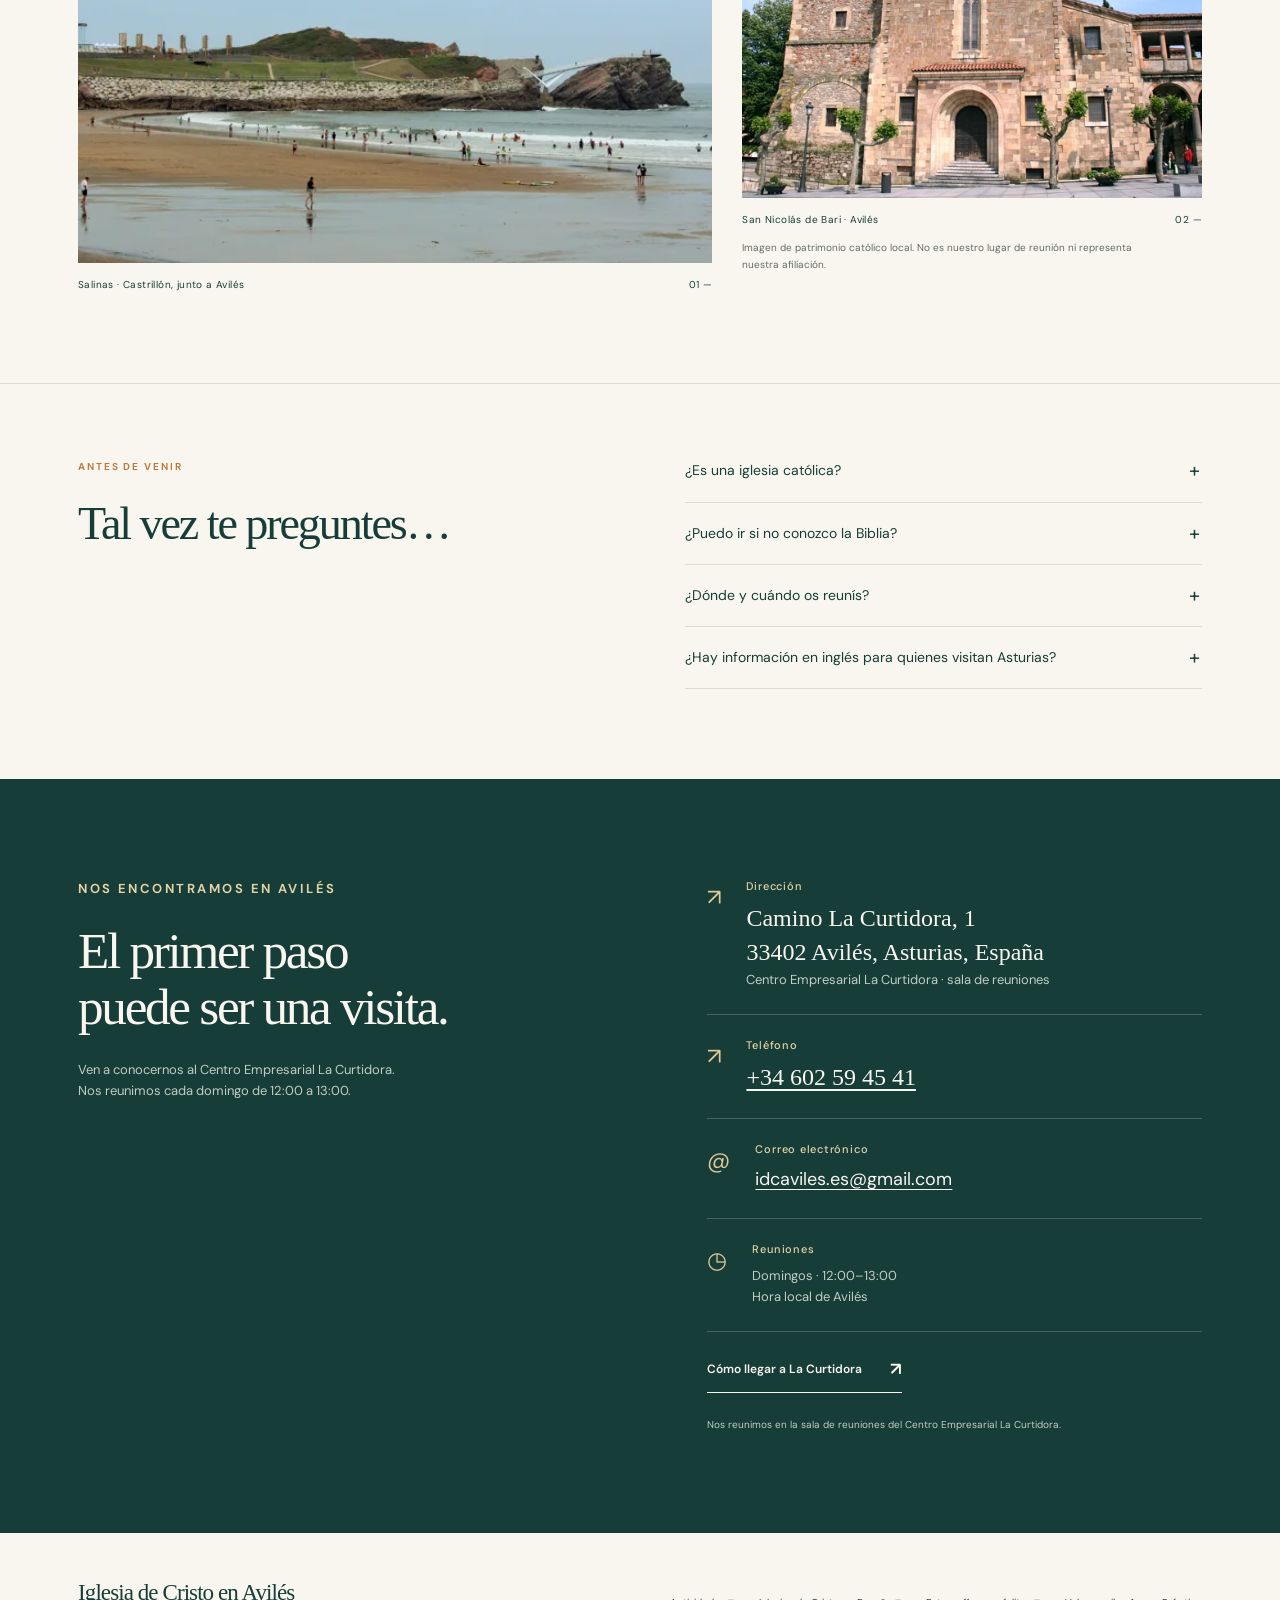
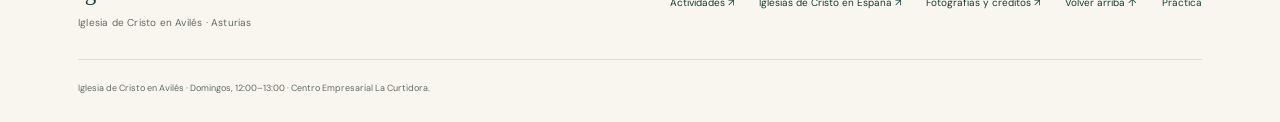
==== commit 74e97f71: "Improve bilingual church discovery and search metadata" ====
--- a/index.html
+++ b/index.html
@@ -1,46 +1,47 @@
-<!doctype html>
-<html lang="es">
-<head>
-  <meta charset="UTF-8"><meta name="viewport" content="width=device-width,initial-scale=1">
-  <title>Iglesia de Cristo en Avilés · Asturias, España</title>
-  <meta name="description" content="Iglesia de Cristo en Avilés, Asturias. Domingos de 12:00 a 13:00 en Centro Empresarial La Curtidora, Camino La Curtidora, 1. Contacta con nosotros y ven a conocernos.">
-  <meta name="theme-color" content="#173d38">
-  <link rel="icon" href="assets/mark.svg" type="image/svg+xml">
-  <link rel="stylesheet" href="styles.css?v=activities-3"><script src="app.js?v=practice-menu-1" defer></script>
-</head>
-<body>
-<a class="skip" href="#main" data-i18n="skip">Saltar al contenido</a>
-<header>
-  <a class="brand" href="#inicio" aria-label="Iglesia de Cristo en Avilés"><svg viewBox="0 0 44 52" aria-hidden="true"><path d="M22 3v32M11 14h22M3 40q9-8 19 0 10-8 19 0M3 47q9-8 19 0 10-8 19 0"/></svg><span>AVILÉS<span class="brand-sub" data-i18n="brandSub">IGLESIA DE CRISTO</span></span></a>
-  <nav id="navigation" aria-label="Principal"><a href="#fe" data-i18n="navFaith">Nuestra fe</a><a href="#visita" data-i18n="navVisit">Tu visita</a><a href="activities.html" data-i18n="navActivities">Actividades</a><a href="#asturias" data-i18n="navPlace">Nuestro entorno</a></nav>
-  <div class="header-actions"><div class="languages" aria-label="Idioma / Language"><button type="button" data-lang="es" aria-pressed="true">ES</button><span>/</span><button type="button" data-lang="en" aria-pressed="false">EN</button></div><a class="button small" href="#contacto" data-i18n="contact">Encuéntranos <span>↗</span></a><button class="menu" type="button" aria-controls="navigation" aria-expanded="false" aria-label="Abrir menú">☰</button></div>
-</header>
-<main id="main">
-<section class="hero" id="inicio">
-  <img class="hero-image" src="assets/aviles-galiana.jpg" alt="Soportales de la calle Galiana en el casco histórico de Avilés" fetchpriority="high" width="3648" height="2736">
-  <div class="hero-shade"></div>
-  <div class="hero-content"><p class="eyebrow light"><span></span> AVILÉS · ASTURIAS · ESPAÑA</p><h1 data-i18n="heroTitle">Una fe sencilla.<br>Una puerta abierta.</h1><p class="hero-copy" data-i18n="heroCopy">Conocer a Jesús. Compartir la vida.<br>Un lugar para crecer en la fe, aquí en Avilés.</p><a class="button cream" href="#visita" data-i18n="heroCta">Prepara tu primera visita <span>↗</span></a></div>
-  <div class="hero-bottom"><span data-i18n="heroIdentity">IGLESIA DE CRISTO EN AVILÉS</span><a href="#bienvenida" data-i18n="discover">DESCUBRE MÁS ↓</a></div>
-</section>
-<div class="notice"><span class="dot"></span><p data-i18n="notice">Nos reunimos los domingos de 12:00 a 13:00 en el Centro Empresarial La Curtidora, Camino La Curtidora, 1, Avilés.</p><a href="#contacto" data-i18n="noticeLink">Ver información <span>→</span></a></div>
-<aside class="conference-banner" aria-label="Actividades"><span class="conference-banner-label" data-i18n="activitiesBannerLabel">ACTIVIDADES</span><strong data-i18n="conferenceBannerTitle">La ciencia y Dios: ¿son compatibles?</strong><a href="activities.html" data-i18n="activitiesBannerLink">Ver actividades <span aria-hidden="true">↗</span></a></aside>
-<section class="welcome section" id="bienvenida"><div><p class="eyebrow" data-i18n="welcomeLabel">BIENVENIDOS · WELCOME</p><h2 data-i18n="welcomeTitle">La iglesia es una familia.<br>Hay un lugar para ti.</h2><figure class="welcome-photo"><img src="assets/community-gathering.jpg" alt="Personas reunidas alrededor de mesas durante una charla" width="1280" height="960" loading="lazy"><figcaption data-i18n="communityCaption">Compartiendo la fe y la vida.</figcaption></figure></div><div class="welcome-copy"><p class="lead" data-i18n="welcomeCopy">La fe comienza con una invitación: acercarnos a Jesús y aprender a vivir como Él.</p><p data-i18n="welcomeMore">Somos cristianos en Avilés que buscamos seguir «el Camino» de Jesucristo y las enseñanzas y la práctica de la iglesia del primer siglo, tal como se recogen en el Nuevo Testamento. La Biblia es nuestra guía y Jesús, el centro de nuestra fe. Seas de aquí, hayas llegado hace poco o estés de paso, eres bienvenido.</p><div class="way-scripture" data-i18n="wayScripture"><blockquote>«…según el Camino que ellos llaman herejía, así sirvo al Dios de mis padres…»</blockquote><p><a href="https://www.biblegateway.com/passage/?search=Hechos+24%3A14&amp;version=RVR1960" target="_blank" rel="noopener noreferrer">Hechos 24:14 · RVR1960 (fragmento) ↗</a></p><p>Pablo, ante el gobernador Félix, vincula su adoración a Dios con seguir el Camino. Véase también <a href="https://www.biblegateway.com/passage/?search=Hechos+9%3A2&amp;version=RVR1960" target="_blank" rel="noopener noreferrer">Hechos 9:2 ↗</a>.</p></div><a class="text-link" href="#fe" data-i18n="welcomeLink">Conoce nuestra fe <span>↗</span></a></div></section>
-<section class="faith section" id="fe"><div class="section-heading"><div><p class="eyebrow" data-i18n="faithLabel">LO QUE NOS UNE</p><h2 data-i18n="faithTitle">Jesús en el centro.<br>La Biblia como guía.</h2></div><p data-i18n="faithIntro">Una fe que se aprende, se comparte<br>y se vive cada día.</p></div><div class="beliefs"><article><span class="number">01</span><h3 data-i18n="belief1Title">Volver a la Palabra</h3><p data-i18n="belief1">Buscamos conocer a Dios a través de la Biblia, leerla en su contexto y seguir las enseñanzas de Jesús y sus apóstoles.</p><span class="reference">2 Timoteo 3:16–17</span></article><article><span class="number">02</span><h3 data-i18n="belief2Title">Adorar con sencillez</h3><p data-i18n="belief2">Nuestra propuesta es reunirnos para orar, cantar a cappella, escuchar la Palabra y compartir la Cena del Señor cada domingo.</p><a class="reference worship-jump" href="#adoracion" data-i18n="worshipJump">Pasajes que guían nuestra adoración ↗</a></article><article><span class="number">03</span><h3 data-i18n="belief3Title">Vivir la fe juntos</h3><p data-i18n="belief3">Creemos en responder al evangelio con fe, arrepentimiento y bautismo por inmersión, y en cuidar de nuestros vecinos con amor.</p><span class="reference">Hechos 2:38 · Juan 13:34–35</span></article></div><p class="identity-note" data-i18n="identityNote">Nuestra identidad: cristianos que buscamos seguir el Camino de Jesucristo y el ejemplo de la iglesia del primer siglo que recoge el Nuevo Testamento.</p></section>
-<section class="worship section" id="adoracion" aria-labelledby="worship-title">
-<div class="section-heading"><div><p class="eyebrow" data-i18n="worshipLabel">ADORAR SEGÚN EL NUEVO TESTAMENTO</p><h2 id="worship-title" data-i18n="worshipTitle">Por qué adoramos así.</h2></div><div class="worship-intro"><p data-i18n="worshipIntro">Jesús nos enseña a adorar al Padre en espíritu y en verdad. Sus enseñanzas y el ejemplo de la iglesia del primer siglo guían nuestra adoración juntos en Avilés.</p><p class="worship-references" data-i18n="worshipIntroRef"><a href="https://www.biblegateway.com/passage/?search=Juan+4%3A23-24&amp;version=RVR1960" target="_blank" rel="noopener noreferrer">Juan 4:23–24 <span aria-hidden="true">↗</span></a></p></div></div>
-<div class="worship-grid">
-<article><span class="number" aria-hidden="true">01</span><h3 data-i18n="worship1Title">Aprender de la Palabra</h3><p data-i18n="worship1Body">Los primeros cristianos perseveraban en la enseñanza de los apóstoles y en la comunión. Leemos y estudiamos juntos la Biblia para que su mensaje guíe nuestra fe y nuestra vida diaria.</p><p class="worship-references" data-i18n="worship1Refs"><a href="https://www.biblegateway.com/passage/?search=Hechos+2%3A42&amp;version=RVR1960" target="_blank" rel="noopener noreferrer">Hechos 2:42 <span aria-hidden="true">↗</span></a></p></article>
-<article><span class="number" aria-hidden="true">02</span><h3 data-i18n="worship2Title">Orar juntos</h3><p data-i18n="worship2Body">La oración formaba parte de la vida de la iglesia del primer siglo. Presentamos nuestras necesidades a Dios, damos gracias y oramos unos por otros, buscando una vida de oración constante.</p><p class="worship-references" data-i18n="worship2Refs"><a href="https://www.biblegateway.com/passage/?search=Hechos+2%3A42&amp;version=RVR1960" target="_blank" rel="noopener noreferrer">Hechos 2:42 <span aria-hidden="true">↗</span></a> <a href="https://www.biblegateway.com/passage/?search=1+Tesalonicenses+5%3A16-18&amp;version=RVR1960" target="_blank" rel="noopener noreferrer">1 Tesalonicenses 5:16–18 <span aria-hidden="true">↗</span></a></p></article>
-<article><span class="number" aria-hidden="true">03</span><h3 data-i18n="worship3Title">Cantar de corazón</h3><p data-i18n="worship3Body">Cantamos juntos a cappella, sin instrumentos. Así buscamos seguir el llamado del Nuevo Testamento a enseñarnos y animarnos unos a otros con salmos, himnos y cánticos espirituales, cantando a Dios de corazón.</p><p class="worship-references" data-i18n="worship3Refs"><a href="https://www.biblegateway.com/passage/?search=Efesios+5%3A19&amp;version=RVR1960" target="_blank" rel="noopener noreferrer">Efesios 5:19 <span aria-hidden="true">↗</span></a> <a href="https://www.biblegateway.com/passage/?search=Colosenses+3%3A16&amp;version=RVR1960" target="_blank" rel="noopener noreferrer">Colosenses 3:16 <span aria-hidden="true">↗</span></a></p></article>
-<article><span class="number" aria-hidden="true">04</span><h3 data-i18n="worship4Title">Recordar a Jesús</h3><p data-i18n="worship4Body">Nuestra práctica de compartir la Cena del Señor cada domingo sigue el ejemplo de la reunión del primer día de la semana en Hechos 20:7. Con el pan y la copa recordamos el sacrificio de Jesús, anunciamos su muerte y nos examinamos, como enseñó Pablo.</p><p class="worship-references" data-i18n="worship4Refs"><a href="https://www.biblegateway.com/passage/?search=Hechos+20%3A7&amp;version=RVR1960" target="_blank" rel="noopener noreferrer">Hechos 20:7 <span aria-hidden="true">↗</span></a> <a href="https://www.biblegateway.com/passage/?search=1+Corintios+11%3A23-29&amp;version=RVR1960" target="_blank" rel="noopener noreferrer">1 Corintios 11:23–29 <span aria-hidden="true">↗</span></a></p></article>
-<article><span class="number" aria-hidden="true">05</span><h3 data-i18n="worship5Title">Dar con alegría</h3><p data-i18n="worship5Body">Pablo enseñó a los cristianos a apartar una ofrenda el primer día de la semana para ayudar a creyentes necesitados. Su enseñanza guía nuestra ofrenda: con propósito, generosidad y libertad, sin presión. No se espera que los visitantes contribuyan.</p><p class="worship-references" data-i18n="worship5Refs"><a href="https://www.biblegateway.com/passage/?search=1+Corintios+16%3A1-2&amp;version=RVR1960" target="_blank" rel="noopener noreferrer">1 Corintios 16:1–2 <span aria-hidden="true">↗</span></a> <a href="https://www.biblegateway.com/passage/?search=2+Corintios+9%3A6-7&amp;version=RVR1960" target="_blank" rel="noopener noreferrer">2 Corintios 9:6–7 <span aria-hidden="true">↗</span></a></p></article>
-<article><span class="number" aria-hidden="true">06</span><h3 data-i18n="worship6Title">Animarnos unos a otros</h3><p data-i18n="worship6Body">Nos reunimos para animarnos al amor y a las buenas obras. Buscamos que la adoración edifique a la congregación y que todo se haga con respeto y orden.</p><p class="worship-references" data-i18n="worship6Refs"><a href="https://www.biblegateway.com/passage/?search=Hebreos+10%3A24-25&amp;version=RVR1960" target="_blank" rel="noopener noreferrer">Hebreos 10:24–25 <span aria-hidden="true">↗</span></a> <a href="https://www.biblegateway.com/passage/?search=1+Corintios+14%3A26%2C+40&amp;version=RVR1960" target="_blank" rel="noopener noreferrer">1 Corintios 14:26, 40 <span aria-hidden="true">↗</span></a></p></article>
-</div><p class="worship-read" data-i18n="worshipRead">Selecciona una referencia bíblica para leer el pasaje completo.</p></section>
-<section class="visit section" id="visita"><div class="visit-intro"><p class="eyebrow" data-i18n="visitLabel">TU PRIMERA VISITA</p><h2 data-i18n="visitTitle">Ven como eres.<br>Trae tus preguntas.</h2><p data-i18n="visitCopy">No necesitas saber todas las respuestas para comenzar. Queremos que tu primera visita sea sencilla, cercana y sin presión.</p><a class="button" href="#contacto" data-i18n="visitCta">Información para venir <span>↗</span></a><div class="pending"><span class="dot"></span><span data-i18n="visitPending">Domingos · 12:00–13:00 · Hora local de Avilés</span></div></div><div class="visit-list"><article><span>01 /</span><div><h3 data-i18n="expect1Title">Un encuentro sencillo</h3><p data-i18n="expect1">Lectura de la Biblia, oración, canto congregacional sin instrumentos y una reflexión para la vida cotidiana.</p></div></article><article><span>02 /</span><div><h3 data-i18n="expect2Title">Un tiempo para recordar</h3><p data-i18n="expect2">La Cena del Señor ocupa un lugar central: pan y fruto de la vid para recordar a Jesús y su entrega.</p></div></article><article><span>03 /</span><div><h3 data-i18n="expect3Title">Espacio para conversar</h3><p data-i18n="expect3">Puedes escuchar, hacer preguntas y conocer la fe cristiana a tu ritmo. No se espera ninguna aportación económica de los visitantes.</p></div></article></div></section>
-<section class="scripture"><span class="eyebrow" data-i18n="scriptureLabel">UNA INVITACIÓN DE JESÚS</span><blockquote data-i18n="scripture">«Venid a mí todos los que estáis trabajados y cargados, y yo os haré descansar.»</blockquote><cite data-i18n="scriptureRef">Mateo 11:28 · Reina-Valera 1909</cite></section>
-<section class="region section" id="asturias"><div class="section-heading"><div><p class="eyebrow" data-i18n="regionLabel">ARRAIGADOS EN ASTURIAS</p><h2 data-i18n="regionTitle">Un lugar al que llamar hogar.</h2></div><p data-i18n="regionIntro">Entre las calles de Avilés y el Cantábrico,<br>una invitación a compartir la vida.</p></div><div class="region-grid"><figure class="coast-photo"><img src="assets/salinas-coast.jpg" alt="La Peñona, playa de Salinas, Castrillón, cerca de Avilés" loading="lazy" width="5184" height="2723"><figcaption><span data-i18n="coastCaption">Salinas · Castrillón, junto a Avilés</span><span>01 —</span></figcaption></figure><figure class="heritage-photo"><img src="assets/aviles-san-nicolas-heritage.jpg" alt="San Nicolás de Bari, iglesia católica histórica de Avilés" loading="lazy" width="1999" height="1333"><figcaption><span data-i18n="heritageCaption">San Nicolás de Bari · Avilés</span><span>02 —</span></figcaption><p class="image-note" data-i18n="heritageNote">Imagen de patrimonio católico local. No es nuestro lugar de reunión ni representa nuestra afiliación.</p></figure></div></section>
-<section class="questions section"><div><p class="eyebrow" data-i18n="faqLabel">ANTES DE VENIR</p><h2 data-i18n="faqTitle">Tal vez te preguntes…</h2></div><div class="faq-list"><details><summary data-i18n="q1">¿Es una iglesia católica?</summary><p data-i18n="a1">Somos cristianos que buscamos seguir el Camino de Jesucristo y las enseñanzas y la práctica de la iglesia del primer siglo que recoge el Nuevo Testamento. Cada congregación es autónoma. Respetamos a nuestros vecinos de otras tradiciones y buscamos seguir el Nuevo Testamento.</p></details><details><summary data-i18n="q2">¿Puedo ir si no conozco la Biblia?</summary><p data-i18n="a2">Sí. No hace falta tener experiencia previa ni ser miembro. Queremos ofrecer un espacio para escuchar, aprender y hacer preguntas con respeto.</p></details><details><summary data-i18n="q3">¿Dónde y cuándo os reunís?</summary><p data-i18n="a3">Nos reunimos los domingos de 12:00 a 13:00 (hora local de Avilés) en la sala de reuniones del Centro Empresarial La Curtidora, Camino La Curtidora, 1, 33402 Avilés, Asturias. Puedes llamarnos al +34 602 59 45 41 o escribir a idcaviles.es@gmail.com. Las fotografías de iglesias históricas de la región no muestran nuestro lugar de reunión.</p></details><details><summary data-i18n="q4">¿Hay información en inglés para quienes visitan Asturias?</summary><p data-i18n="a4">Sí. Selecciona EN en la parte superior de esta página para ver la información en inglés. Ponte en contacto con nosotros para consultar el idioma de las reuniones y las posibilidades de interpretación.</p></details></div></section>
-<section class="contact section" id="contacto"><div><p class="eyebrow light" data-i18n="contactLabel">NOS ENCONTRAMOS EN AVILÉS</p><h2 data-i18n="contactTitle">El primer paso<br>puede ser una visita.</h2><p data-i18n="contactCopy">Ven a conocernos al Centro Empresarial La Curtidora.<br>Nos reunimos cada domingo de 12:00 a 13:00.</p></div><div class="contact-details"><div><span class="contact-icon">↗</span><div><h3 data-i18n="addressLabel">Dirección</h3><p class="contact-value" data-i18n="address">Camino La Curtidora, 1<br>33402 Avilés, Asturias, España</p><p data-i18n="meetingPlace">Centro Empresarial La Curtidora · sala de reuniones</p></div></div><div><span class="contact-icon">↗</span><div><h3 data-i18n="phoneLabel">Teléfono</h3><p class="contact-value" data-i18n="phone"><a href="tel:+34602594541">+34 602 59 45 41</a></p></div></div><div><span class="contact-icon">@</span><div><h3 data-i18n="emailLabel">Correo electrónico</h3><p class="contact-email" data-i18n="email"><a href="mailto:idcaviles.es@gmail.com">idcaviles.es@gmail.com</a></p></div></div><div><span class="contact-icon">◷</span><div><h3 data-i18n="scheduleLabel">Reuniones</h3><p data-i18n="schedule">Domingos · 12:00–13:00<br>Hora local de Avilés</p></div></div><a class="text-link" href="https://www.google.com/maps/search/?api=1&amp;query=Centro+Empresarial+La+Curtidora%2C+Camino+La+Curtidora+1%2C+33402+Avil%C3%A9s" target="_blank" rel="noopener noreferrer" data-i18n="map">Cómo llegar a La Curtidora <span>↗</span></a><p class="map-note" data-i18n="mapNote">Nos reunimos en la sala de reuniones del Centro Empresarial La Curtidora.</p></div></section>
-</main>
-<footer><a class="footer-brand" href="#inicio"><strong data-i18n="brandName" style="font-weight:inherit">Iglesia de Cristo en Avilés</strong><span data-i18n="footerSub">Iglesia de Cristo en Avilés · Asturias</span></a><div class="footer-links"><a href="activities.html" data-i18n="activitiesLink">Actividades ↗</a><a href="research.html" data-i18n="researchLink">Iglesias de Cristo en España ↗</a><a href="credits.html" data-i18n="creditsLink">Fotografías y créditos ↗</a><a href="#inicio" data-i18n="backTop">Volver arriba ↑</a><a href="practica.html" data-i18n="navPractice">Práctica</a></div><p data-i18n="footerNote">Iglesia de Cristo en Avilés · Domingos, 12:00–13:00 · Centro Empresarial La Curtidora.</p></footer>
-</body></html>
+<!DOCTYPE html>
+
+<html lang="es">
+<head>
+<meta charset="utf-8"/><meta content="width=device-width,initial-scale=1" name="viewport"/>
+<title>Iglesia de Cristo en Avilés, Asturias | Domingos 12:00–13:00</title>
+<meta content="Iglesia de Cristo en Avilés, Asturias. Culto los domingos de 12:00 a 13:00 en Centro Empresarial La Curtidora, Camino La Curtidora, 1. Ven a conocernos." name="description"/>
+<meta content="#173d38" name="theme-color"/>
+<link href="assets/mark.svg" rel="icon" type="image/svg+xml"/>
+<link href="styles.css?v=seo-20261025" rel="stylesheet"/><script defer="" src="app.js?v=seo-20261025"></script>
+<meta content="index,follow,max-image-preview:large" name="robots"/><link href="https://idc-aviles-asturias.org/" rel="canonical"/><link href="https://idc-aviles-asturias.org/" hreflang="es" rel="alternate"/><link href="https://idc-aviles-asturias.org/en/" hreflang="en" rel="alternate"/><link href="https://idc-aviles-asturias.org/" hreflang="x-default" rel="alternate"/><meta content="website" property="og:type"/><meta content="Iglesia de Cristo en Avilés" property="og:site_name"/><meta content="Iglesia de Cristo en Avilés, Asturias | Domingos 12:00–13:00" property="og:title"/><meta content="Iglesia de Cristo en Avilés, Asturias. Culto los domingos de 12:00 a 13:00 en Centro Empresarial La Curtidora, Camino La Curtidora, 1. Ven a conocernos." property="og:description"/><meta content="https://idc-aviles-asturias.org/" property="og:url"/><meta content="https://idc-aviles-asturias.org/assets/community-gathering.jpg" property="og:image"/><meta content="es_ES" property="og:locale"/><meta content="en_GB" property="og:locale:alternate"/><script type="application/ld+json">{"@context": "https://schema.org", "@type": ["Church", "Organization"], "@id": "https://idc-aviles-asturias.org/#church", "url": "https://idc-aviles-asturias.org/", "name": "Iglesia de Cristo en Avilés", "alternateName": "Avilés Church of Christ", "telephone": "+34602594541", "address": {"@type": "PostalAddress", "streetAddress": "Camino La Curtidora, 1", "addressLocality": "Avilés", "addressRegion": "Asturias", "addressCountry": "ES", "postalCode": "33402"}, "description": "Iglesia de Cristo en Avilés, Asturias. Culto los domingos de 12:00 a 13:00 en Centro Empresarial La Curtidora, Camino La Curtidora, 1. Ven a conocernos. Reuniones dominicales de 12:00 a 13:00, hora de Avilés.", "email": "idcaviles.es@gmail.com", "image": "https://idc-aviles-asturias.org/assets/community-gathering.jpg"}</script><script type="application/ld+json">{"@context": "https://schema.org", "@type": "WebPage", "url": "https://idc-aviles-asturias.org/", "name": "Iglesia de Cristo en Avilés, Asturias | Domingos 12:00–13:00", "description": "Iglesia de Cristo en Avilés, Asturias. Culto los domingos de 12:00 a 13:00 en Centro Empresarial La Curtidora, Camino La Curtidora, 1. Ven a conocernos.", "inLanguage": "es", "about": {"@id": "https://idc-aviles-asturias.org/#church"}}</script></head>
+<body>
+<a class="skip" data-i18n="skip" href="#main">Saltar al contenido</a>
+<header>
+<a aria-label="Iglesia de Cristo en Avilés" class="brand" href="#inicio"><svg aria-hidden="true" viewbox="0 0 44 52"><path d="M22 3v32M11 14h22M3 40q9-8 19 0 10-8 19 0M3 47q9-8 19 0 10-8 19 0"></path></svg><span>AVILÉS<span class="brand-sub" data-i18n="brandSub">IGLESIA DE CRISTO</span></span></a>
+<nav aria-label="Principal" id="navigation"><a data-i18n="navFaith" href="#fe">Nuestra fe</a><a data-i18n="navVisit" href="#visita">Tu visita</a><a data-i18n="navActivities" href="activities.html">Actividades</a><a data-i18n="navPlace" href="#asturias">Nuestro entorno</a></nav>
+<div class="header-actions"><div aria-label="Idioma / Language" class="languages"><a aria-current="page" data-lang="es" href="https://idc-aviles-asturias.org/" hreflang="es" lang="es">ES</a><span>/</span><a data-lang="en" href="https://idc-aviles-asturias.org/en/" hreflang="en" lang="en">EN</a></div><a class="button small" data-i18n="contact" href="#contacto">Encuéntranos <span>↗</span></a><button aria-controls="navigation" aria-expanded="false" aria-label="Abrir menú" class="menu" type="button">☰</button></div>
+</header>
+<main id="main">
+<section class="hero" id="inicio">
+<picture><source sizes="(max-width: 760px) 100vw, 50vw" srcset="assets/aviles-galiana-640.webp 640w, assets/aviles-galiana-1280.webp 1280w" type="image/webp"/><img alt="Soportales de la calle Galiana en el casco histórico de Avilés" class="hero-image" decoding="async" fetchpriority="high" height="2736" src="assets/aviles-galiana.jpg" width="3648"/></picture>
+<div class="hero-shade"></div>
+<div class="hero-content"><p class="eyebrow light"><span></span> AVILÉS · ASTURIAS · ESPAÑA</p><h1 data-i18n="heroTitle">Una fe sencilla.<br/>Una puerta abierta.</h1><p class="hero-copy" data-i18n="heroCopy">Conocer a Jesús. Compartir la vida.<br/>Un lugar para crecer en la fe, aquí en Avilés.</p><a class="button cream" data-i18n="heroCta" href="#visita">Prepara tu primera visita <span>↗</span></a></div>
+<div class="hero-bottom"><span data-i18n="heroIdentity">IGLESIA DE CRISTO EN AVILÉS</span><a data-i18n="discover" href="#bienvenida">DESCUBRE MÁS ↓</a></div>
+</section>
+<div class="notice"><span class="dot"></span><p data-i18n="notice">Nos reunimos los domingos de 12:00 a 13:00 en el Centro Empresarial La Curtidora, Camino La Curtidora, 1, Avilés.</p><a data-i18n="noticeLink" href="#contacto">Ver información <span>→</span></a></div>
+<aside aria-label="Actividades" class="conference-banner"><span class="conference-banner-label" data-i18n="activitiesBannerLabel">ACTIVIDADES</span><strong data-i18n="conferenceBannerTitle">La ciencia y Dios: ¿son compatibles?</strong><a data-i18n="activitiesBannerLink" href="activities.html">Ver actividades <span aria-hidden="true">↗</span></a></aside>
+<section class="welcome section" id="bienvenida"><div><p class="eyebrow" data-i18n="welcomeLabel">BIENVENIDOS · WELCOME</p><h2 data-i18n="welcomeTitle">La iglesia es una familia.<br/>Hay un lugar para ti.</h2><figure class="welcome-photo"><picture><source sizes="(max-width: 760px) 100vw, 50vw" srcset="assets/community-gathering-640.webp 640w, assets/community-gathering-1280.webp 1280w" type="image/webp"/><img alt="Personas reunidas alrededor de mesas durante una charla" decoding="async" height="960" loading="lazy" src="assets/community-gathering.jpg" width="1280"/></picture><figcaption data-i18n="communityCaption">Compartiendo la fe y la vida.</figcaption></figure></div><div class="welcome-copy"><p class="lead" data-i18n="welcomeCopy">La fe comienza con una invitación: acercarnos a Jesús y aprender a vivir como Él. Somos la Iglesia de Cristo en Avilés, Asturias; te invitamos a conocer nuestra adoración y estudiar la Biblia con nosotros.</p><p data-i18n="welcomeMore">Somos cristianos en Avilés que buscamos seguir «el Camino» de Jesucristo y las enseñanzas y la práctica de la iglesia del primer siglo, tal como se recogen en el Nuevo Testamento. La Biblia es nuestra guía y Jesús, el centro de nuestra fe. Seas de aquí, hayas llegado hace poco o estés de paso, eres bienvenido.</p><div class="way-scripture" data-i18n="wayScripture"><blockquote>«…según el Camino que ellos llaman herejía, así sirvo al Dios de mis padres…»</blockquote><p><a href="https://www.biblegateway.com/passage/?search=Hechos+24%3A14&amp;version=RVR1960" rel="noopener noreferrer" target="_blank">Hechos 24:14 · RVR1960 (fragmento) ↗</a></p><p>Pablo, ante el gobernador Félix, vincula su adoración a Dios con seguir el Camino. Véase también <a href="https://www.biblegateway.com/passage/?search=Hechos+9%3A2&amp;version=RVR1960" rel="noopener noreferrer" target="_blank">Hechos 9:2 ↗</a>.</p></div><a class="text-link" data-i18n="welcomeLink" href="#fe">Conoce nuestra fe <span>↗</span></a></div></section>
+<section class="faith section" id="fe"><div class="section-heading"><div><p class="eyebrow" data-i18n="faithLabel">LO QUE NOS UNE</p><h2 data-i18n="faithTitle">Jesús en el centro.<br/>La Biblia como guía.</h2></div><p data-i18n="faithIntro">Una fe que se aprende, se comparte<br/>y se vive cada día.</p></div><div class="beliefs"><article><span class="number">01</span><h3 data-i18n="belief1Title">Volver a la Palabra</h3><p data-i18n="belief1">Buscamos conocer a Dios a través de la Biblia, leerla en su contexto y seguir las enseñanzas de Jesús y sus apóstoles.</p><span class="reference">2 Timoteo 3:16–17</span></article><article><span class="number">02</span><h3 data-i18n="belief2Title">Adorar con sencillez</h3><p data-i18n="belief2">Nuestra propuesta es reunirnos para orar, cantar a cappella, escuchar la Palabra y compartir la Cena del Señor cada domingo.</p><a class="reference worship-jump" data-i18n="worshipJump" href="#adoracion">Pasajes que guían nuestra adoración ↗</a></article><article><span class="number">03</span><h3 data-i18n="belief3Title">Vivir la fe juntos</h3><p data-i18n="belief3">Creemos en responder al evangelio con fe, arrepentimiento y bautismo por inmersión, y en cuidar de nuestros vecinos con amor.</p><span class="reference">Hechos 2:38 · Juan 13:34–35</span></article></div><p class="identity-note" data-i18n="identityNote">Nuestra identidad: cristianos que buscamos seguir el Camino de Jesucristo y el ejemplo de la iglesia del primer siglo que recoge el Nuevo Testamento.</p></section>
+<section aria-labelledby="worship-title" class="worship section" id="adoracion">
+<div class="section-heading"><div><p class="eyebrow" data-i18n="worshipLabel">ADORAR SEGÚN EL NUEVO TESTAMENTO</p><h2 data-i18n="worshipTitle" id="worship-title">Por qué adoramos así.</h2></div><div class="worship-intro"><p data-i18n="worshipIntro">Jesús nos enseña a adorar al Padre en espíritu y en verdad. Sus enseñanzas y el ejemplo de la iglesia del primer siglo guían nuestra adoración juntos en Avilés.</p><p class="worship-references" data-i18n="worshipIntroRef"><a href="https://www.biblegateway.com/passage/?search=Juan+4%3A23-24&amp;version=RVR1960" rel="noopener noreferrer" target="_blank">Juan 4:23–24 <span aria-hidden="true">↗</span></a></p></div></div>
+<div class="worship-grid">
+<article><span aria-hidden="true" class="number">01</span><h3 data-i18n="worship1Title">Aprender de la Palabra</h3><p data-i18n="worship1Body">Los primeros cristianos perseveraban en la enseñanza de los apóstoles y en la comunión. Leemos y estudiamos juntos la Biblia para que su mensaje guíe nuestra fe y nuestra vida diaria.</p><p class="worship-references" data-i18n="worship1Refs"><a href="https://www.biblegateway.com/passage/?search=Hechos+2%3A42&amp;version=RVR1960" rel="noopener noreferrer" target="_blank">Hechos 2:42 <span aria-hidden="true">↗</span></a></p></article>
+<article><span aria-hidden="true" class="number">02</span><h3 data-i18n="worship2Title">Orar juntos</h3><p data-i18n="worship2Body">La oración formaba parte de la vida de la iglesia del primer siglo. Presentamos nuestras necesidades a Dios, damos gracias y oramos unos por otros, buscando una vida de oración constante.</p><p class="worship-references" data-i18n="worship2Refs"><a href="https://www.biblegateway.com/passage/?search=Hechos+2%3A42&amp;version=RVR1960" rel="noopener noreferrer" target="_blank">Hechos 2:42 <span aria-hidden="true">↗</span></a> <a href="https://www.biblegateway.com/passage/?search=1+Tesalonicenses+5%3A16-18&amp;version=RVR1960" rel="noopener noreferrer" target="_blank">1 Tesalonicenses 5:16–18 <span aria-hidden="true">↗</span></a></p></article>
+<article><span aria-hidden="true" class="number">03</span><h3 data-i18n="worship3Title">Cantar de corazón</h3><p data-i18n="worship3Body">Cantamos juntos a cappella, sin instrumentos. Así buscamos seguir el llamado del Nuevo Testamento a enseñarnos y animarnos unos a otros con salmos, himnos y cánticos espirituales, cantando a Dios de corazón.</p><p class="worship-references" data-i18n="worship3Refs"><a href="https://www.biblegateway.com/passage/?search=Efesios+5%3A19&amp;version=RVR1960" rel="noopener noreferrer" target="_blank">Efesios 5:19 <span aria-hidden="true">↗</span></a> <a href="https://www.biblegateway.com/passage/?search=Colosenses+3%3A16&amp;version=RVR1960" rel="noopener noreferrer" target="_blank">Colosenses 3:16 <span aria-hidden="true">↗</span></a></p></article>
+<article><span aria-hidden="true" class="number">04</span><h3 data-i18n="worship4Title">Recordar a Jesús</h3><p data-i18n="worship4Body">Nuestra práctica de compartir la Cena del Señor cada domingo sigue el ejemplo de la reunión del primer día de la semana en Hechos 20:7. Con el pan y la copa recordamos el sacrificio de Jesús, anunciamos su muerte y nos examinamos, como enseñó Pablo.</p><p class="worship-references" data-i18n="worship4Refs"><a href="https://www.biblegateway.com/passage/?search=Hechos+20%3A7&amp;version=RVR1960" rel="noopener noreferrer" target="_blank">Hechos 20:7 <span aria-hidden="true">↗</span></a> <a href="https://www.biblegateway.com/passage/?search=1+Corintios+11%3A23-29&amp;version=RVR1960" rel="noopener noreferrer" target="_blank">1 Corintios 11:23–29 <span aria-hidden="true">↗</span></a></p></article>
+<article><span aria-hidden="true" class="number">05</span><h3 data-i18n="worship5Title">Dar con alegría</h3><p data-i18n="worship5Body">Pablo enseñó a los cristianos a apartar una ofrenda el primer día de la semana para ayudar a creyentes necesitados. Su enseñanza guía nuestra ofrenda: con propósito, generosidad y libertad, sin presión. No se espera que los visitantes contribuyan.</p><p class="worship-references" data-i18n="worship5Refs"><a href="https://www.biblegateway.com/passage/?search=1+Corintios+16%3A1-2&amp;version=RVR1960" rel="noopener noreferrer" target="_blank">1 Corintios 16:1–2 <span aria-hidden="true">↗</span></a> <a href="https://www.biblegateway.com/passage/?search=2+Corintios+9%3A6-7&amp;version=RVR1960" rel="noopener noreferrer" target="_blank">2 Corintios 9:6–7 <span aria-hidden="true">↗</span></a></p></article>
+<article><span aria-hidden="true" class="number">06</span><h3 data-i18n="worship6Title">Animarnos unos a otros</h3><p data-i18n="worship6Body">Nos reunimos para animarnos al amor y a las buenas obras. Buscamos que la adoración edifique a la congregación y que todo se haga con respeto y orden.</p><p class="worship-references" data-i18n="worship6Refs"><a href="https://www.biblegateway.com/passage/?search=Hebreos+10%3A24-25&amp;version=RVR1960" rel="noopener noreferrer" target="_blank">Hebreos 10:24–25 <span aria-hidden="true">↗</span></a> <a href="https://www.biblegateway.com/passage/?search=1+Corintios+14%3A26%2C+40&amp;version=RVR1960" rel="noopener noreferrer" target="_blank">1 Corintios 14:26, 40 <span aria-hidden="true">↗</span></a></p></article>
+</div><p class="worship-read" data-i18n="worshipRead">Selecciona una referencia bíblica para leer el pasaje completo.</p></section>
+<section class="visit section" id="visita"><div class="visit-intro"><p class="eyebrow" data-i18n="visitLabel">TU PRIMERA VISITA</p><h2 data-i18n="visitTitle">Ven como eres.<br/>Trae tus preguntas.</h2><p data-i18n="visitCopy">No necesitas saber todas las respuestas para comenzar. Queremos que tu primera visita sea sencilla, cercana y sin presión.</p><a class="button" data-i18n="visitCta" href="#contacto">Información para venir <span>↗</span></a><div class="pending"><span class="dot"></span><span data-i18n="visitPending">Domingos · 12:00–13:00 · Hora local de Avilés</span></div></div><div class="visit-list"><article><span>01 /</span><div><h3 data-i18n="expect1Title">Un encuentro sencillo</h3><p data-i18n="expect1">Lectura de la Biblia, oración, canto congregacional sin instrumentos y una reflexión para la vida cotidiana.</p></div></article><article><span>02 /</span><div><h3 data-i18n="expect2Title">Un tiempo para recordar</h3><p data-i18n="expect2">La Cena del Señor ocupa un lugar central: pan y fruto de la vid para recordar a Jesús y su entrega.</p></div></article><article><span>03 /</span><div><h3 data-i18n="expect3Title">Espacio para conversar</h3><p data-i18n="expect3">Puedes escuchar, hacer preguntas y conocer la fe cristiana a tu ritmo. No se espera ninguna aportación económica de los visitantes.</p></div></article></div></section>
+<section class="scripture"><span class="eyebrow" data-i18n="scriptureLabel">UNA INVITACIÓN DE JESÚS</span><blockquote data-i18n="scripture">«Venid a mí todos los que estáis trabajados y cargados, y yo os haré descansar.»</blockquote><cite data-i18n="scriptureRef">Mateo 11:28 · Reina-Valera 1909</cite></section>
+<section class="region section" id="asturias"><div class="section-heading"><div><p class="eyebrow" data-i18n="regionLabel">ARRAIGADOS EN ASTURIAS</p><h2 data-i18n="regionTitle">Un lugar al que llamar hogar.</h2></div><p data-i18n="regionIntro">Entre las calles de Avilés y el Cantábrico,<br/>una invitación a compartir la vida.</p></div><div class="region-grid"><figure class="coast-photo"><picture><source sizes="(max-width: 760px) 100vw, 50vw" srcset="assets/salinas-coast-640.webp 640w, assets/salinas-coast-1280.webp 1280w" type="image/webp"/><img alt="La Peñona, playa de Salinas, Castrillón, cerca de Avilés" decoding="async" height="2723" loading="lazy" src="assets/salinas-coast.jpg" width="5184"/></picture><figcaption><span data-i18n="coastCaption">Salinas · Castrillón, junto a Avilés</span><span>01 —</span></figcaption></figure><figure class="heritage-photo"><picture><source sizes="(max-width: 760px) 100vw, 50vw" srcset="assets/aviles-san-nicolas-heritage-640.webp 640w, assets/aviles-san-nicolas-heritage-1280.webp 1280w" type="image/webp"/><img alt="San Nicolás de Bari, iglesia católica histórica de Avilés" decoding="async" height="1333" loading="lazy" src="assets/aviles-san-nicolas-heritage.jpg" width="1999"/></picture><figcaption><span data-i18n="heritageCaption">San Nicolás de Bari · Avilés</span><span>02 —</span></figcaption><p class="image-note" data-i18n="heritageNote">Imagen de patrimonio católico local. No es nuestro lugar de reunión ni representa nuestra afiliación.</p></figure></div></section>
+<section class="questions section"><div><p class="eyebrow" data-i18n="faqLabel">ANTES DE VENIR</p><h2 data-i18n="faqTitle">Tal vez te preguntes…</h2></div><div class="faq-list"><details><summary data-i18n="q1">¿Es una iglesia católica?</summary><p data-i18n="a1">Somos cristianos que buscamos seguir el Camino de Jesucristo y las enseñanzas y la práctica de la iglesia del primer siglo que recoge el Nuevo Testamento. Cada congregación es autónoma. Respetamos a nuestros vecinos de otras tradiciones y buscamos seguir el Nuevo Testamento.</p></details><details><summary data-i18n="q2">¿Puedo ir si no conozco la Biblia?</summary><p data-i18n="a2">Sí. No hace falta tener experiencia previa ni ser miembro. Queremos ofrecer un espacio para escuchar, aprender y hacer preguntas con respeto.</p></details><details><summary data-i18n="q3">¿Dónde y cuándo os reunís?</summary><p data-i18n="a3">Nos reunimos los domingos de 12:00 a 13:00 (hora local de Avilés) en la sala de reuniones del Centro Empresarial La Curtidora, Camino La Curtidora, 1, 33402 Avilés, Asturias. Puedes llamarnos al +34 602 59 45 41 o escribir a idcaviles.es@gmail.com. Las fotografías de iglesias históricas de la región no muestran nuestro lugar de reunión.</p></details><details><summary data-i18n="q4">¿Hay información en inglés para quienes visitan Asturias?</summary><p data-i18n="a4">Sí. Selecciona EN en la parte superior de esta página para ver la información en inglés. Ponte en contacto con nosotros para consultar el idioma de las reuniones y las posibilidades de interpretación.</p></details></div></section>
+<section class="contact section" id="contacto"><div><p class="eyebrow light" data-i18n="contactLabel">NOS ENCONTRAMOS EN AVILÉS</p><h2 data-i18n="contactTitle">El primer paso<br/>puede ser una visita.</h2><p data-i18n="contactCopy">Ven a conocernos al Centro Empresarial La Curtidora.<br/>Nos reunimos cada domingo de 12:00 a 13:00.</p></div><div class="contact-details"><div><span class="contact-icon">↗</span><div><h3 data-i18n="addressLabel">Dirección</h3><p class="contact-value" data-i18n="address">Camino La Curtidora, 1<br/>33402 Avilés, Asturias, España</p><p data-i18n="meetingPlace">Centro Empresarial La Curtidora · sala de reuniones</p></div></div><div><span class="contact-icon">↗</span><div><h3 data-i18n="phoneLabel">Teléfono</h3><p class="contact-value" data-i18n="phone"><a href="tel:+34602594541">+34 602 59 45 41</a></p></div></div><div><span class="contact-icon">@</span><div><h3 data-i18n="emailLabel">Correo electrónico</h3><p class="contact-email" data-i18n="email"><a href="mailto:idcaviles.es@gmail.com">idcaviles.es@gmail.com</a></p></div></div><div><span class="contact-icon">◷</span><div><h3 data-i18n="scheduleLabel">Reuniones</h3><p data-i18n="schedule">Domingos · 12:00–13:00<br/>Hora local de Avilés</p></div></div><a class="text-link" data-i18n="map" href="https://www.google.com/maps/search/?api=1&amp;query=Centro+Empresarial+La+Curtidora%2C+Camino+La+Curtidora+1%2C+33402+Avil%C3%A9s" rel="noopener noreferrer" target="_blank">Cómo llegar a La Curtidora <span>↗</span></a><p class="map-note" data-i18n="mapNote">Nos reunimos en la sala de reuniones del Centro Empresarial La Curtidora.</p></div></section>
+</main>
+<footer><a class="footer-brand" href="#inicio"><strong data-i18n="brandName" style="font-weight:inherit">Iglesia de Cristo en Avilés</strong><span data-i18n="footerSub">Iglesia de Cristo en Avilés · Asturias</span></a><div class="footer-links"><a data-i18n="activitiesLink" href="activities.html">Actividades ↗</a><a data-i18n="researchLink" href="research.html">Iglesias de Cristo en España ↗</a><a data-i18n="creditsLink" href="credits.html">Fotografías y créditos ↗</a><a data-i18n="backTop" href="#inicio">Volver arriba ↑</a><a data-i18n="navPractice" href="practica.html">Práctica</a></div><p data-i18n="footerNote">Iglesia de Cristo en Avilés · Domingos, 12:00–13:00 · Centro Empresarial La Curtidora.</p></footer>
+</body></html>
--- a/styles.css
+++ b/styles.css
@@ -1,19 +1,19 @@
-@import url('https://fonts.googleapis.com/css2?family=DM+Sans:wght@400;450;500;550;600;650;700&family=Manrope:wght@400;500;600;700&display=swap');
-:root{--ink:#173d38;--paper:#f8f6ef;--muted:#646c63;--line:#dcded3;--gold:#bd773c;--serif:Georgia,'Times New Roman',serif;--sans:'DM Sans',Arial,sans-serif}*{box-sizing:border-box}html{scroll-behavior:smooth;scroll-padding-top:90px}body{margin:0;background:var(--paper);color:var(--ink);font-family:var(--sans);font-size:16px;line-height:1.65}a{color:inherit;text-decoration:none}button{font:inherit}a,button,summary{-webkit-tap-highlight-color:transparent}a:focus-visible,button:focus-visible,summary:focus-visible{outline:3px solid var(--gold);outline-offset:5px}img{max-width:100%;display:block}h1,h2,h3,p{margin:0}h1,h2{font-family:var(--serif);font-weight:400;letter-spacing:-.045em;line-height:1.09}h1{font-size:clamp(52px,6.5vw,102px)}h2{font-size:clamp(36px,3.6vw,56px)}h3{font-size:22px;line-height:1.3;font-weight:500;letter-spacing:-.03em}p{color:var(--muted)}.section{padding:100px max(6.1vw,24px)}header{height:100px;display:flex;align-items:center;justify-content:space-between;padding:0 4.2vw;gap:28px}.brand{display:flex;align-items:center;gap:13px;line-height:1.15;font-family:'Manrope',Arial,sans-serif;font-size:25px;letter-spacing:.14em;font-weight:700}.brand svg{width:36px;height:45px;fill:none;stroke:var(--ink);stroke-width:2}.brand-sub{display:block;font-size:9px;letter-spacing:.2em;margin-top:6px}nav{display:flex;gap:34px;font-size:13px;font-weight:500}nav a:hover,.footer-links a:hover{text-decoration:underline;text-underline-offset:5px}.header-actions{display:flex;align-items:center;gap:24px}.languages{display:flex;align-items:center;gap:8px;font-size:12px}.languages button{border:0;padding:5px 0;background:none;cursor:pointer;color:var(--muted)}.languages button[aria-pressed=true]{color:var(--ink);font-weight:700;border-bottom:1px solid var(--ink)}.languages span{color:#aaa}.button{background:var(--ink);color:var(--paper);display:inline-flex;align-items:center;justify-content:space-between;gap:35px;padding:17px 25px;font-size:13px;font-weight:500;transition:background .2s,transform .2s}.button:hover{background:#28534b;transform:translateY(-2px)}.button span{font-size:20px;line-height:1}.button.small{padding:13px 19px;gap:25px;font-size:12px}.button.cream{background:var(--paper);color:var(--ink)}.button.cream:hover{background:#e8e4d8}.menu{display:none}.hero{position:relative;isolation:isolate;min-height:660px;height:calc(100svh - 170px);max-height:870px;color:var(--paper);overflow:hidden}.hero-image,.hero-shade{position:absolute;inset:0;width:100%;height:100%;object-fit:cover;z-index:-2}.hero-image{object-position:center 51%}.hero-shade{z-index:-1;background:linear-gradient(90deg,rgba(11,33,29,.87) 0%,rgba(11,33,29,.64) 40%,rgba(11,33,29,.08) 100%),linear-gradient(0deg,rgba(9,26,24,.44),transparent 30%)}.hero-content{position:absolute;left:6.1vw;top:50%;transform:translateY(-54%)}.eyebrow{font-size:10px;font-weight:650;letter-spacing:.19em;margin-bottom:25px;color:var(--gold);line-height:1.5}.eyebrow.light{color:#e4d4aa}.eyebrow span{display:inline-block;height:1px;width:28px;background:currentColor;vertical-align:middle;margin-right:12px}.hero h1{margin-bottom:26px}.hero-copy{color:#e7e7dc;font-size:17px;line-height:1.8;margin-bottom:34px}.hero-bottom{position:absolute;bottom:25px;left:6.1vw;right:6.1vw;display:flex;justify-content:space-between;font-size:9px;letter-spacing:.16em}.notice{display:flex;align-items:center;gap:14px;padding:21px 6.1vw;background:#eceee5;border-bottom:1px solid var(--line);font-size:11px}.notice p{color:var(--ink)}.dot{height:6px;width:6px;flex-shrink:0;border-radius:50%;background:var(--gold)}.notice>a{margin-left:auto;white-space:nowrap;font-weight:600}.notice>a span{padding-left:16px}.welcome{display:grid;grid-template-columns:1fr 1fr;gap:9%;align-items:start}.welcome .eyebrow{margin-bottom:24px}.welcome-copy{padding-top:5px}.lead{font-size:21px;color:var(--ink);line-height:1.55;margin-bottom:20px}.welcome-copy>p:not(.lead){font-size:14px}.text-link{font-size:12px;font-weight:600;border-bottom:1px solid currentColor;padding-bottom:7px;display:inline-flex;align-items:center;gap:28px;margin-top:26px}.text-link span{font-size:18px}.faith{border-top:1px solid var(--line);background:#f0f0e7}.section-heading{display:flex;align-items:end;justify-content:space-between;gap:40px;margin-bottom:54px}.section-heading>p{font-size:14px;line-height:1.8}.beliefs{display:grid;grid-template-columns:repeat(3,1fr);gap:55px}.beliefs article{border-top:1px solid #bec8ba;padding-top:22px}.number{font-family:var(--serif);font-size:20px;color:var(--gold)}.beliefs h3{margin:25px 0 18px}.beliefs p{font-size:13px;line-height:1.9}.reference{font-size:10px;letter-spacing:.03em;display:block;margin-top:24px;color:#696d60}.identity-note{font-size:11px;margin-top:45px;padding-top:22px;border-top:1px solid var(--line)}.visit{display:grid;grid-template-columns:1fr 1fr;gap:12%}.visit-intro>p:not(.eyebrow){font-size:14px;max-width:380px;margin:25px 0 30px}.pending{display:flex;align-items:center;gap:9px;margin-top:23px;font-size:10px;color:var(--muted)}.visit-list article{display:flex;gap:25px;padding:28px 0;border-bottom:1px solid var(--line)}.visit-list article:first-child{padding-top:5px}.visit-list article>span{font-size:11px;white-space:nowrap;color:var(--gold);padding-top:5px}.visit-list h3{font-size:21px;margin-bottom:12px}.visit-list p{font-size:13px;line-height:1.85}.scripture{padding:75px max(16vw,24px);text-align:center;background:#e5e8dc}.scripture .eyebrow{display:block}.scripture blockquote{font-family:var(--serif);font-size:clamp(26px,3vw,43px);letter-spacing:-.02em;line-height:1.4;margin:0 auto 22px;max-width:850px}.scripture cite{font-style:normal;font-size:10px;letter-spacing:.06em;color:var(--muted)}.region{padding-bottom:90px}.region-grid{display:grid;grid-template-columns:1.38fr 1fr;gap:30px;align-items:start}.region figure{margin:0}.coast-photo{padding-top:45px}.region img{width:100%;height:370px;object-fit:cover}.heritage-photo img{height:350px}.region figcaption{display:flex;align-items:center;justify-content:space-between;margin-top:14px;font-size:10px;letter-spacing:.04em}.image-note{font-size:10px;line-height:1.7;margin-top:11px;max-width:390px}.questions{border-top:1px solid var(--line);display:grid;grid-template-columns:1fr 1fr;gap:8%;padding-top:75px;padding-bottom:90px}.faq-list details{border-bottom:1px solid var(--line);padding:19px 0}.faq-list details:first-child{padding-top:0}.faq-list summary{font-size:14px;cursor:pointer;list-style:none;position:relative;padding-right:35px}.faq-list summary::-webkit-details-marker{display:none}.faq-list summary:after{content:'+';position:absolute;right:2px;font-size:20px;top:-5px;font-weight:400}.faq-list details[open] summary:after{content:'−'}.faq-list p{font-size:13px;padding:17px 25px 5px 0;line-height:1.8}.contact{background:var(--ink);color:var(--paper);display:grid;grid-template-columns:1fr 1fr;gap:12%}.contact h2{font-size:clamp(42px,4vw,64px)}.contact p{color:#c0cdc3;font-size:13px}.contact>div>p:not(.eyebrow){margin-top:24px}.contact-details>div{display:flex;gap:25px;padding:0 0 23px;margin:0 0 23px;border-bottom:1px solid #45635a}.contact-icon{font-size:23px;font-weight:400;color:#ddc899}.contact-details h3{font-size:11px;letter-spacing:.07em;color:#e4d4aa;margin-bottom:9px}.contact-details p.placeholder{font-family:var(--serif);font-size:24px;color:var(--paper)}.contact-details .text-link{margin-top:0;color:var(--paper)}.contact-details p.map-note{font-size:10px;margin-top:13px}footer{padding:45px 6.1vw 26px;display:grid;grid-template-columns:1fr 1fr;gap:30px}.footer-brand{font-family:var(--serif);font-size:23px;letter-spacing:-.04em;line-height:1.3}.footer-brand span{font-family:var(--sans);font-size:10px;letter-spacing:.02em;display:block;color:var(--muted);margin-top:8px}.footer-links{display:flex;align-items:center;justify-content:flex-end;gap:25px;font-size:10px}footer>p{font-size:9px;grid-column:1/-1;border-top:1px solid var(--line);padding-top:21px}.skip{position:fixed;left:15px;top:-100px;z-index:100;padding:12px;background:var(--paper)}.skip:focus{top:15px}.document{max-width:1000px;margin:0 auto;padding:60px 30px 90px}.document h1{font-size:52px;margin:30px 0}.document h2{font-size:30px;margin:40px 0 15px}.document h3{font-size:20px;margin:22px 0 10px}.document p,.document li{font-size:15px;margin-bottom:15px}.document a{text-decoration:underline;text-underline-offset:3px}.document figure{margin:28px 0 40px}.document figure img{max-height:330px;width:100%;object-fit:cover}.document figcaption{font-size:13px;margin-top:15px}.document table{border-collapse:collapse;width:100%;font-size:13px;margin:25px 0}.document th,.document td{text-align:left;vertical-align:top;border-bottom:1px solid var(--line);padding:15px 14px 15px 0}.document .tag{display:inline-block;background:#e5e8dc;padding:4px 10px;font-size:11px;margin-bottom:15px}
-@media(min-width:1600px){.hero-content{left:max(6.1vw,calc((100vw - 1400px)/2))}.section{padding-left:max(6.1vw,calc((100vw - 1400px)/2));padding-right:max(6.1vw,calc((100vw - 1400px)/2))}}@media(max-width:1100px){nav{gap:20px}header{gap:15px}.header-actions{gap:17px}.brand{font-size:22px}.brand svg{width:30px}.header-actions .small{display:none}.hero{min-height:620px}.beliefs{gap:30px}.footer-links{gap:15px}}@media(max-width:760px){header{height:82px;padding:0 22px}.brand{font-size:21px;gap:10px}.brand-sub{font-size:8px}.brand svg{height:39px;width:29px}.header-actions{gap:20px}.menu{display:block;background:none;border:0;color:var(--ink);padding:4px;font-size:22px;cursor:pointer}nav{display:none;position:absolute;top:82px;left:0;right:0;background:var(--paper);padding:25px;z-index:10;border-top:1px solid var(--line);box-shadow:0 9px 12px #0001}nav.open{display:flex;flex-direction:column;gap:20px}.hero{min-height:610px;height:78svh;max-height:780px}.hero-content{left:25px;right:25px;transform:translateY(-50%)}.hero h1{font-size:clamp(44px,9.5vw,65px)}.hero-copy{font-size:15px}.hero-image{object-position:60% center}.hero-shade{background:linear-gradient(90deg,#0b211ddc,#0b211d55),linear-gradient(0deg,#0b211d55,transparent)}.eyebrow{font-size:9px;margin-bottom:22px}.hero-bottom{left:25px;right:25px;font-size:8px;letter-spacing:.08em}.hero-bottom>a{font-size:8px}.notice{padding:19px 25px;align-items:start;gap:10px;font-size:10px}.notice .dot{margin-top:5px}.notice>a{display:none}.section{padding:64px 25px}.welcome,.visit,.questions,.contact{grid-template-columns:1fr;gap:35px}.welcome-copy{padding:0}.lead{font-size:20px}.welcome h2{font-size:38px}.section-heading{display:block;margin-bottom:36px}.section-heading>p{margin-top:22px;font-size:13px}.beliefs{grid-template-columns:1fr;gap:30px}.beliefs article{display:grid;grid-template-columns:32px 1fr;column-gap:10px}.beliefs h3{margin:0 0 12px;align-self:center}.beliefs p,.beliefs .reference{grid-column:2}.beliefs .reference{margin-top:14px}.identity-note{margin-top:30px}.visit-list article:first-child{padding-top:10px}.visit-list article{gap:18px}.scripture{padding:55px 25px}.scripture blockquote{font-size:30px}.region-grid{grid-template-columns:1fr;gap:33px}.coast-photo{padding-top:0}.region img,.heritage-photo img{height:285px}.questions{gap:30px}.contact{gap:40px}.contact-details p.placeholder{font-size:25px}footer{padding:35px 25px 22px;grid-template-columns:1fr;gap:24px}.footer-links{justify-content:flex-start;flex-wrap:wrap;gap:16px}.document{padding:35px 22px 60px}.document h1{font-size:39px}.document table{display:block;overflow-x:auto}.document td{min-width:150px}}@media(prefers-reduced-motion:reduce){html{scroll-behavior:auto}.button{transition:none}}
-
-.way-scripture{border-left:2px solid var(--gold);padding-left:18px;margin:24px 0 4px}.way-scripture blockquote{font-family:var(--serif);font-size:21px;line-height:1.6;letter-spacing:-.01em;margin:0 0 8px;color:var(--ink)}.way-scripture p{font-size:10px;line-height:1.7}.way-scripture a{text-decoration:underline;text-underline-offset:3px}.way-scripture a:hover{color:var(--gold)}@media(max-width:760px){.way-scripture blockquote{font-size:19px}}
-
-.worship{border-top:1px solid var(--line);background:#f8f6ef}.worship .section-heading{align-items:start}.worship .section-heading>div:first-child{max-width:500px}.worship-intro{max-width:470px;font-size:14px;line-height:1.85}.worship-grid{display:grid;grid-template-columns:repeat(3,minmax(0,1fr));gap:42px 48px}.worship-grid article{border-top:1px solid #bec8ba;padding-top:20px}.worship-grid h3{margin:20px 0 14px}.worship-grid article>p:not(.worship-references){font-size:13px;line-height:1.9}.worship-references{display:flex;flex-wrap:wrap;gap:9px 18px;font-size:11px;line-height:1.8;margin-top:20px}.worship-references a,.worship-jump{text-decoration:underline;text-underline-offset:4px}.worship-references a:hover,.worship-jump:hover{color:var(--gold)}.worship-references a{color:var(--ink)}.worship-read{font-size:11px;margin-top:35px}.worship-jump{width:fit-content}@media(max-width:1000px){.worship-grid{grid-template-columns:repeat(2,minmax(0,1fr));gap:35px}}@media(max-width:760px){.worship-intro{margin-top:22px;font-size:13px}.worship-grid{grid-template-columns:1fr;gap:30px}.worship-grid h3{margin:14px 0 12px}.worship .section-heading{margin-bottom:30px}}
-
-.contact-details p.contact-value{font-family:var(--serif);font-size:24px;color:var(--paper);line-height:1.4}.contact-details .contact-value a{text-decoration:underline;text-underline-offset:4px}.contact-details p.contact-email{font-size:18px;overflow-wrap:anywhere;color:var(--paper)}.contact-email a{text-decoration:underline;text-underline-offset:4px}
-
-.welcome-photo{margin:32px 0 0}.welcome-photo img{width:100%;height:auto;aspect-ratio:16/10;object-fit:cover;object-position:center 75%}.welcome-photo figcaption{margin-top:12px;font-size:12px;line-height:1.6;color:var(--muted)}
-.conference-immediate{margin-top:34px;font-size:13px;color:var(--ink)}.conference-immediate a{text-decoration:underline;text-underline-offset:3px}
-
-.conference-banner{display:flex;align-items:center;gap:24px;padding:25px 6.1vw;background:#e4e8df;border-bottom:1px solid var(--line)}.conference-banner-label{font-size:10px;font-weight:700;letter-spacing:.17em;color:var(--gold);white-space:nowrap}.conference-banner strong{font-family:var(--serif);font-weight:400;font-size:clamp(19px,2.1vw,28px);letter-spacing:-.025em;line-height:1.2}.conference-banner a{margin-left:auto;white-space:nowrap;font-size:12px;font-weight:650;border-bottom:1px solid currentColor;padding-bottom:5px}.conference-banner a span{margin-left:16px}.conference-page nav a[aria-current=page]{color:var(--gold);font-weight:700}.conference-hero{min-height:580px;position:relative;isolation:isolate;overflow:hidden;background:#173d38 url("assets/activities-horizon.svg") center/cover no-repeat;color:var(--paper)}.conference-hero-inner{position:relative;z-index:1;max-width:1050px;padding:72px 6.1vw 100px}.conference-hero h2{max-width:1040px;font-size:clamp(54px,7.2vw,112px);margin-bottom:33px}.conference-hero h2 em{font-style:normal;color:#dcc495}.conference-lead{max-width:540px;font-size:17px;line-height:1.75;color:#d8e1d9}.conference-hero-actions{display:flex;align-items:center;gap:30px;margin-top:37px}.conference-admission{font-size:11px;font-weight:650;letter-spacing:.07em;line-height:1.7;color:#eadfc7;max-width:250px}.conference-hero-foot{position:absolute;bottom:27px;left:6.1vw;right:6.1vw;display:flex;justify-content:space-between;font-size:10px;letter-spacing:.17em;color:#d8e1d9}.conference-details{background:#f0f0e7}.conference-details .section-heading>p{max-width:420px}.conference-info-grid{display:grid;grid-template-columns:repeat(4,minmax(0,1fr));gap:23px}.conference-info-grid article{border-top:1px solid #b8c5b5;padding-top:18px;min-height:155px}.conference-info-grid h3{font-size:19px;margin:19px 0 9px}.conference-info-grid p{font-size:13px;line-height:1.6}.conference-topic{display:grid;grid-template-columns:1fr 1fr;gap:12%;border-top:1px solid var(--line)}.conference-topic h2{max-width:650px}.conference-topic .lead{margin-bottom:24px}.conference-topic>div:last-child>p:not(.lead){font-size:14px;line-height:1.8}.conference-return{padding:65px 6.1vw;background:#e5e8dc;display:flex;align-items:center;justify-content:space-between;gap:25px}.conference-return p{font-family:var(--serif);font-size:clamp(23px,2.8vw,36px);color:var(--ink)}.conference-return a{font-size:13px;font-weight:650;white-space:nowrap;border-bottom:1px solid currentColor;padding-bottom:7px}.conference-return a span{margin-left:22px}
-@media(max-width:1100px){.conference-info-grid{grid-template-columns:repeat(2,minmax(0,1fr))}.conference-hero{min-height:0}}@media(max-width:760px){.conference-banner{padding:23px 25px;display:grid;gap:8px}.conference-banner a{margin:8px 0 0;justify-self:start}.conference-hero{min-height:0}.conference-hero-inner{padding:48px 25px 95px}.conference-hero h2{font-size:clamp(49px,11vw,72px)}.conference-lead{font-size:15px}.conference-hero-actions{display:flex;flex-direction:column;align-items:flex-start;gap:19px}.conference-hero-foot{left:25px;right:25px;font-size:8px}.conference-info-grid{grid-template-columns:1fr 1fr;gap:25px 18px}.conference-info-grid article{min-height:130px}.conference-info-grid h3{font-size:17px}.conference-topic{grid-template-columns:1fr;gap:27px}.conference-return{padding:45px 25px;display:block}.conference-return a{display:inline-block;margin-top:22px}}@media(max-width:420px){.conference-info-grid{grid-template-columns:1fr}.conference-hero h2{font-size:48px}.conference-hero{min-height:0}}
-.conference-resources{background:#f0f0e7;border-top:1px solid var(--line)}.conference-resources .section-heading>p{max-width:450px}.conference-resource-grid{display:grid;grid-template-columns:repeat(3,minmax(0,1fr));gap:26px}.conference-resource-grid article{display:flex;flex-direction:column;align-items:flex-start;min-height:290px;padding:35px;border:1px solid #c8d0c1;background:var(--paper)}.conference-resource-grid .resource-type{font-size:10px;font-weight:650;letter-spacing:.14em;color:var(--gold)}.conference-resource-grid h3{font-family:var(--serif);font-size:clamp(25px,2.4vw,34px);font-weight:400;line-height:1.2;margin:22px 0 14px}.conference-resource-grid p{font-size:13px;line-height:1.8;max-width:420px}.conference-resource-grid a{margin-top:auto;padding-top:24px;font-size:12px;font-weight:650;border-bottom:1px solid currentColor}.conference-resource-grid a span{margin-left:18px}.conference-resource-grid small{display:block;margin-top:12px;font-size:10px;color:var(--muted)}@media(max-width:760px){.conference-resource-grid{grid-template-columns:1fr}.conference-resource-grid article{min-height:265px;padding:28px}}
-.conference-info-grid strong{color:var(--ink)}.conference-map{display:inline-block;font-size:11px;font-weight:650;text-decoration:underline;text-underline-offset:3px;margin-top:13px}.conference-flyer{margin-top:32px;border-top:1px solid #b8c5b5;padding-top:24px}.conference-flyer summary{cursor:pointer;width:fit-content;font-size:12px;font-weight:650;text-decoration:underline;text-underline-offset:4px}.conference-flyer figure{max-width:430px;margin:24px 0 0}.conference-flyer img{width:100%;height:auto;box-shadow:0 15px 40px #102d2920}.conference-flyer figcaption{font-size:11px;margin-top:10px;color:var(--muted)}
-
-.activities-intro{padding:14px 6.1vw;border-top:1px solid var(--line)}.activities-intro h1{font-size:26px;line-height:1.15;letter-spacing:-.025em}.conference-hero h2{line-height:1.09}.conference-resource-grid{grid-template-columns:repeat(auto-fit,minmax(220px,1fr))}@media(max-width:760px){.activities-intro{padding:14px 25px}.activities-intro h1{font-size:24px}.conference-resource-grid{grid-template-columns:1fr}}
+@import url('https://fonts.googleapis.com/css2?family=DM+Sans:wght@400;450;500;550;600;650;700&family=Manrope:wght@400;500;600;700&display=swap');
+:root{--ink:#173d38;--paper:#f8f6ef;--muted:#646c63;--line:#dcded3;--gold:#bd773c;--serif:Georgia,'Times New Roman',serif;--sans:'DM Sans',Arial,sans-serif}*{box-sizing:border-box}html{scroll-behavior:smooth;scroll-padding-top:90px}body{margin:0;background:var(--paper);color:var(--ink);font-family:var(--sans);font-size:16px;line-height:1.65}a{color:inherit;text-decoration:none}button{font:inherit}a,button,summary{-webkit-tap-highlight-color:transparent}a:focus-visible,button:focus-visible,summary:focus-visible{outline:3px solid var(--gold);outline-offset:5px}img{max-width:100%;display:block}h1,h2,h3,p{margin:0}h1,h2{font-family:var(--serif);font-weight:400;letter-spacing:-.045em;line-height:1.09}h1{font-size:clamp(52px,6.5vw,102px)}h2{font-size:clamp(36px,3.6vw,56px)}h3{font-size:22px;line-height:1.3;font-weight:500;letter-spacing:-.03em}p{color:var(--muted)}.section{padding:100px max(6.1vw,24px)}header{height:100px;display:flex;align-items:center;justify-content:space-between;padding:0 4.2vw;gap:28px}.brand{display:flex;align-items:center;gap:13px;line-height:1.15;font-family:'Manrope',Arial,sans-serif;font-size:25px;letter-spacing:.14em;font-weight:700}.brand svg{width:36px;height:45px;fill:none;stroke:var(--ink);stroke-width:2}.brand-sub{display:block;font-size:9px;letter-spacing:.2em;margin-top:6px}nav{display:flex;gap:34px;font-size:13px;font-weight:500}nav a:hover,.footer-links a:hover{text-decoration:underline;text-underline-offset:5px}.header-actions{display:flex;align-items:center;gap:24px}.languages{display:flex;align-items:center;gap:8px;font-size:12px}.languages a{border:0;padding:5px 0;background:none;cursor:pointer;color:var(--muted)}.languages a[aria-current=page]{color:var(--ink);font-weight:700;border-bottom:1px solid var(--ink)}.languages span{color:#aaa}.button{background:var(--ink);color:var(--paper);display:inline-flex;align-items:center;justify-content:space-between;gap:35px;padding:17px 25px;font-size:13px;font-weight:500;transition:background .2s,transform .2s}.button:hover{background:#28534b;transform:translateY(-2px)}.button span{font-size:20px;line-height:1}.button.small{padding:13px 19px;gap:25px;font-size:12px}.button.cream{background:var(--paper);color:var(--ink)}.button.cream:hover{background:#e8e4d8}.menu{display:none}.hero{position:relative;isolation:isolate;min-height:660px;height:calc(100svh - 170px);max-height:870px;color:var(--paper);overflow:hidden}.hero-image,.hero-shade{position:absolute;inset:0;width:100%;height:100%;object-fit:cover;z-index:-2}.hero-image{object-position:center 51%}.hero-shade{z-index:-1;background:linear-gradient(90deg,rgba(11,33,29,.87) 0%,rgba(11,33,29,.64) 40%,rgba(11,33,29,.08) 100%),linear-gradient(0deg,rgba(9,26,24,.44),transparent 30%)}.hero-content{position:absolute;left:6.1vw;top:50%;transform:translateY(-54%)}.eyebrow{font-size:10px;font-weight:650;letter-spacing:.19em;margin-bottom:25px;color:var(--gold);line-height:1.5}.eyebrow.light{color:#e4d4aa}.eyebrow span{display:inline-block;height:1px;width:28px;background:currentColor;vertical-align:middle;margin-right:12px}.hero h1{margin-bottom:26px}.hero-copy{color:#e7e7dc;font-size:17px;line-height:1.8;margin-bottom:34px}.hero-bottom{position:absolute;bottom:25px;left:6.1vw;right:6.1vw;display:flex;justify-content:space-between;font-size:9px;letter-spacing:.16em}.notice{display:flex;align-items:center;gap:14px;padding:21px 6.1vw;background:#eceee5;border-bottom:1px solid var(--line);font-size:11px}.notice p{color:var(--ink)}.dot{height:6px;width:6px;flex-shrink:0;border-radius:50%;background:var(--gold)}.notice>a{margin-left:auto;white-space:nowrap;font-weight:600}.notice>a span{padding-left:16px}.welcome{display:grid;grid-template-columns:1fr 1fr;gap:9%;align-items:start}.welcome .eyebrow{margin-bottom:24px}.welcome-copy{padding-top:5px}.lead{font-size:21px;color:var(--ink);line-height:1.55;margin-bottom:20px}.welcome-copy>p:not(.lead){font-size:14px}.text-link{font-size:12px;font-weight:600;border-bottom:1px solid currentColor;padding-bottom:7px;display:inline-flex;align-items:center;gap:28px;margin-top:26px}.text-link span{font-size:18px}.faith{border-top:1px solid var(--line);background:#f0f0e7}.section-heading{display:flex;align-items:end;justify-content:space-between;gap:40px;margin-bottom:54px}.section-heading>p{font-size:14px;line-height:1.8}.beliefs{display:grid;grid-template-columns:repeat(3,1fr);gap:55px}.beliefs article{border-top:1px solid #bec8ba;padding-top:22px}.number{font-family:var(--serif);font-size:20px;color:var(--gold)}.beliefs h3{margin:25px 0 18px}.beliefs p{font-size:13px;line-height:1.9}.reference{font-size:10px;letter-spacing:.03em;display:block;margin-top:24px;color:#696d60}.identity-note{font-size:11px;margin-top:45px;padding-top:22px;border-top:1px solid var(--line)}.visit{display:grid;grid-template-columns:1fr 1fr;gap:12%}.visit-intro>p:not(.eyebrow){font-size:14px;max-width:380px;margin:25px 0 30px}.pending{display:flex;align-items:center;gap:9px;margin-top:23px;font-size:10px;color:var(--muted)}.visit-list article{display:flex;gap:25px;padding:28px 0;border-bottom:1px solid var(--line)}.visit-list article:first-child{padding-top:5px}.visit-list article>span{font-size:11px;white-space:nowrap;color:var(--gold);padding-top:5px}.visit-list h3{font-size:21px;margin-bottom:12px}.visit-list p{font-size:13px;line-height:1.85}.scripture{padding:75px max(16vw,24px);text-align:center;background:#e5e8dc}.scripture .eyebrow{display:block}.scripture blockquote{font-family:var(--serif);font-size:clamp(26px,3vw,43px);letter-spacing:-.02em;line-height:1.4;margin:0 auto 22px;max-width:850px}.scripture cite{font-style:normal;font-size:10px;letter-spacing:.06em;color:var(--muted)}.region{padding-bottom:90px}.region-grid{display:grid;grid-template-columns:1.38fr 1fr;gap:30px;align-items:start}.region figure{margin:0}.coast-photo{padding-top:45px}.region img{width:100%;height:370px;object-fit:cover}.heritage-photo img{height:350px}.region figcaption{display:flex;align-items:center;justify-content:space-between;margin-top:14px;font-size:10px;letter-spacing:.04em}.image-note{font-size:10px;line-height:1.7;margin-top:11px;max-width:390px}.questions{border-top:1px solid var(--line);display:grid;grid-template-columns:1fr 1fr;gap:8%;padding-top:75px;padding-bottom:90px}.faq-list details{border-bottom:1px solid var(--line);padding:19px 0}.faq-list details:first-child{padding-top:0}.faq-list summary{font-size:14px;cursor:pointer;list-style:none;position:relative;padding-right:35px}.faq-list summary::-webkit-details-marker{display:none}.faq-list summary:after{content:'+';position:absolute;right:2px;font-size:20px;top:-5px;font-weight:400}.faq-list details[open] summary:after{content:'−'}.faq-list p{font-size:13px;padding:17px 25px 5px 0;line-height:1.8}.contact{background:var(--ink);color:var(--paper);display:grid;grid-template-columns:1fr 1fr;gap:12%}.contact h2{font-size:clamp(42px,4vw,64px)}.contact p{color:#c0cdc3;font-size:13px}.contact>div>p:not(.eyebrow){margin-top:24px}.contact-details>div{display:flex;gap:25px;padding:0 0 23px;margin:0 0 23px;border-bottom:1px solid #45635a}.contact-icon{font-size:23px;font-weight:400;color:#ddc899}.contact-details h3{font-size:11px;letter-spacing:.07em;color:#e4d4aa;margin-bottom:9px}.contact-details p.placeholder{font-family:var(--serif);font-size:24px;color:var(--paper)}.contact-details .text-link{margin-top:0;color:var(--paper)}.contact-details p.map-note{font-size:10px;margin-top:13px}footer{padding:45px 6.1vw 26px;display:grid;grid-template-columns:1fr 1fr;gap:30px}.footer-brand{font-family:var(--serif);font-size:23px;letter-spacing:-.04em;line-height:1.3}.footer-brand span{font-family:var(--sans);font-size:10px;letter-spacing:.02em;display:block;color:var(--muted);margin-top:8px}.footer-links{display:flex;align-items:center;justify-content:flex-end;gap:25px;font-size:10px}footer>p{font-size:9px;grid-column:1/-1;border-top:1px solid var(--line);padding-top:21px}.skip{position:fixed;left:15px;top:-100px;z-index:100;padding:12px;background:var(--paper)}.skip:focus{top:15px}.document{max-width:1000px;margin:0 auto;padding:60px 30px 90px}.document h1{font-size:52px;margin:30px 0}.document h2{font-size:30px;margin:40px 0 15px}.document h3{font-size:20px;margin:22px 0 10px}.document p,.document li{font-size:15px;margin-bottom:15px}.document a{text-decoration:underline;text-underline-offset:3px}.document figure{margin:28px 0 40px}.document figure img{max-height:330px;width:100%;object-fit:cover}.document figcaption{font-size:13px;margin-top:15px}.document table{border-collapse:collapse;width:100%;font-size:13px;margin:25px 0}.document th,.document td{text-align:left;vertical-align:top;border-bottom:1px solid var(--line);padding:15px 14px 15px 0}.document .tag{display:inline-block;background:#e5e8dc;padding:4px 10px;font-size:11px;margin-bottom:15px}
+@media(min-width:1600px){.hero-content{left:max(6.1vw,calc((100vw - 1400px)/2))}.section{padding-left:max(6.1vw,calc((100vw - 1400px)/2));padding-right:max(6.1vw,calc((100vw - 1400px)/2))}}@media(max-width:1100px){nav{gap:20px}header{gap:15px}.header-actions{gap:17px}.brand{font-size:22px}.brand svg{width:30px}.header-actions .small{display:none}.hero{min-height:620px}.beliefs{gap:30px}.footer-links{gap:15px}}@media(max-width:760px){header{height:82px;padding:0 22px}.brand{font-size:21px;gap:10px}.brand-sub{font-size:8px}.brand svg{height:39px;width:29px}.header-actions{gap:20px}.menu{display:block;background:none;border:0;color:var(--ink);padding:4px;font-size:22px;cursor:pointer}nav{display:none;position:absolute;top:82px;left:0;right:0;background:var(--paper);padding:25px;z-index:10;border-top:1px solid var(--line);box-shadow:0 9px 12px #0001}nav.open{display:flex;flex-direction:column;gap:20px}.hero{min-height:610px;height:78svh;max-height:780px}.hero-content{left:25px;right:25px;transform:translateY(-50%)}.hero h1{font-size:clamp(44px,9.5vw,65px)}.hero-copy{font-size:15px}.hero-image{object-position:60% center}.hero-shade{background:linear-gradient(90deg,#0b211ddc,#0b211d55),linear-gradient(0deg,#0b211d55,transparent)}.eyebrow{font-size:9px;margin-bottom:22px}.hero-bottom{left:25px;right:25px;font-size:8px;letter-spacing:.08em}.hero-bottom>a{font-size:8px}.notice{padding:19px 25px;align-items:start;gap:10px;font-size:10px}.notice .dot{margin-top:5px}.notice>a{display:none}.section{padding:64px 25px}.welcome,.visit,.questions,.contact{grid-template-columns:1fr;gap:35px}.welcome-copy{padding:0}.lead{font-size:20px}.welcome h2{font-size:38px}.section-heading{display:block;margin-bottom:36px}.section-heading>p{margin-top:22px;font-size:13px}.beliefs{grid-template-columns:1fr;gap:30px}.beliefs article{display:grid;grid-template-columns:32px 1fr;column-gap:10px}.beliefs h3{margin:0 0 12px;align-self:center}.beliefs p,.beliefs .reference{grid-column:2}.beliefs .reference{margin-top:14px}.identity-note{margin-top:30px}.visit-list article:first-child{padding-top:10px}.visit-list article{gap:18px}.scripture{padding:55px 25px}.scripture blockquote{font-size:30px}.region-grid{grid-template-columns:1fr;gap:33px}.coast-photo{padding-top:0}.region img,.heritage-photo img{height:285px}.questions{gap:30px}.contact{gap:40px}.contact-details p.placeholder{font-size:25px}footer{padding:35px 25px 22px;grid-template-columns:1fr;gap:24px}.footer-links{justify-content:flex-start;flex-wrap:wrap;gap:16px}.document{padding:35px 22px 60px}.document h1{font-size:39px}.document table{display:block;overflow-x:auto}.document td{min-width:150px}}@media(prefers-reduced-motion:reduce){html{scroll-behavior:auto}.button{transition:none}}
+
+.way-scripture{border-left:2px solid var(--gold);padding-left:18px;margin:24px 0 4px}.way-scripture blockquote{font-family:var(--serif);font-size:21px;line-height:1.6;letter-spacing:-.01em;margin:0 0 8px;color:var(--ink)}.way-scripture p{font-size:10px;line-height:1.7}.way-scripture a{text-decoration:underline;text-underline-offset:3px}.way-scripture a:hover{color:var(--gold)}@media(max-width:760px){.way-scripture blockquote{font-size:19px}}
+
+.worship{border-top:1px solid var(--line);background:#f8f6ef}.worship .section-heading{align-items:start}.worship .section-heading>div:first-child{max-width:500px}.worship-intro{max-width:470px;font-size:14px;line-height:1.85}.worship-grid{display:grid;grid-template-columns:repeat(3,minmax(0,1fr));gap:42px 48px}.worship-grid article{border-top:1px solid #bec8ba;padding-top:20px}.worship-grid h3{margin:20px 0 14px}.worship-grid article>p:not(.worship-references){font-size:13px;line-height:1.9}.worship-references{display:flex;flex-wrap:wrap;gap:9px 18px;font-size:11px;line-height:1.8;margin-top:20px}.worship-references a,.worship-jump{text-decoration:underline;text-underline-offset:4px}.worship-references a:hover,.worship-jump:hover{color:var(--gold)}.worship-references a{color:var(--ink)}.worship-read{font-size:11px;margin-top:35px}.worship-jump{width:fit-content}@media(max-width:1000px){.worship-grid{grid-template-columns:repeat(2,minmax(0,1fr));gap:35px}}@media(max-width:760px){.worship-intro{margin-top:22px;font-size:13px}.worship-grid{grid-template-columns:1fr;gap:30px}.worship-grid h3{margin:14px 0 12px}.worship .section-heading{margin-bottom:30px}}
+
+.contact-details p.contact-value{font-family:var(--serif);font-size:24px;color:var(--paper);line-height:1.4}.contact-details .contact-value a{text-decoration:underline;text-underline-offset:4px}.contact-details p.contact-email{font-size:18px;overflow-wrap:anywhere;color:var(--paper)}.contact-email a{text-decoration:underline;text-underline-offset:4px}
+
+.welcome-photo{margin:32px 0 0}.welcome-photo img{width:100%;height:auto;aspect-ratio:16/10;object-fit:cover;object-position:center 75%}.welcome-photo figcaption{margin-top:12px;font-size:12px;line-height:1.6;color:var(--muted)}
+.conference-immediate{margin-top:34px;font-size:13px;color:var(--ink)}.conference-immediate a{text-decoration:underline;text-underline-offset:3px}
+
+.conference-banner{display:flex;align-items:center;gap:24px;padding:25px 6.1vw;background:#e4e8df;border-bottom:1px solid var(--line)}.conference-banner-label{font-size:10px;font-weight:700;letter-spacing:.17em;color:var(--gold);white-space:nowrap}.conference-banner strong{font-family:var(--serif);font-weight:400;font-size:clamp(19px,2.1vw,28px);letter-spacing:-.025em;line-height:1.2}.conference-banner a{margin-left:auto;white-space:nowrap;font-size:12px;font-weight:650;border-bottom:1px solid currentColor;padding-bottom:5px}.conference-banner a span{margin-left:16px}.conference-page nav a[aria-current=page]{color:var(--gold);font-weight:700}.conference-hero{min-height:580px;position:relative;isolation:isolate;overflow:hidden;background:#173d38 url("assets/activities-horizon.svg") center/cover no-repeat;color:var(--paper)}.conference-hero-inner{position:relative;z-index:1;max-width:1050px;padding:72px 6.1vw 100px}.conference-hero h2{max-width:1040px;font-size:clamp(54px,7.2vw,112px);margin-bottom:33px}.conference-hero h2 em{font-style:normal;color:#dcc495}.conference-lead{max-width:540px;font-size:17px;line-height:1.75;color:#d8e1d9}.conference-hero-actions{display:flex;align-items:center;gap:30px;margin-top:37px}.conference-admission{font-size:11px;font-weight:650;letter-spacing:.07em;line-height:1.7;color:#eadfc7;max-width:250px}.conference-hero-foot{position:absolute;bottom:27px;left:6.1vw;right:6.1vw;display:flex;justify-content:space-between;font-size:10px;letter-spacing:.17em;color:#d8e1d9}.conference-details{background:#f0f0e7}.conference-details .section-heading>p{max-width:420px}.conference-info-grid{display:grid;grid-template-columns:repeat(4,minmax(0,1fr));gap:23px}.conference-info-grid article{border-top:1px solid #b8c5b5;padding-top:18px;min-height:155px}.conference-info-grid h3{font-size:19px;margin:19px 0 9px}.conference-info-grid p{font-size:13px;line-height:1.6}.conference-topic{display:grid;grid-template-columns:1fr 1fr;gap:12%;border-top:1px solid var(--line)}.conference-topic h2{max-width:650px}.conference-topic .lead{margin-bottom:24px}.conference-topic>div:last-child>p:not(.lead){font-size:14px;line-height:1.8}.conference-return{padding:65px 6.1vw;background:#e5e8dc;display:flex;align-items:center;justify-content:space-between;gap:25px}.conference-return p{font-family:var(--serif);font-size:clamp(23px,2.8vw,36px);color:var(--ink)}.conference-return a{font-size:13px;font-weight:650;white-space:nowrap;border-bottom:1px solid currentColor;padding-bottom:7px}.conference-return a span{margin-left:22px}
+@media(max-width:1100px){.conference-info-grid{grid-template-columns:repeat(2,minmax(0,1fr))}.conference-hero{min-height:0}}@media(max-width:760px){.conference-banner{padding:23px 25px;display:grid;gap:8px}.conference-banner a{margin:8px 0 0;justify-self:start}.conference-hero{min-height:0}.conference-hero-inner{padding:48px 25px 95px}.conference-hero h2{font-size:clamp(49px,11vw,72px)}.conference-lead{font-size:15px}.conference-hero-actions{display:flex;flex-direction:column;align-items:flex-start;gap:19px}.conference-hero-foot{left:25px;right:25px;font-size:8px}.conference-info-grid{grid-template-columns:1fr 1fr;gap:25px 18px}.conference-info-grid article{min-height:130px}.conference-info-grid h3{font-size:17px}.conference-topic{grid-template-columns:1fr;gap:27px}.conference-return{padding:45px 25px;display:block}.conference-return a{display:inline-block;margin-top:22px}}@media(max-width:420px){.conference-info-grid{grid-template-columns:1fr}.conference-hero h2{font-size:48px}.conference-hero{min-height:0}}
+.conference-resources{background:#f0f0e7;border-top:1px solid var(--line)}.conference-resources .section-heading>p{max-width:450px}.conference-resource-grid{display:grid;grid-template-columns:repeat(3,minmax(0,1fr));gap:26px}.conference-resource-grid article{display:flex;flex-direction:column;align-items:flex-start;min-height:290px;padding:35px;border:1px solid #c8d0c1;background:var(--paper)}.conference-resource-grid .resource-type{font-size:10px;font-weight:650;letter-spacing:.14em;color:var(--gold)}.conference-resource-grid h3{font-family:var(--serif);font-size:clamp(25px,2.4vw,34px);font-weight:400;line-height:1.2;margin:22px 0 14px}.conference-resource-grid p{font-size:13px;line-height:1.8;max-width:420px}.conference-resource-grid a{margin-top:auto;padding-top:24px;font-size:12px;font-weight:650;border-bottom:1px solid currentColor}.conference-resource-grid a span{margin-left:18px}.conference-resource-grid small{display:block;margin-top:12px;font-size:10px;color:var(--muted)}@media(max-width:760px){.conference-resource-grid{grid-template-columns:1fr}.conference-resource-grid article{min-height:265px;padding:28px}}
+.conference-info-grid strong{color:var(--ink)}.conference-map{display:inline-block;font-size:11px;font-weight:650;text-decoration:underline;text-underline-offset:3px;margin-top:13px}.conference-flyer{margin-top:32px;border-top:1px solid #b8c5b5;padding-top:24px}.conference-flyer summary{cursor:pointer;width:fit-content;font-size:12px;font-weight:650;text-decoration:underline;text-underline-offset:4px}.conference-flyer figure{max-width:430px;margin:24px 0 0}.conference-flyer img{width:100%;height:auto;box-shadow:0 15px 40px #102d2920}.conference-flyer figcaption{font-size:11px;margin-top:10px;color:var(--muted)}
+
+.activities-intro{padding:14px 6.1vw;border-top:1px solid var(--line)}.activities-intro h1{font-size:26px;line-height:1.15;letter-spacing:-.025em}.conference-hero h2{line-height:1.09}.conference-resource-grid{grid-template-columns:repeat(auto-fit,minmax(220px,1fr))}@media(max-width:760px){.activities-intro{padding:14px 25px}.activities-intro h1{font-size:24px}.conference-resource-grid{grid-template-columns:1fr}}
